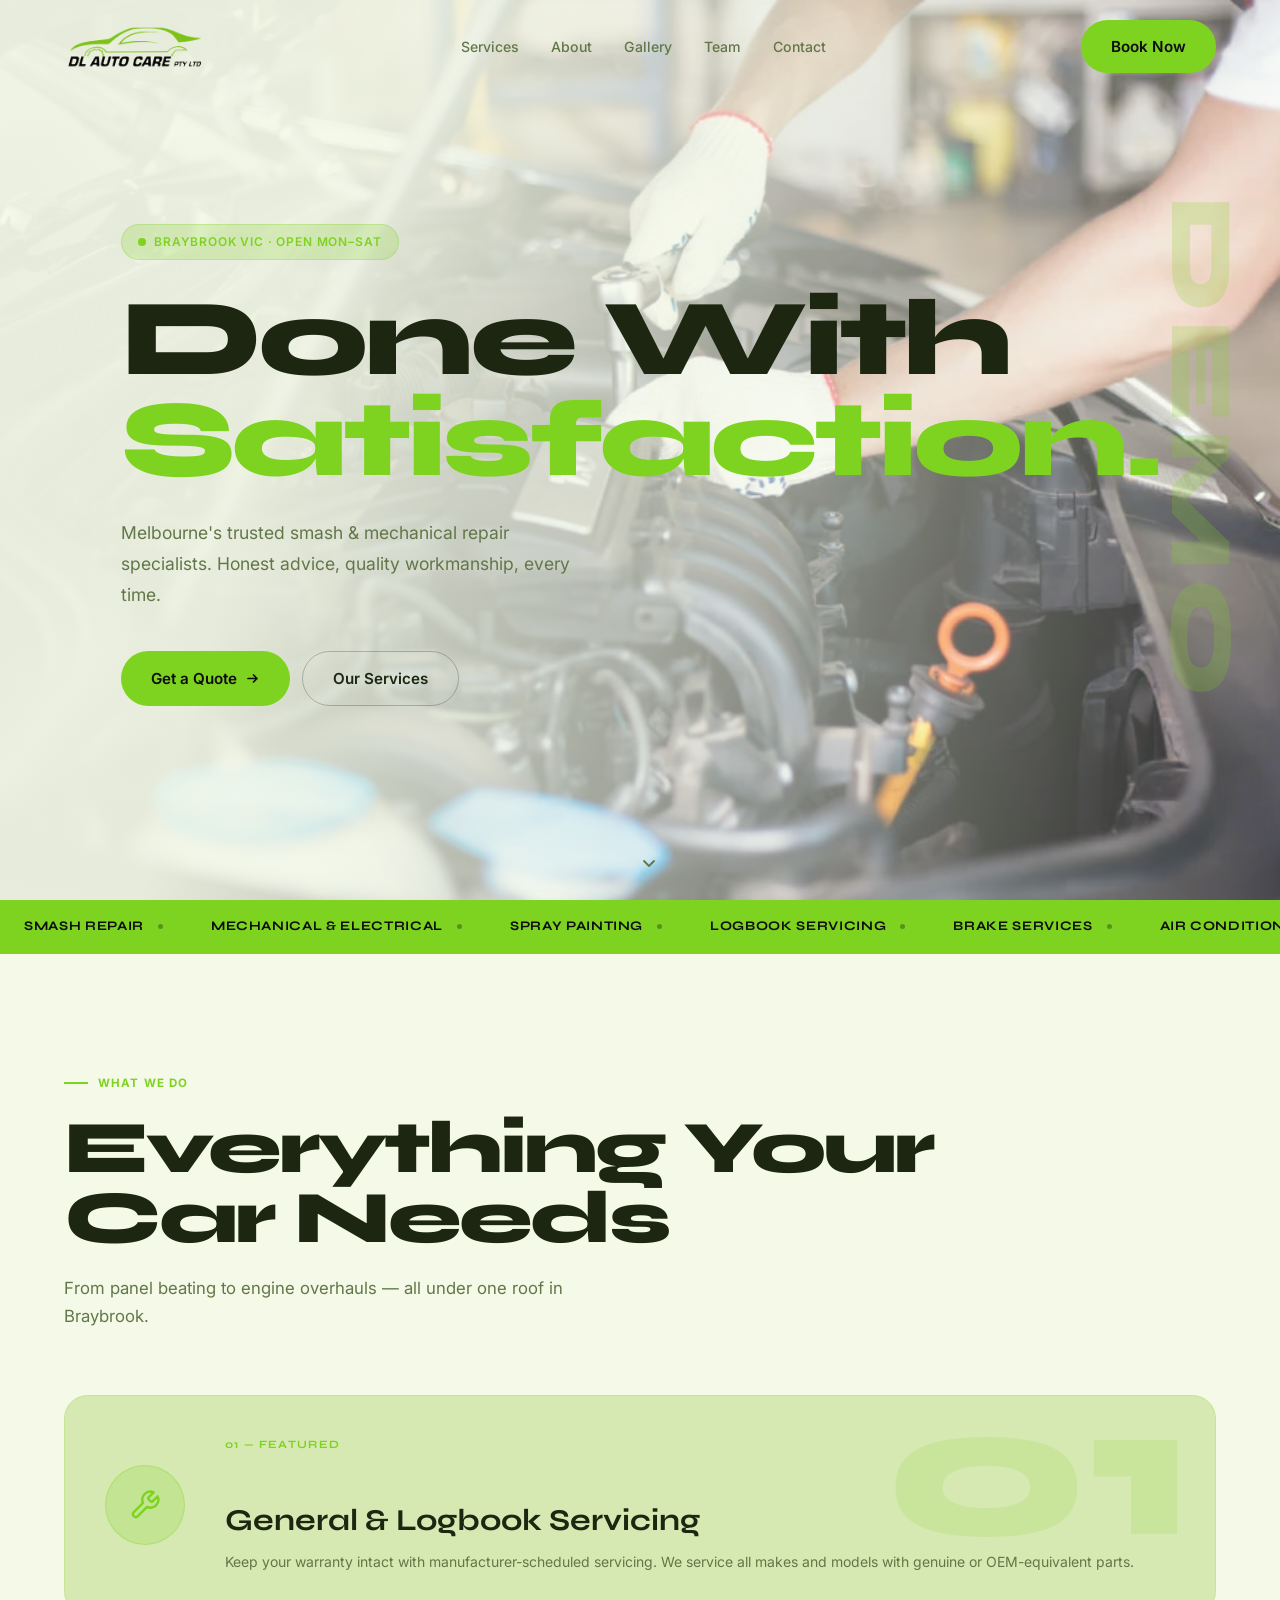
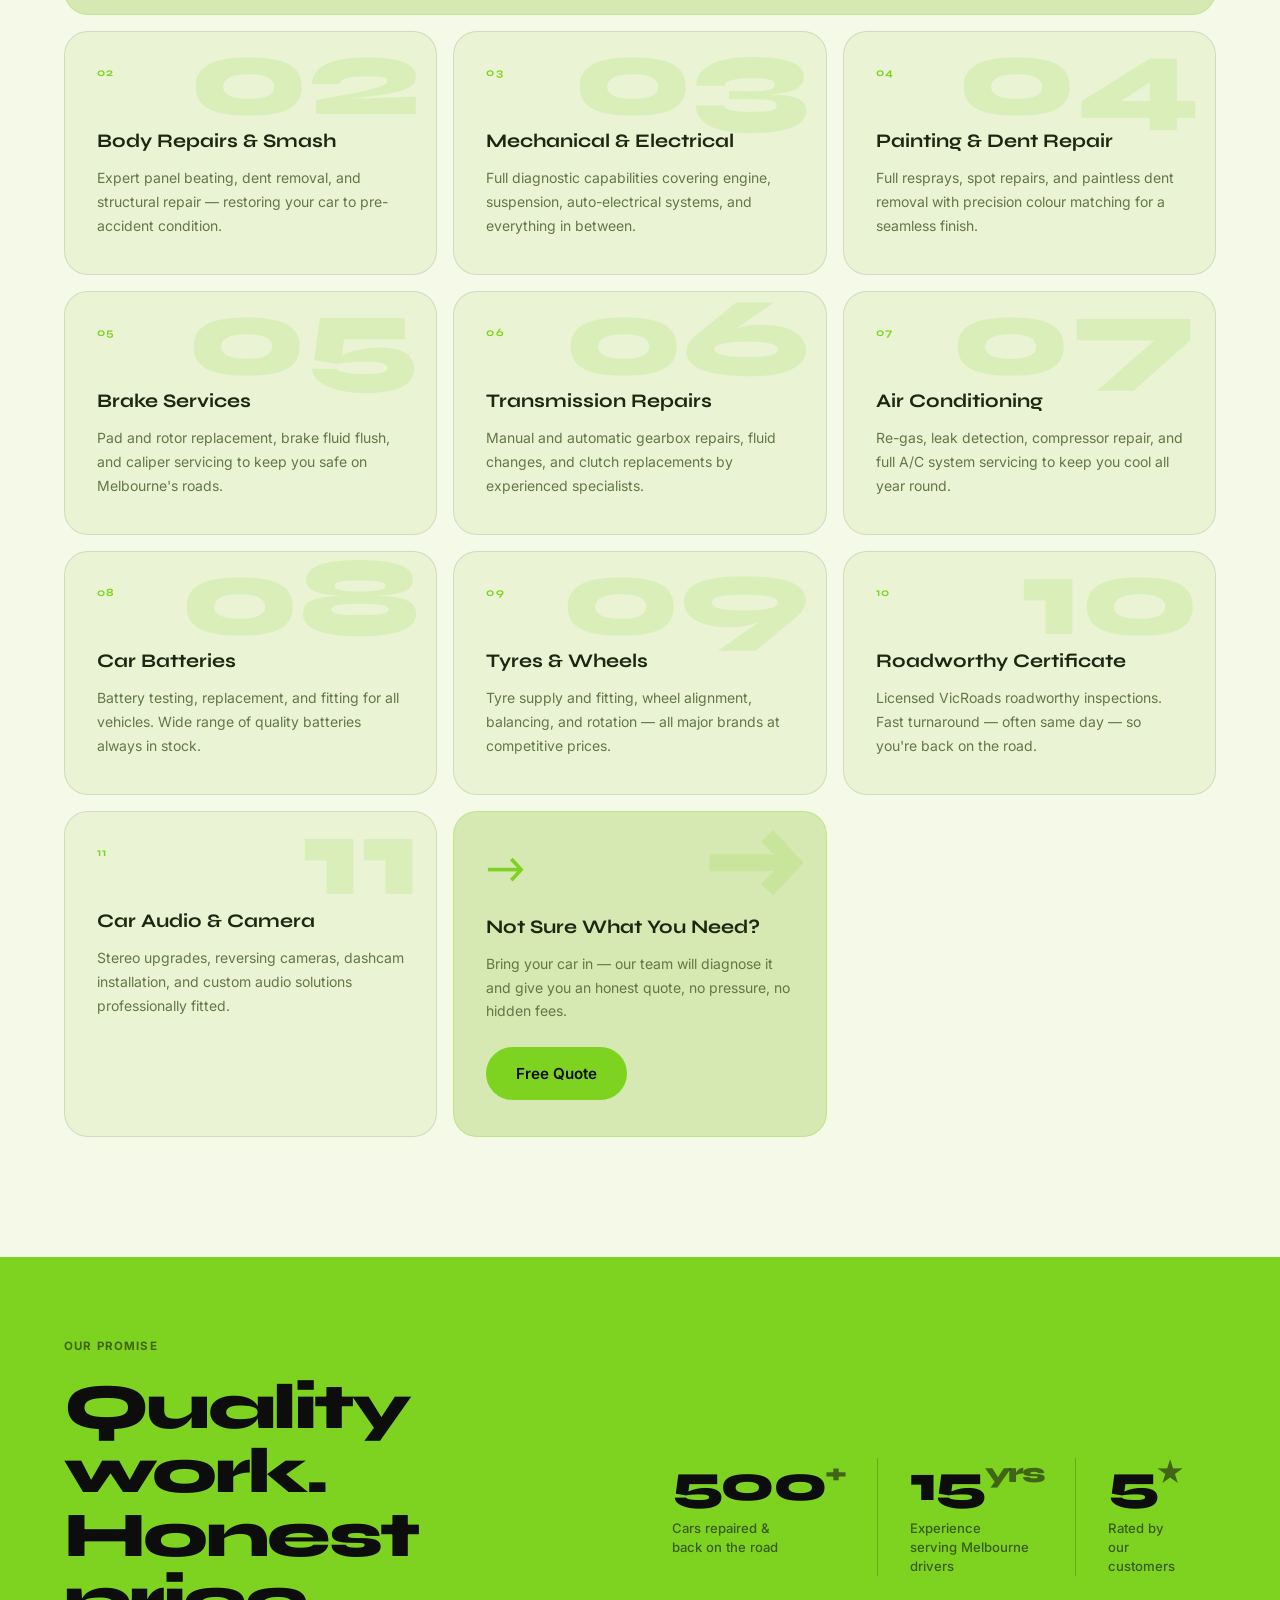
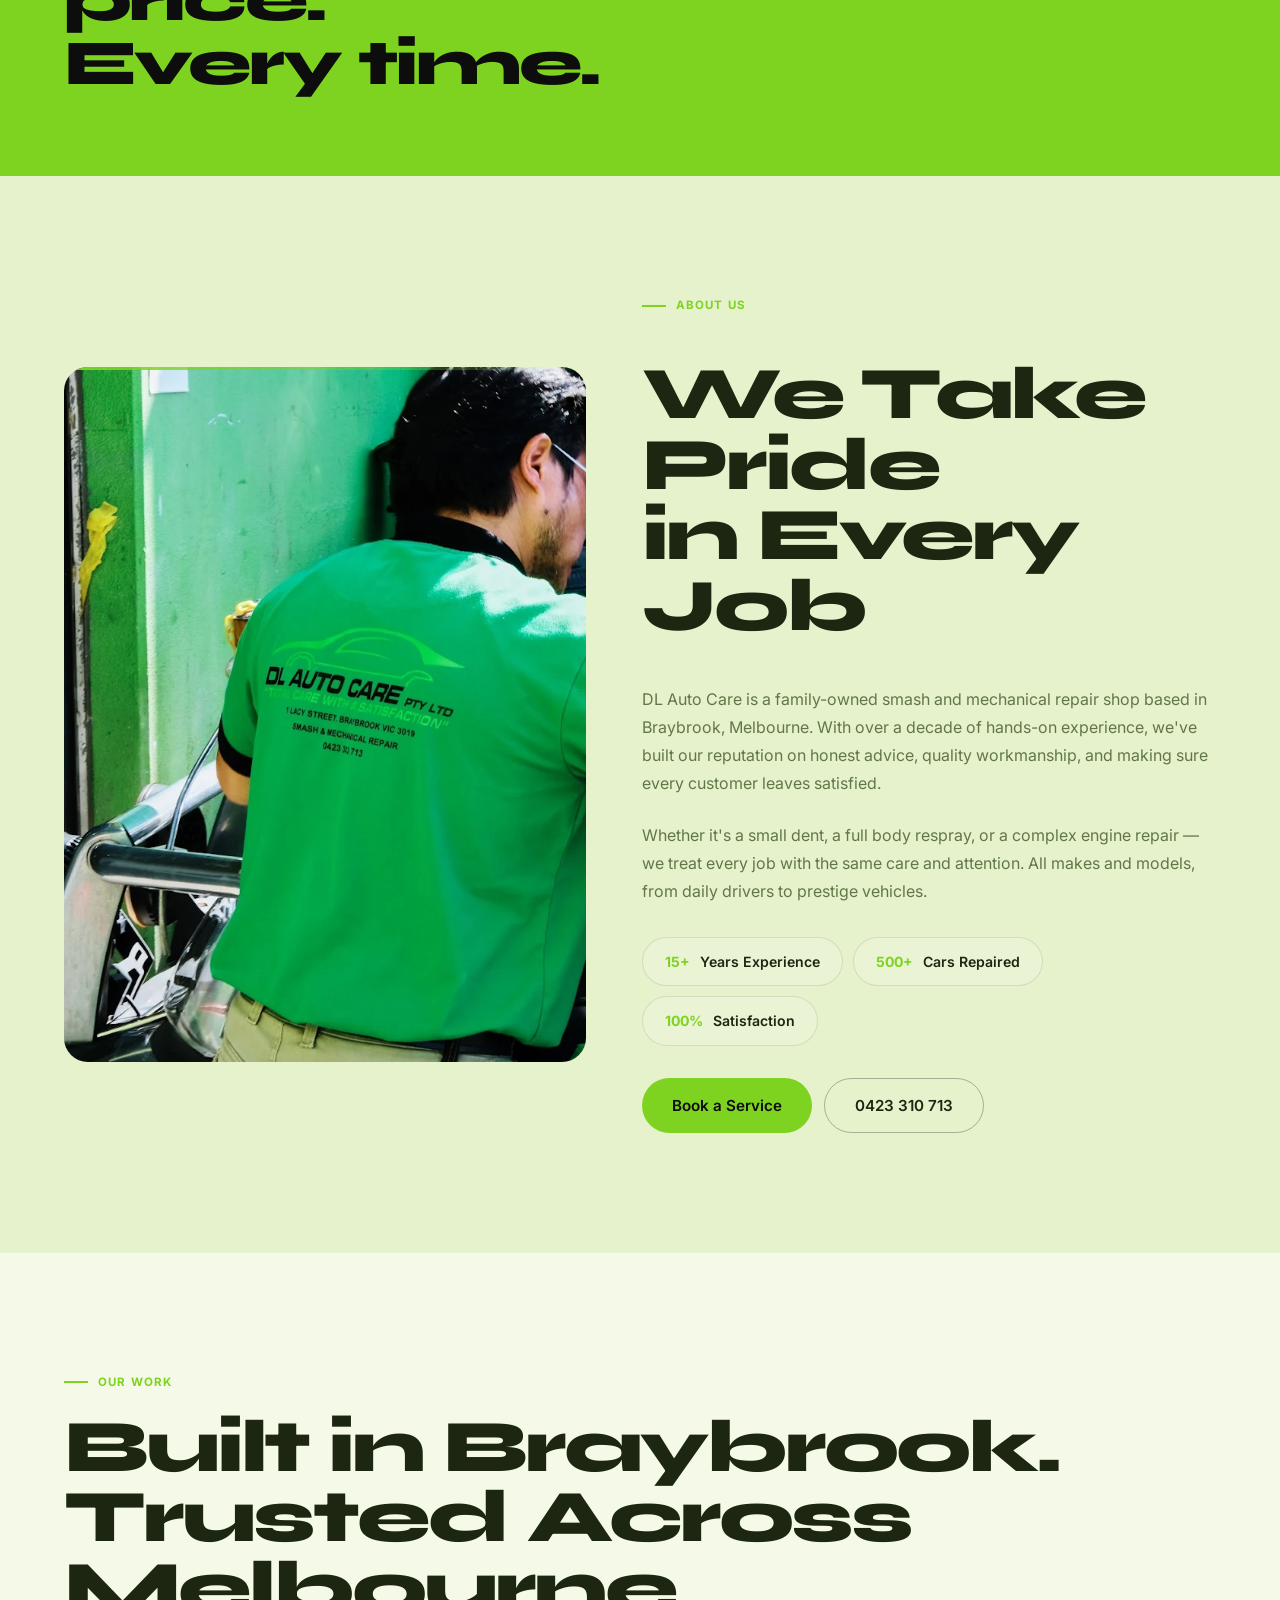
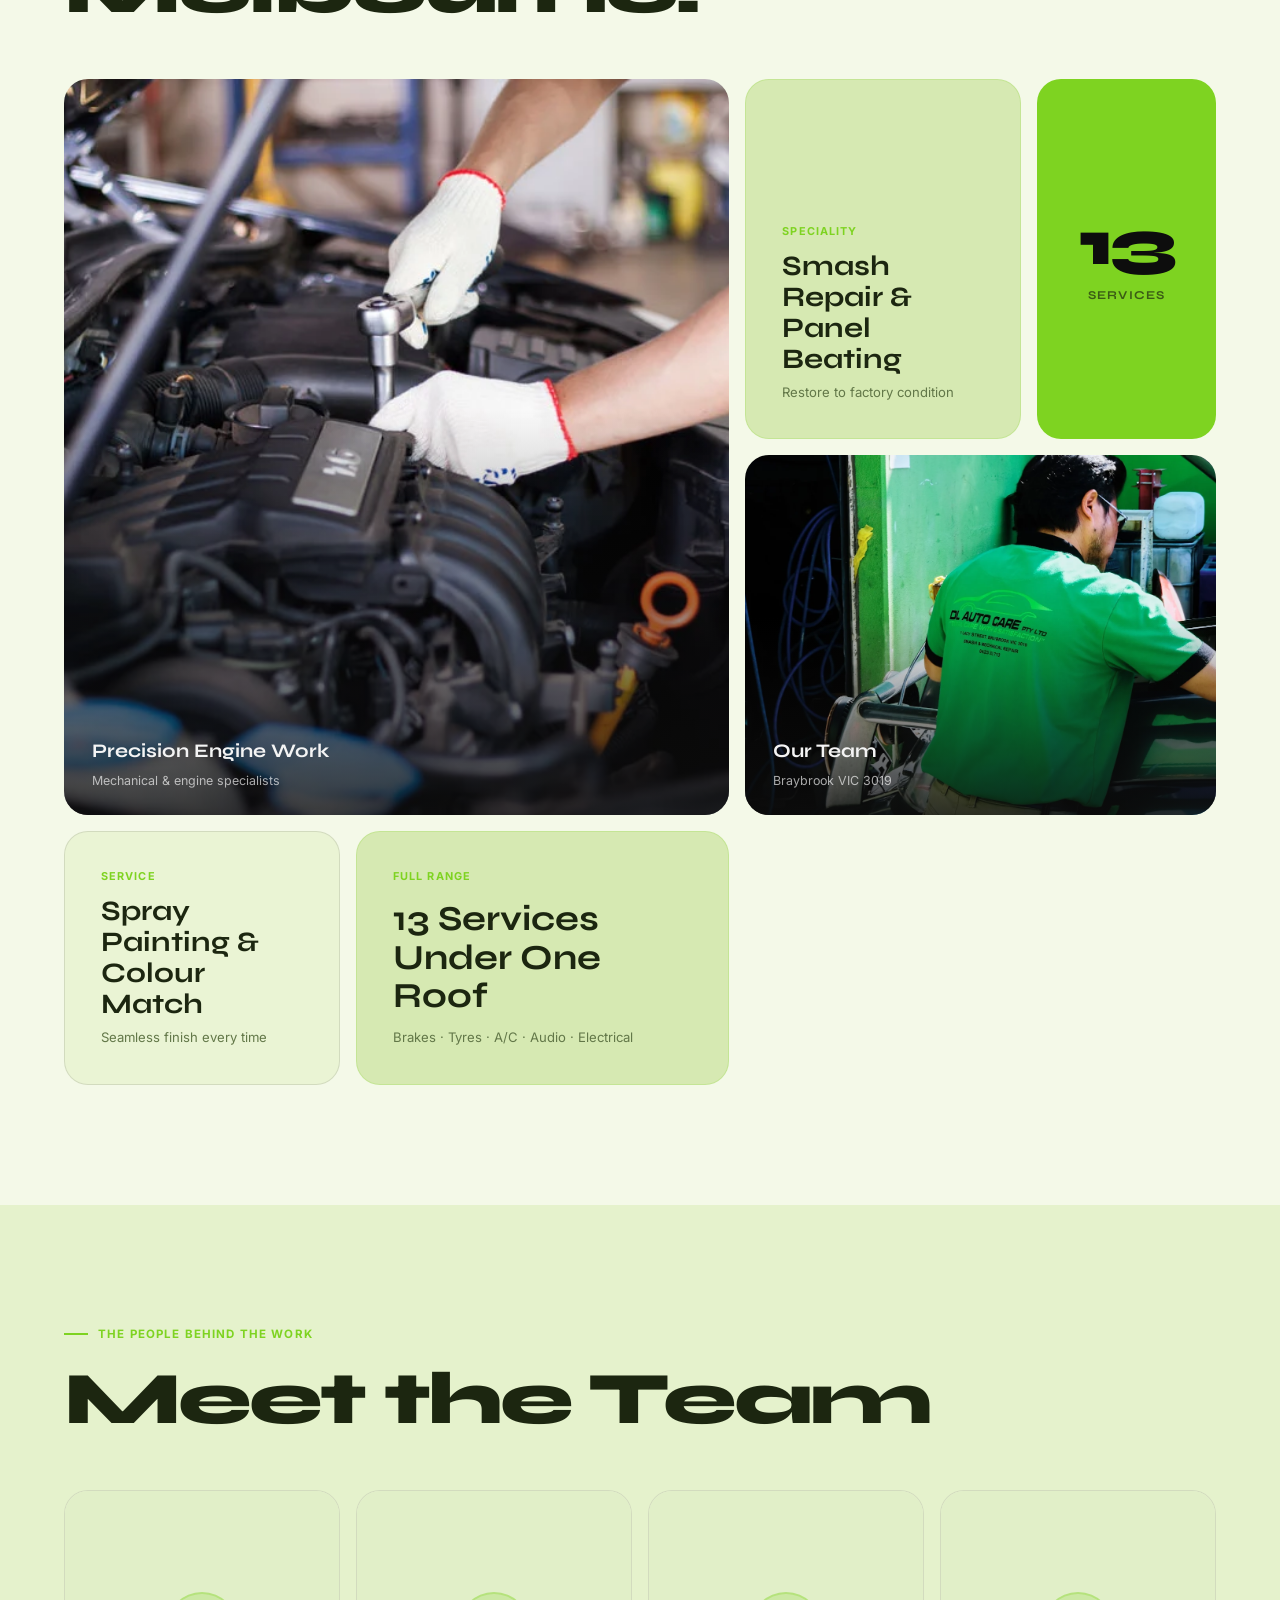
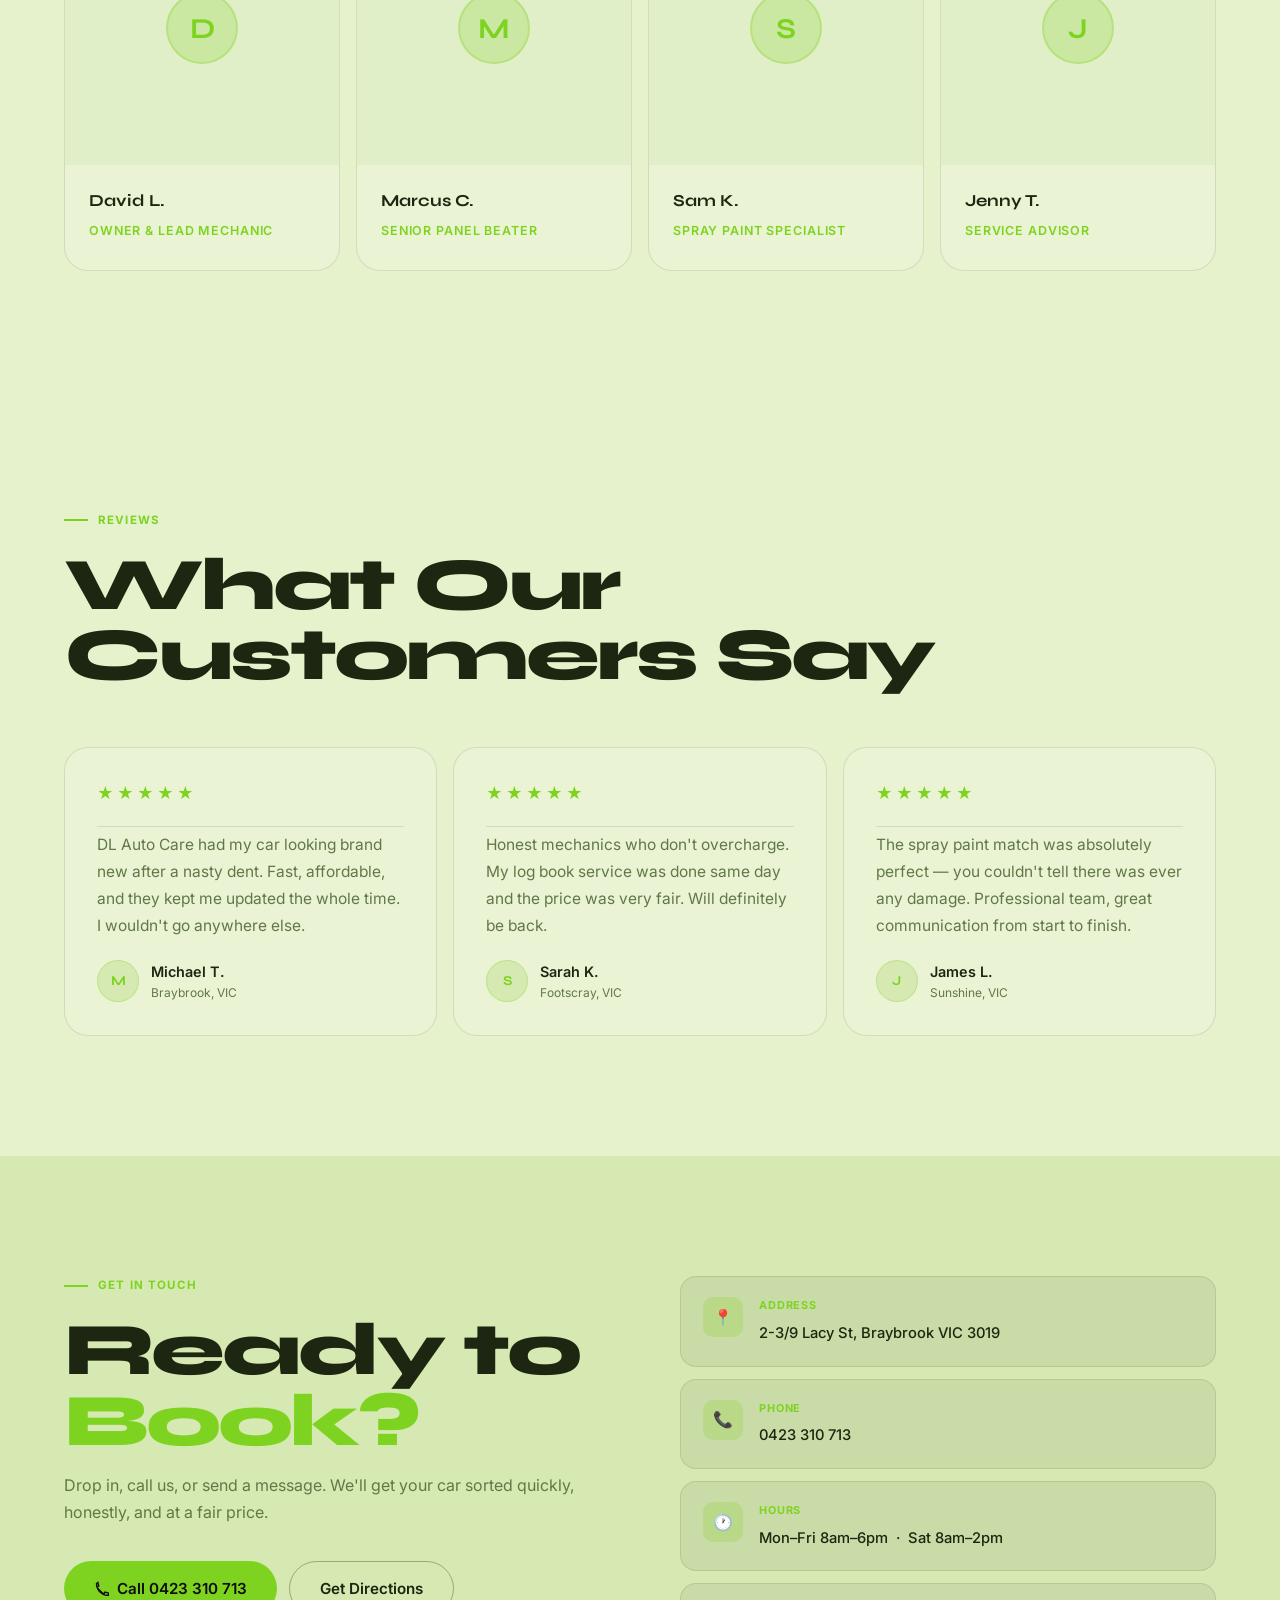
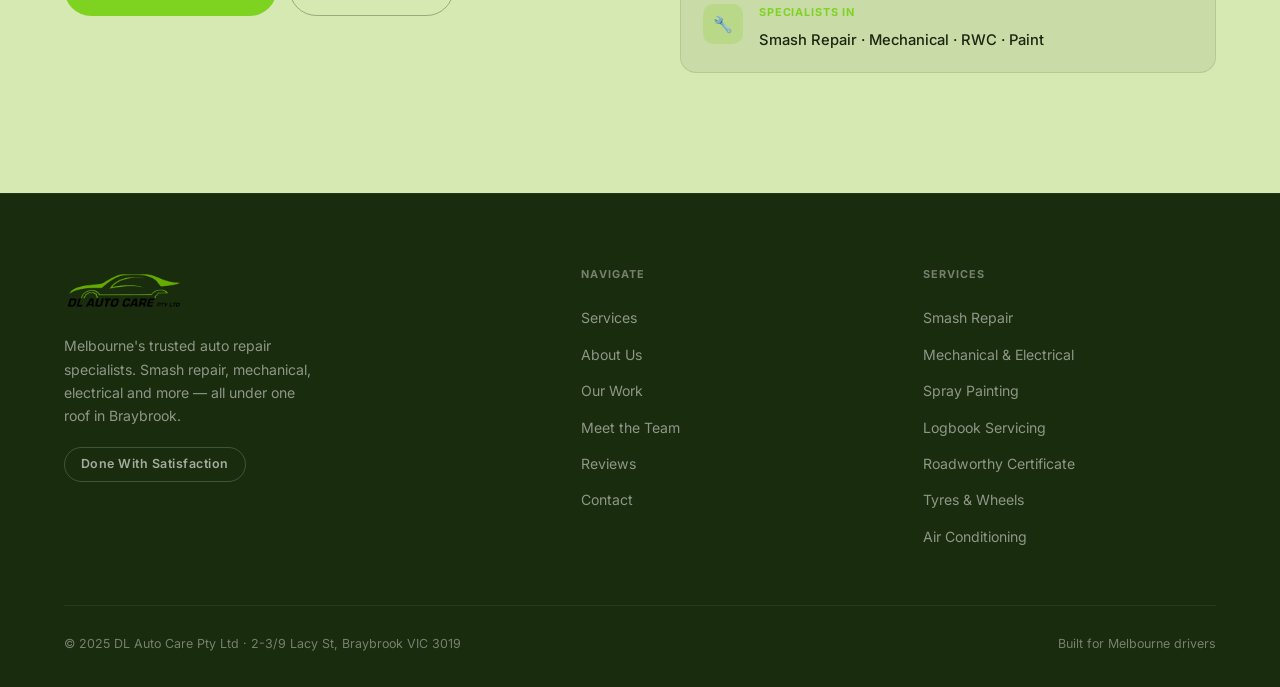
==== index.html @ c916bdbb "Hero: full-bleed image with light green overlay instead of dark Replaces heavy dark overlay (rgba 0." ====
<!DOCTYPE html>
<html lang="en">
<head>
  <meta charset="UTF-8">
  <meta name="viewport" content="width=device-width, initial-scale=1.0">
  <meta name="description" content="DL Auto Care Pty Ltd — Smash & Mechanical Repair. 2-3/9 Lacy St, Braybrook VIC 3019. Call 0423 310 713.">
  <meta property="og:title" content="DL Auto Care — Done With Satisfaction">
  <meta property="og:description" content="Melbourne's trusted smash & mechanical repair specialists.">
  <meta property="og:image" content="image2.webp">
  <title>DL Auto Care — Smash &amp; Mechanical Repair, Braybrook VIC</title>
  <link rel="icon" href="DLAUto logo.png">
  <link rel="preconnect" href="https://fonts.googleapis.com">
  <link rel="preconnect" href="https://fonts.gstatic.com" crossorigin>
  <link href="https://fonts.googleapis.com/css2?family=Syne:wght@700;800&family=Inter:wght@400;500;600&display=swap" rel="stylesheet">
  <style>
    /* ── Reset ──────────────────────────────────────────────────── */
    *, *::before, *::after { box-sizing: border-box; margin: 0; padding: 0; }
    img, video { max-width: 100%; height: auto; display: block; }

    /* ── Tokens ─────────────────────────────────────────────────── */
    :root {
      --g:    #7ED321;
      --gd:   #5a9918;
      --gdim: rgba(126,211,33,0.22);
      --bg:   #f4f9e8;   /* bright light green — matches logo */
      --s1:   #eaf4d4;   /* card surface */
      --s2:   #e1efc8;   /* card dark */
      --sg:   #d6e9b2;   /* green-tinted surface */
      --w:    #1c2610;   /* dark text */
      --m:    #627748;   /* muted text */
      --br:   rgba(0,0,0,0.1);
      --r:    24px;
      --rp:   999px;
      --cw:   1200px;
      --gap:  16px;
    }

    /* ── Base ───────────────────────────────────────────────────── */
    html { scroll-behavior: smooth; }
    body { font-family: 'Inter', sans-serif; background: var(--bg); color: var(--w); line-height: 1.65; overflow-x: hidden; }
    a { color: inherit; text-decoration: none; }
    button { font-family: inherit; cursor: pointer; border: none; background: none; }
    .container { max-width: var(--cw); margin-inline: auto; padding-inline: 24px; }

    /* ── Animations ─────────────────────────────────────────────── */
    .animate       { opacity: 0; transform: translateY(30px); transition: opacity .6s ease, transform .6s ease; }
    .animate-left  { opacity: 0; transform: translateX(-40px); transition: opacity .65s ease, transform .65s ease; }
    .animate-right { opacity: 0; transform: translateX(40px);  transition: opacity .65s ease, transform .65s ease; }
    .animate-fade  { opacity: 0; transition: opacity .7s ease; }
    .animate.visible, .animate-left.visible, .animate-right.visible, .animate-fade.visible { opacity: 1; transform: none; }
    .d1 { transition-delay: .08s; } .d2 { transition-delay: .16s; } .d3 { transition-delay: .24s; }
    .d4 { transition-delay: .32s; } .d5 { transition-delay: .40s; } .d6 { transition-delay: .48s; }
    .d7 { transition-delay: .56s; } .d8 { transition-delay: .64s; }

    /* ── Keyframes ──────────────────────────────────────────────── */
    @keyframes heroIn   { from { opacity:0; transform:translateY(24px); } to { opacity:1; transform:none; } }
    @keyframes bounce   { 0%,100% { transform:translateX(-50%) translateY(0); } 50% { transform:translateX(-50%) translateY(10px); } }
    @keyframes marquee  { from { transform:translateX(0); } to { transform:translateX(-50%); } }
    @keyframes pulse    { 0%,100% { opacity:.6; } 50% { opacity:1; } }

    /* ── Buttons ────────────────────────────────────────────────── */
    .btn { display:inline-flex; align-items:center; gap:8px; border-radius:var(--rp); padding:14px 30px; font-size:.95rem; font-weight:600; min-height:48px; transition:all .22s ease; }
    .btn:focus-visible { outline:2px solid var(--g); outline-offset:3px; }
    .btn-primary { background:var(--g); color:#0d0d0d; }
    .btn-primary:hover { background:var(--gd); }
    /* Ghost button: white for dark contexts (hero), dark for light contexts */
    .btn-ghost   { background:transparent; color:#f4f4f4; border:1.5px solid rgba(255,255,255,.35); }
    .btn-ghost:hover { border-color:#f4f4f4; background:rgba(255,255,255,.07); }
    /* Ghost button on light bg sections */
    .about-body .btn-ghost,
    .sec-g .btn-ghost {
      color:var(--w); border-color:rgba(0,0,0,.28);
    }
    .about-body .btn-ghost:hover,
    .sec-g .btn-ghost:hover {
      border-color:var(--w); background:rgba(0,0,0,.05);
    }

    /* ── Pills ──────────────────────────────────────────────────── */
    .pill   { display:inline-flex; align-items:center; gap:6px; border-radius:var(--rp); padding:6px 16px; font-size:.78rem; font-weight:600; letter-spacing:.04em; }
    .p-out  { border:1px solid rgba(255,255,255,.18); color:rgba(255,255,255,.6); }
    .p-grn  { background:var(--gdim); color:var(--g); border:1px solid rgba(126,211,33,.3); }

    /* ── Section base ───────────────────────────────────────────── */
    .sec    { padding-block:120px; }
    .sec-dk { background:#e5f2cc; }
    .sec-g  { background:var(--sg); }

    .eyebrow {
      display:flex; align-items:center; gap:10px;
      font-size:.72rem; font-weight:700; letter-spacing:.1em; text-transform:uppercase; color:var(--g);
      margin-bottom:20px;
    }
    .eyebrow::before { content:''; width:24px; height:2px; background:var(--g); flex-shrink:0; }

    h2.big {
      font-family:'Syne',sans-serif; font-weight:800;
      font-size:clamp(2.4rem, 5.8vw, 5.5rem);
      letter-spacing:-.04em; line-height:.95;
      margin-bottom:20px;
    }
    .sec-intro { font-size:1.05rem; color:var(--m); max-width:500px; line-height:1.7; }

    /* ══ NAV ════════════════════════════════════════════════════ */
    .nav { position:fixed; top:0; left:0; right:0; z-index:200; padding:18px 0; transition:background .3s,backdrop-filter .3s; }
    .nav.scrolled { background:rgba(244,249,232,0.95); backdrop-filter:blur(18px); -webkit-backdrop-filter:blur(18px); border-bottom:1px solid rgba(0,0,0,.08); }
    .nav-inner { display:flex; align-items:center; justify-content:space-between; gap:24px; }
    .nav-logo img { height:57px; width:auto; }
    .nav-links { display:flex; align-items:center; gap:32px; list-style:none; }
    .nav-links a { font-size:.88rem; font-weight:500; color:var(--m); transition:color .2s; }
    .nav-links a:hover { color:var(--w); }
    .nav-right { display:flex; align-items:center; gap:12px; }

    .burger { display:none; flex-direction:column; justify-content:center; align-items:center; gap:5px; width:44px; height:44px; }
    .burger span { display:block; width:22px; height:2px; background:var(--w); border-radius:2px; transition:all .25s; }
    .burger.open span:nth-child(1) { transform:translateY(7px) rotate(45deg); }
    .burger.open span:nth-child(2) { opacity:0; }
    .burger.open span:nth-child(3) { transform:translateY(-7px) rotate(-45deg); }

    .mob-nav { position:fixed; inset:0; z-index:190; background:var(--bg); display:flex; flex-direction:column; align-items:center; justify-content:center; gap:4px; opacity:0; pointer-events:none; transition:opacity .3s; }
    .mob-nav.open { opacity:1; pointer-events:all; }
    .mob-nav a { font-family:'Syne',sans-serif; font-size:clamp(2rem,8vw,3.2rem); font-weight:700; padding:10px 0; color:var(--w); transition:color .2s; }
    .mob-nav a:hover { color:var(--g); }
    .mob-nav-foot { position:absolute; bottom:36px; font-size:.8rem; color:var(--m); }

    /* ══ HERO ════════════════════════════════════════════════════ */
    .hero { position:relative; min-height:100svh; min-height:100vh; display:flex; align-items:center; overflow:hidden; }
    .hero-bg { position:absolute; inset:0; z-index:0; }
    .hero-bg img { width:100%; height:100%; object-fit:cover; object-position:center; }
    /* Light green gradient — left side opaque for readability, fades right so image shows through */
    .hero-bg::after { content:''; position:absolute; inset:0; background:linear-gradient(105deg, rgba(244,249,232,.94) 25%, rgba(244,249,232,.65) 55%, rgba(244,249,232,.1) 100%); }
    .hero-content { position:relative; z-index:2; padding-top:110px; padding-bottom:80px; }

    .hero-ey  { animation:heroIn .6s ease .18s both; margin-bottom:28px; }
    .hero-loc {
      display:inline-flex; align-items:center; gap:8px;
      font-size:.75rem; font-weight:600; letter-spacing:.07em; text-transform:uppercase;
      color:var(--g); background:var(--gdim); border:1px solid rgba(126,211,33,.28);
      border-radius:var(--rp); padding:7px 16px;
    }
    .hero-h1  { font-family:'Syne',sans-serif; font-weight:800; font-size:clamp(2.5rem,8.5vw,7.5rem); letter-spacing:-.04em; line-height:.93; animation:heroIn .65s ease .34s both; margin-bottom:28px; color:var(--w); }
    .hero-h1 em { font-style:normal; color:var(--g); }
    .hero-sub { font-size:clamp(1rem,1.6vw,1.1rem); color:var(--m); max-width:480px; line-height:1.75; margin-bottom:40px; animation:heroIn .65s ease .48s both; }
    .hero-btns { display:flex; flex-wrap:wrap; gap:12px; animation:heroIn .65s ease .6s both; }
    .hero-btns .btn-ghost { color:var(--w); border-color:rgba(0,0,0,.22); }
    .hero-btns .btn-ghost:hover { border-color:var(--w); background:rgba(0,0,0,.05); }

    .scroll-ind { position:absolute; bottom:28px; left:50%; animation:bounce 1.6s ease-in-out infinite; color:var(--m); display:flex; flex-direction:column; align-items:center; gap:4px; font-size:.65rem; letter-spacing:.1em; text-transform:uppercase; }

    /* ══ MARQUEE ═════════════════════════════════════════════════ */
    .mq-wrap { overflow:hidden; background:var(--g); padding-block:16px; }
    .mq-track { display:flex; animation:marquee 24s linear infinite; width:max-content; }
    .mq-item { display:flex; align-items:center; gap:14px; padding-inline:24px; font-family:'Syne',sans-serif; font-weight:700; font-size:.82rem; color:#0d0d0d; white-space:nowrap; letter-spacing:.05em; text-transform:uppercase; }
    .mq-dot { width:5px; height:5px; background:rgba(0,0,0,.3); border-radius:50%; flex-shrink:0; }

    /* ══ SERVICES ════════════════════════════════════════════════ */
    .svc-grid { display:grid; grid-template-columns:repeat(3,1fr); gap:var(--gap); }

    .svc-card {
      background:var(--s1); border-radius:var(--r); padding:32px 32px 36px;
      border:1px solid var(--br); display:flex; flex-direction:column; gap:0;
      transition:border-color .25s,transform .25s,background .25s; position:relative; overflow:hidden;
      min-height:220px;
    }
    .svc-card:hover { border-color:rgba(126,211,33,.5); transform:translateY(-5px); background:var(--sg); }

    /* Giant background number */
    .svc-card::before {
      content:attr(data-n);
      position:absolute; top:-10px; right:16px;
      font-family:'Syne',sans-serif; font-weight:800;
      font-size:7rem; line-height:1; color:rgba(126,211,33,.15);
      pointer-events:none; user-select:none;
    }

    .svc-n { font-family:'Syne',sans-serif; font-size:.7rem; font-weight:700; color:var(--g); letter-spacing:.12em; text-transform:uppercase; margin-bottom:48px; }
    .svc-card h3 { font-family:'Syne',sans-serif; font-size:1.2rem; font-weight:700; line-height:1.15; margin-bottom:14px; }
    .svc-card p  { font-size:.875rem; color:var(--m); line-height:1.7; flex:1; }

    /* Featured wide card */
    .svc-feat {
      grid-column:span 3; background:var(--sg);
      border-color:rgba(126,211,33,.2);
      flex-direction:row; align-items:center; gap:40px; padding:36px 40px;
    }
    .svc-feat::before { font-size:12rem; right:24px; top:-20px; }
    .svc-feat .svc-text { flex:1; }
    .svc-feat h3 { font-size:clamp(1.3rem,2.5vw,1.9rem); margin-bottom:12px; }
    .svc-feat-badge {
      width:80px; height:80px; flex-shrink:0;
      background:var(--gdim); border-radius:50%; display:flex; align-items:center; justify-content:center;
      font-size:2rem; border:1px solid rgba(126,211,33,.3);
    }
    /* CTA card */
    .svc-cta { background:var(--sg); border-color:rgba(126,211,33,.25); justify-content:space-between; }
    .svc-cta .svc-arrow { font-family:'Syne',sans-serif; font-size:3rem; color:var(--g); line-height:1; margin-bottom:24px; }

    /* ══ STATEMENT BAND ═════════════════════════════════════════ */
    .statement-band {
      background: var(--g);
      padding-block: 80px;
    }
    .statement-inner {
      display: grid;
      grid-template-columns: 1fr 1fr;
      gap: 64px;
      align-items: center;
    }
    .statement-tag {
      font-size: .72rem; font-weight: 700; letter-spacing: .1em; text-transform: uppercase;
      color: rgba(13,13,13,.55); margin-bottom: 20px;
    }
    .statement-h {
      font-family: 'Syne', sans-serif; font-weight: 800;
      font-size: clamp(2.2rem, 5vw, 4.2rem);
      letter-spacing: -.04em; line-height: 1.0;
      color: #0d0d0d;
    }
    .statement-right {
      display: grid;
      grid-template-columns: repeat(3,1fr);
      gap: 0;
    }
    .statement-stat {
      display: flex;
      flex-direction: column;
      gap: 10px;
      padding: 0 32px;
      border-left: 1px solid rgba(13,13,13,.2);
    }
    .statement-stat:first-child { border-left: none; padding-left: 0; }
    .statement-num {
      font-family: 'Syne', sans-serif; font-weight: 800;
      font-size: clamp(2rem, 4vw, 3.8rem);
      color: #0d0d0d; letter-spacing: -.05em; line-height: 1;
    }
    .statement-num em { font-style: normal; font-size: .55em; color: rgba(13,13,13,.55); vertical-align: super; }
    .statement-stat p { font-size: .82rem; font-weight: 500; color: rgba(13,13,13,.6); line-height: 1.45; max-width: 120px; }

    @media (max-width: 768px) {
      .statement-inner { grid-template-columns: 1fr; gap: 40px; }
      .statement-band { padding-block: 56px; }
      .statement-right { grid-template-columns: repeat(3,1fr); gap: 0; }
      .statement-stat { padding: 0 16px; }
      .statement-stat:first-child { padding-left: 0; }
    }

    /* ══ ABOUT ═══════════════════════════════════════════════════ */
    .about-grid { display:grid; grid-template-columns:1fr 1.1fr; gap:56px; align-items:center; }

    .about-img {
      position:relative; border-radius:var(--r); overflow:hidden;
      aspect-ratio:3/4;
    }
    .about-img img { width:100%; height:100%; object-fit:cover; object-position:center top; transition:transform .5s ease; }
    .about-img:hover img { transform:scale(1.04); }
    /* green top accent */
    .about-img::after {
      content:''; position:absolute; top:0; left:0; right:0; height:3px;
      background:linear-gradient(to right, var(--g), transparent);
    }

    .about-body { display:flex; flex-direction:column; gap:24px; }
    .about-body p { color:var(--m); font-size:1rem; line-height:1.75; }

    .stats { display:flex; flex-wrap:wrap; gap:10px; margin-top:8px; }
    .stat {
      background:var(--s1); border:1px solid var(--br); border-radius:var(--rp);
      padding:12px 22px; font-size:.88rem; font-weight:600;
    }
    .stat strong { color:var(--g); margin-right:6px; }

    /* ══ BENTO ═══════════════════════════════════════════════════ */
    .bento { display:grid; grid-template-columns:repeat(12,1fr); grid-template-rows:360px 360px; gap:var(--gap); }

    .bento-cell { border-radius:var(--r); overflow:hidden; position:relative; }
    .bento-cell img { width:100%; height:100%; object-fit:cover; transition:transform .45s ease; }
    .bento-cell:hover img { transform:scale(1.05); }
    .bento-overlay { position:absolute; inset:0; background:linear-gradient(to top,rgba(13,13,13,.8) 0%,transparent 55%); }
    .bento-cap { position:absolute; bottom:0; left:0; right:0; padding:24px 28px; z-index:2; }
    .bento-cap h3 { font-family:'Syne',sans-serif; font-size:1.2rem; font-weight:700; color:#f4f4f4; }
    .bento-cap p  { font-size:.78rem; color:rgba(255,255,255,.65); margin-top:4px; }

    /* span helpers */
    .c8 { grid-column:span 8; }
    .c7 { grid-column:span 7; }
    .c6 { grid-column:span 6; }
    .c5 { grid-column:span 5; }
    .c4 { grid-column:span 4; }
    .c3 { grid-column:span 3; }
    .c2 { grid-column:span 2; }
    .r2 { grid-row:span 2; }

    /* Text bento cells */
    .bento-txt {
      display:flex; flex-direction:column; justify-content:flex-end; padding:36px;
      background:var(--s1); border:1px solid var(--br); border-radius:var(--r);
    }
    .bento-txt.grn { background:var(--sg); border-color:rgba(126,211,33,.2); }
    .bento-lbl { font-size:.68rem; font-weight:700; letter-spacing:.1em; text-transform:uppercase; color:var(--g); margin-bottom:10px; }
    .bento-txt h3 { font-family:'Syne',sans-serif; font-weight:700; font-size:clamp(1rem,2vw,1.5rem); line-height:1.15; }
    .bento-txt p  { font-size:.82rem; color:var(--m); margin-top:8px; line-height:1.5; }

    /* Big number cell */
    .bento-num {
      display:flex; flex-direction:column; justify-content:center; align-items:center;
      background:var(--g); border-radius:var(--r); padding:32px;
    }
    .bento-num span { font-family:'Syne',sans-serif; font-weight:800; font-size:clamp(2.5rem,5vw,4.5rem); color:#0d0d0d; line-height:1; letter-spacing:-.05em; }
    .bento-num p { font-family:'Syne',sans-serif; font-weight:700; font-size:.75rem; color:rgba(13,13,13,.6); text-transform:uppercase; letter-spacing:.1em; margin-top:10px; }

    /* ══ TESTIMONIALS ════════════════════════════════════════════ */
    .testi-track { display:grid; grid-template-columns:repeat(3,1fr); gap:var(--gap); }
    .testi-card {
      background:var(--s1); border-radius:var(--r); padding:32px;
      border:1px solid var(--br); display:flex; flex-direction:column; gap:20px;
      transition:border-color .25s;
    }
    .testi-card:hover { border-color:rgba(126,211,33,.4); }
    .stars { display:flex; gap:3px; }
    .stars span { color:var(--g); font-size:1rem; }
    .testi-q {
      font-size:.97rem; color:var(--m); line-height:1.75; flex:1;
      padding-top:4px; border-top:1px solid var(--br);
    }
    .testi-auth { display:flex; align-items:center; gap:12px; }
    .testi-av {
      width:42px; height:42px; border-radius:50%; flex-shrink:0;
      background:var(--sg); border:1.5px solid rgba(126,211,33,.3);
      display:flex; align-items:center; justify-content:center;
      font-family:'Syne',sans-serif; font-size:.85rem; font-weight:700; color:var(--g);
    }
    .testi-name { font-weight:600; font-size:.9rem; }
    .testi-loc  { font-size:.75rem; color:var(--m); }

    /* ══ TEAM ════════════════════════════════════════════════════ */
    .team-grid { display:grid; grid-template-columns:repeat(4,1fr); gap:var(--gap); }
    .team-card {
      background:var(--s1); border-radius:var(--r); border:1px solid var(--br);
      overflow:hidden; transition:border-color .25s, transform .25s;
    }
    .team-card:hover { border-color:rgba(126,211,33,.5); transform:translateY(-5px); }
    .team-photo {
      aspect-ratio:1/1; overflow:hidden; background:var(--s2);
      display:flex; align-items:center; justify-content:center;
    }
    .team-photo img { width:100%; height:100%; object-fit:cover; object-position:center top; }
    .team-av {
      width:72px; height:72px; border-radius:50%;
      background:var(--gdim); border:2px solid rgba(126,211,33,.3);
      display:flex; align-items:center; justify-content:center;
      font-family:'Syne',sans-serif; font-size:1.8rem; font-weight:700; color:var(--g);
    }
    .team-info { padding:22px 24px 28px; }
    .team-name { font-family:'Syne',sans-serif; font-size:1.05rem; font-weight:700; margin-bottom:6px; }
    .team-role { font-size:.78rem; color:var(--g); font-weight:600; text-transform:uppercase; letter-spacing:.07em; }

    /* ══ CONTACT ═════════════════════════════════════════════════ */
    .contact-wrap { display:grid; grid-template-columns:1fr 1fr; gap:80px; align-items:start; }
    .contact-wrap .eyebrow { margin-bottom:20px; }
    .contact-wrap h2.big { margin-bottom:16px; }
    .contact-wrap h2.big em { font-style:normal; color:var(--g); }
    .contact-sub { color:var(--m); font-size:1rem; margin-bottom:36px; }
    .contact-btns { display:flex; flex-wrap:wrap; gap:12px; }

    .contact-cards { display:flex; flex-direction:column; gap:12px; }
    .contact-card {
      display:flex; align-items:flex-start; gap:16px;
      background:rgba(0,0,0,0.06); border-radius:16px; padding:20px 22px;
      border:1px solid rgba(0,0,0,.09);
    }
    .cc-icon { width:40px; height:40px; background:var(--gdim); border-radius:10px; display:flex; align-items:center; justify-content:center; flex-shrink:0; font-size:1rem; }
    .cc-body strong { display:block; font-size:.68rem; font-weight:700; color:var(--g); letter-spacing:.08em; text-transform:uppercase; margin-bottom:4px; }
    .cc-body span { font-size:.92rem; font-weight:500; }

    /* ══ FOOTER ══════════════════════════════════════════════════ */
    .footer { background:#1a2c0e; border-top:1px solid rgba(255,255,255,.06); padding-top:72px; padding-bottom:32px; }
    .foot-grid { display:grid; grid-template-columns:1.6fr 1fr 1fr; gap:48px; margin-bottom:56px; }
    .foot-brand img { height:48px; margin-bottom:20px; }
    .foot-brand p { font-size:.88rem; color:rgba(255,255,255,.5); max-width:260px; line-height:1.65; }
    .foot-brand-tag { margin-top:20px; }
    .foot-col h4 { font-size:.68rem; font-weight:700; color:rgba(255,255,255,.4); letter-spacing:.1em; text-transform:uppercase; margin-bottom:20px; }
    .foot-col ul { list-style:none; display:flex; flex-direction:column; gap:10px; }
    .foot-col ul a { font-size:.88rem; color:rgba(255,255,255,.5); transition:color .2s; }
    .foot-col ul a:hover { color:var(--g); }
    .foot-bar { display:flex; align-items:center; justify-content:space-between; flex-wrap:wrap; gap:12px; padding-top:28px; border-top:1px solid rgba(255,255,255,.06); font-size:.78rem; color:rgba(255,255,255,.4); }

    /* ══ DEMO BADGE ══════════════════════════════════════════════ */
    .demo-badge {
      position: fixed;
      right: 0;
      top: 50%;
      transform: translateY(-50%);
      writing-mode: vertical-lr;
      font-family: 'Syne', sans-serif;
      font-weight: 800;
      font-size: clamp(3.5rem, 7vw, 6.5rem);
      letter-spacing: .08em;
      color: rgba(126,211,33,0.22);
      pointer-events: none;
      z-index: 9999;
      user-select: none;
      padding: 0 6px;
    }

    /* ══ RESPONSIVE ══════════════════════════════════════════════ */
    @media (max-width:1024px) {
      .bento { grid-template-columns:repeat(6,1fr); grid-template-rows:300px 300px 300px; }
      .c8,.c7 { grid-column:span 6; }
      .c5 { grid-column:span 3; }
      .c4 { grid-column:span 3; }
      .c3 { grid-column:span 3; }
      .c2 { grid-column:span 3; }
      .r2 { grid-row:span 1; }
    }
    @media (max-width:900px) {
      .svc-grid { grid-template-columns:repeat(2,1fr); }
      .svc-feat { grid-column:span 2; padding:28px 32px; gap:24px; }
      .about-grid { grid-template-columns:1fr; }
      .about-img { aspect-ratio:16/9; }
      .contact-wrap { grid-template-columns:1fr; gap:48px; }
      .foot-grid { grid-template-columns:1fr 1fr; }
      .team-grid { grid-template-columns:repeat(2,1fr); }
    }
    @media (max-width:768px) {
      .nav-links, .nav-right .btn { display:none; }
      .burger { display:flex; }
      .testi-track {
        grid-template-columns:1fr;
        display:flex; overflow-x:auto; scroll-snap-type:x mandatory;
        -webkit-overflow-scrolling:touch; scrollbar-width:none; gap:var(--gap);
      }
      .testi-track::-webkit-scrollbar { display:none; }
      .testi-card { flex:0 0 82vw; scroll-snap-align:start; }
      .bento { grid-template-columns:1fr; grid-template-rows:none; }
      .bento-cell, .bento-txt, .bento-num { grid-column:span 1 !important; grid-row:span 1 !important; height:280px; }
      .bento-num { height:200px; }
      .foot-grid { grid-template-columns:1fr; }
      .foot-bar { flex-direction:column; text-align:center; }
      .sec { padding-block:72px; }
      .demo-badge { font-size: clamp(2rem, 6vw, 3.5rem); }
    }
    @media (max-width:640px) {
      .svc-grid { grid-template-columns:1fr; }
      .svc-feat { grid-column:span 1; flex-direction:column; }
      .svc-feat-badge { display:none; }
    }
    @media (max-width:480px) {
      .hero-btns { flex-direction:column; }
      .hero-btns .btn { width:100%; justify-content:center; }
      .stats { flex-direction:column; }
      .contact-btns { flex-direction:column; }
      .contact-btns .btn { width:100%; justify-content:center; }
    }
  </style>
</head>
<body>

<!-- DEMO watermark — fixed right edge -->
<div class="demo-badge" aria-hidden="true">DEMO</div>

<!-- ═══ NAV ══════════════════════════════════════════════════════ -->
<nav class="nav" id="nav">
  <div class="container nav-inner">
    <a href="#" class="nav-logo" aria-label="DL Auto Care home">
      <img src="DLAUto logo.png" alt="DL Auto Care">
    </a>
    <ul class="nav-links">
      <li><a href="#services">Services</a></li>
      <li><a href="#about">About</a></li>
      <li><a href="#gallery">Gallery</a></li>
      <li><a href="#team">Team</a></li>
      <li><a href="#contact">Contact</a></li>
    </ul>
    <div class="nav-right">
      <a href="#contact" class="btn btn-primary">Book Now</a>
      <button class="burger" id="burger" aria-label="Open menu" aria-expanded="false">
        <span></span><span></span><span></span>
      </button>
    </div>
  </div>
</nav>

<div class="mob-nav" id="mobNav">
  <a href="#services" class="mob-link">Services</a>
  <a href="#about"    class="mob-link">About</a>
  <a href="#gallery"  class="mob-link">Gallery</a>
  <a href="#team"     class="mob-link">Team</a>
  <a href="#contact"  class="mob-link">Contact</a>
  <a href="#contact"  class="mob-link btn btn-primary" style="margin-top:20px;font-size:1.4rem;">Book Now</a>
  <span class="mob-nav-foot">DL Auto Care · 0423 310 713</span>
</div>

<main>

<!-- ═══ HERO ═════════════════════════════════════════════════════ -->
<section class="hero">
  <div class="hero-bg" aria-hidden="true">
    <img src="image1.webp" alt="" fetchpriority="high">
  </div>
  <div class="container hero-content">

    <div class="hero-ey">
      <span class="hero-loc">
        <svg width="8" height="8"><circle cx="4" cy="4" r="4" fill="#7ED321"/></svg>
        Braybrook VIC · Open Mon–Sat
      </span>
    </div>

    <h1 class="hero-h1">Done With<br><em>Satisfaction.</em></h1>

    <p class="hero-sub">Melbourne's trusted smash &amp; mechanical repair specialists. Honest advice, quality workmanship, every time.</p>

    <div class="hero-btns">
      <a href="#contact" class="btn btn-primary">
        Get a Quote
        <svg width="15" height="15" fill="none" viewBox="0 0 15 15"><path d="M3 7.5h9M8.5 4l3.5 3.5L8.5 11" stroke="currentColor" stroke-width="1.7" stroke-linecap="round" stroke-linejoin="round"/></svg>
      </a>
      <a href="#services" class="btn btn-ghost">Our Services</a>
    </div>

  </div>
  <div class="scroll-ind" aria-hidden="true">
    <svg width="18" height="18" fill="none" viewBox="0 0 18 18"><path d="M4 7l5 5 5-5" stroke="currentColor" stroke-width="1.8" stroke-linecap="round" stroke-linejoin="round"/></svg>
  </div>
</section>

<!-- ═══ MARQUEE ═══════════════════════════════════════════════════ -->
<div class="mq-wrap" aria-hidden="true">
  <div class="mq-track">
    <span class="mq-item">Smash Repair<span class="mq-dot"></span></span>
    <span class="mq-item">Mechanical &amp; Electrical<span class="mq-dot"></span></span>
    <span class="mq-item">Spray Painting<span class="mq-dot"></span></span>
    <span class="mq-item">Logbook Servicing<span class="mq-dot"></span></span>
    <span class="mq-item">Brake Services<span class="mq-dot"></span></span>
    <span class="mq-item">Air Conditioning<span class="mq-dot"></span></span>
    <span class="mq-item">Roadworthy Certificate<span class="mq-dot"></span></span>
    <span class="mq-item">Tyres &amp; Wheels<span class="mq-dot"></span></span>
    <span class="mq-item">Transmission Repairs<span class="mq-dot"></span></span>
    <span class="mq-item">Car Audio &amp; Camera<span class="mq-dot"></span></span>
    <!-- duplicate for seamless loop -->
    <span class="mq-item">Smash Repair<span class="mq-dot"></span></span>
    <span class="mq-item">Mechanical &amp; Electrical<span class="mq-dot"></span></span>
    <span class="mq-item">Spray Painting<span class="mq-dot"></span></span>
    <span class="mq-item">Logbook Servicing<span class="mq-dot"></span></span>
    <span class="mq-item">Brake Services<span class="mq-dot"></span></span>
    <span class="mq-item">Air Conditioning<span class="mq-dot"></span></span>
    <span class="mq-item">Roadworthy Certificate<span class="mq-dot"></span></span>
    <span class="mq-item">Tyres &amp; Wheels<span class="mq-dot"></span></span>
    <span class="mq-item">Transmission Repairs<span class="mq-dot"></span></span>
    <span class="mq-item">Car Audio &amp; Camera<span class="mq-dot"></span></span>
  </div>
</div>

<!-- ═══ SERVICES ══════════════════════════════════════════════════ -->
<section class="sec" id="services">
  <div class="container">
    <div style="margin-bottom:64px;">
      <div class="eyebrow animate">What We Do</div>
      <h2 class="big animate d1">Everything Your<br>Car Needs</h2>
      <p class="sec-intro animate d2">From panel beating to engine overhauls — all under one roof in Braybrook.</p>
    </div>

    <div class="svc-grid">

      <div class="svc-card svc-feat animate d1" data-n="01">
        <div class="svc-feat-badge">
          <svg width="32" height="32" viewBox="0 0 24 24" fill="none" stroke="#7ED321" stroke-width="1.8" stroke-linecap="round" stroke-linejoin="round"><path d="M14.7 6.3a1 1 0 0 0 0 1.4l1.6 1.6a1 1 0 0 0 1.4 0l3.77-3.77a6 6 0 0 1-7.94 7.94l-6.91 6.91a2.12 2.12 0 0 1-3-3l6.91-6.91a6 6 0 0 1 7.94-7.94l-3.76 3.76z"/></svg>
        </div>
        <div class="svc-text">
          <div class="svc-n">01 — Featured</div>
          <h3>General &amp; Logbook Servicing</h3>
          <p>Keep your warranty intact with manufacturer-scheduled servicing. We service all makes and models with genuine or OEM-equivalent parts.</p>
        </div>
      </div>

      <div class="svc-card animate d1" data-n="02">
        <div class="svc-n">02</div>
        <h3>Body Repairs &amp; Smash</h3>
        <p>Expert panel beating, dent removal, and structural repair — restoring your car to pre-accident condition.</p>
      </div>

      <div class="svc-card animate d2" data-n="03">
        <div class="svc-n">03</div>
        <h3>Mechanical &amp; Electrical</h3>
        <p>Full diagnostic capabilities covering engine, suspension, auto-electrical systems, and everything in between.</p>
      </div>

      <div class="svc-card animate d3" data-n="04">
        <div class="svc-n">04</div>
        <h3>Painting &amp; Dent Repair</h3>
        <p>Full resprays, spot repairs, and paintless dent removal with precision colour matching for a seamless finish.</p>
      </div>

      <div class="svc-card animate d4" data-n="05">
        <div class="svc-n">05</div>
        <h3>Brake Services</h3>
        <p>Pad and rotor replacement, brake fluid flush, and caliper servicing to keep you safe on Melbourne's roads.</p>
      </div>

      <div class="svc-card animate d5" data-n="06">
        <div class="svc-n">06</div>
        <h3>Transmission Repairs</h3>
        <p>Manual and automatic gearbox repairs, fluid changes, and clutch replacements by experienced specialists.</p>
      </div>

      <div class="svc-card animate d6" data-n="07">
        <div class="svc-n">07</div>
        <h3>Air Conditioning</h3>
        <p>Re-gas, leak detection, compressor repair, and full A/C system servicing to keep you cool all year round.</p>
      </div>

      <div class="svc-card animate d1" data-n="08">
        <div class="svc-n">08</div>
        <h3>Car Batteries</h3>
        <p>Battery testing, replacement, and fitting for all vehicles. Wide range of quality batteries always in stock.</p>
      </div>

      <div class="svc-card animate d2" data-n="09">
        <div class="svc-n">09</div>
        <h3>Tyres &amp; Wheels</h3>
        <p>Tyre supply and fitting, wheel alignment, balancing, and rotation — all major brands at competitive prices.</p>
      </div>

      <div class="svc-card animate d3" data-n="10">
        <div class="svc-n">10</div>
        <h3>Roadworthy Certificate</h3>
        <p>Licensed VicRoads roadworthy inspections. Fast turnaround — often same day — so you're back on the road.</p>
      </div>

      <div class="svc-card animate d4" data-n="11">
        <div class="svc-n">11</div>
        <h3>Car Audio &amp; Camera</h3>
        <p>Stereo upgrades, reversing cameras, dashcam installation, and custom audio solutions professionally fitted.</p>
      </div>

      <div class="svc-card svc-cta animate d5" data-n="→">
        <div class="svc-arrow">→</div>
        <h3>Not Sure What You Need?</h3>
        <p>Bring your car in — our team will diagnose it and give you an honest quote, no pressure, no hidden fees.</p>
        <a href="#contact" class="btn btn-primary" style="margin-top:24px;align-self:flex-start;">Free Quote</a>
      </div>

    </div>
  </div>
</section>

<!-- ═══ STATEMENT BAND ═══════════════════════════════════════════ -->
<div class="statement-band">
  <div class="container">
    <div class="statement-inner">
      <div class="statement-left animate">
        <p class="statement-tag">Our Promise</p>
        <h2 class="statement-h">Quality work.<br>Honest price.<br>Every time.</h2>
      </div>
      <div class="statement-right animate d2">
        <div class="statement-stat">
          <span class="statement-num">500<em>+</em></span>
          <p>Cars repaired &amp; back on the road</p>
        </div>
        <div class="statement-stat">
          <span class="statement-num">15<em>yrs</em></span>
          <p>Experience serving Melbourne drivers</p>
        </div>
        <div class="statement-stat">
          <span class="statement-num">5<em>★</em></span>
          <p>Rated by our customers</p>
        </div>
      </div>
    </div>
  </div>
</div>

<!-- ═══ ABOUT ══════════════════════════════════════════════════════ -->
<section class="sec sec-dk" id="about">
  <div class="container">
    <div class="about-grid">

      <div class="about-img animate-left">
        <img src="image2.webp" alt="DL Auto Care mechanic at work" loading="lazy">
      </div>

      <div class="about-body">
        <div class="eyebrow animate">About Us</div>
        <h2 class="big animate d1">We Take Pride<br>in Every Job</h2>
        <p class="animate d2">DL Auto Care is a family-owned smash and mechanical repair shop based in Braybrook, Melbourne. With over a decade of hands-on experience, we've built our reputation on honest advice, quality workmanship, and making sure every customer leaves satisfied.</p>
        <p class="animate d3">Whether it's a small dent, a full body respray, or a complex engine repair — we treat every job with the same care and attention. All makes and models, from daily drivers to prestige vehicles.</p>

        <div class="stats animate d4">
          <div class="stat"><strong>15+</strong> Years Experience</div>
          <div class="stat"><strong>500+</strong> Cars Repaired</div>
          <div class="stat"><strong>100%</strong> Satisfaction</div>
        </div>

        <div class="animate d5" style="display:flex;gap:12px;flex-wrap:wrap;margin-top:8px;">
          <a href="#contact" class="btn btn-primary">Book a Service</a>
          <a href="tel:0423310713" class="btn btn-ghost">0423 310 713</a>
        </div>
      </div>

    </div>
  </div>
</section>

<!-- ═══ GALLERY / BENTO ════════════════════════════════════════════ -->
<section class="sec" id="gallery">
  <div class="container">
    <div style="margin-bottom:56px;">
      <div class="eyebrow animate">Our Work</div>
      <h2 class="big animate d1">Built in Braybrook.<br>Trusted Across Melbourne.</h2>
    </div>

    <div class="bento">

      <!-- Row 1 -->
      <div class="bento-cell c7 r2 animate d1">
        <img src="image1.webp" alt="Mechanic working on car engine" loading="lazy">
        <div class="bento-overlay"></div>
        <div class="bento-cap">
          <h3>Precision Engine Work</h3>
          <p>Mechanical &amp; engine specialists</p>
        </div>
      </div>

      <div class="bento-txt grn c3 animate d2">
        <div class="bento-lbl">Speciality</div>
        <h3 style="font-size:clamp(1.15rem,2.2vw,1.8rem); line-height:1.1;">Smash Repair &amp;<br>Panel Beating</h3>
        <p>Restore to factory condition</p>
      </div>

      <div class="bento-num c2 animate d3">
        <span>13</span>
        <p>Services</p>
      </div>

      <!-- Row 2 -->
      <div class="bento-cell c5 animate d4">
        <img src="image2.webp" alt="DL Auto Care team at work" loading="lazy">
        <div class="bento-overlay"></div>
        <div class="bento-cap">
          <h3>Our Team</h3>
          <p>Braybrook VIC 3019</p>
        </div>
      </div>

      <div class="bento-txt c3 animate d5">
        <div class="bento-lbl">Service</div>
        <h3 style="font-size:clamp(1.15rem,2.2vw,1.8rem); line-height:1.1;">Spray Painting &amp;<br>Colour Match</h3>
        <p>Seamless finish every time</p>
      </div>

      <div class="bento-txt grn c4 animate d6" style="justify-content:space-between; padding-top:36px;">
        <div class="bento-lbl">Full Range</div>
        <div>
          <h3 style="font-size:clamp(1.3rem,2.8vw,2.2rem); line-height:1.1;">13 Services<br>Under One Roof</h3>
          <p style="margin-top:12px;">Brakes · Tyres · A/C · Audio · Electrical</p>
        </div>
      </div>

    </div>
  </div>
</section>

<!-- ═══ TEAM ══════════════════════════════════════════════════════ -->
<section class="sec sec-dk" id="team">
  <div class="container">
    <div style="margin-bottom:56px;">
      <div class="eyebrow animate">The People Behind the Work</div>
      <h2 class="big animate d1">Meet the Team</h2>
    </div>

    <div class="team-grid">

      <div class="team-card animate d1">
        <div class="team-photo"><div class="team-av">D</div></div>
        <div class="team-info">
          <h3 class="team-name">David L.</h3>
          <p class="team-role">Owner &amp; Lead Mechanic</p>
        </div>
      </div>

      <div class="team-card animate d2">
        <div class="team-photo"><div class="team-av">M</div></div>
        <div class="team-info">
          <h3 class="team-name">Marcus C.</h3>
          <p class="team-role">Senior Panel Beater</p>
        </div>
      </div>

      <div class="team-card animate d3">
        <div class="team-photo"><div class="team-av">S</div></div>
        <div class="team-info">
          <h3 class="team-name">Sam K.</h3>
          <p class="team-role">Spray Paint Specialist</p>
        </div>
      </div>

      <div class="team-card animate d4">
        <div class="team-photo"><div class="team-av">J</div></div>
        <div class="team-info">
          <h3 class="team-name">Jenny T.</h3>
          <p class="team-role">Service Advisor</p>
        </div>
      </div>

    </div>
  </div>
</section>

<!-- ═══ TESTIMONIALS ═══════════════════════════════════════════════ -->
<section class="sec sec-dk" id="testimonials">
  <div class="container">
    <div style="margin-bottom:56px;">
      <div class="eyebrow animate">Reviews</div>
      <h2 class="big animate d1">What Our<br>Customers Say</h2>
    </div>

    <div class="testi-track">

      <div class="testi-card animate d1">
        <div class="stars"><span>★</span><span>★</span><span>★</span><span>★</span><span>★</span></div>
        <p class="testi-q">DL Auto Care had my car looking brand new after a nasty dent. Fast, affordable, and they kept me updated the whole time. I wouldn't go anywhere else.</p>
        <div class="testi-auth">
          <div class="testi-av">M</div>
          <div><div class="testi-name">Michael T.</div><div class="testi-loc">Braybrook, VIC</div></div>
        </div>
      </div>

      <div class="testi-card animate d2">
        <div class="stars"><span>★</span><span>★</span><span>★</span><span>★</span><span>★</span></div>
        <p class="testi-q">Honest mechanics who don't overcharge. My log book service was done same day and the price was very fair. Will definitely be back.</p>
        <div class="testi-auth">
          <div class="testi-av">S</div>
          <div><div class="testi-name">Sarah K.</div><div class="testi-loc">Footscray, VIC</div></div>
        </div>
      </div>

      <div class="testi-card animate d3">
        <div class="stars"><span>★</span><span>★</span><span>★</span><span>★</span><span>★</span></div>
        <p class="testi-q">The spray paint match was absolutely perfect — you couldn't tell there was ever any damage. Professional team, great communication from start to finish.</p>
        <div class="testi-auth">
          <div class="testi-av">J</div>
          <div><div class="testi-name">James L.</div><div class="testi-loc">Sunshine, VIC</div></div>
        </div>
      </div>

    </div>
  </div>
</section>

<!-- ═══ CONTACT ════════════════════════════════════════════════════ -->
<section class="sec sec-g" id="contact">
  <div class="container">
    <div class="contact-wrap">

      <div>
        <div class="eyebrow animate">Get In Touch</div>
        <h2 class="big animate d1">Ready to<br><em>Book?</em></h2>
        <p class="contact-sub animate d2">Drop in, call us, or send a message. We'll get your car sorted quickly, honestly, and at a fair price.</p>
        <div class="contact-btns animate d3">
          <a href="tel:0423310713" class="btn btn-primary">
            <svg width="15" height="15" fill="none" viewBox="0 0 15 15"><path d="M2.5 2.5c0 6.627 5.373 12 12 12V12l-3.5-.875-.875 1.75C7.917 12 3.875 7.958 3 5.75L4.75 4.875 3.875 1.375 2.5 2.5z" stroke="currentColor" stroke-width="1.4"/></svg>
            Call 0423 310 713
          </a>
          <a href="https://maps.google.com/?q=2-3/9+Lacy+St+Braybrook+VIC+3019" target="_blank" rel="noopener" class="btn btn-ghost">Get Directions</a>
        </div>
      </div>

      <div class="contact-cards">
        <div class="contact-card animate d1">
          <div class="cc-icon">📍</div>
          <div class="cc-body"><strong>Address</strong><span>2-3/9 Lacy St, Braybrook VIC 3019</span></div>
        </div>
        <div class="contact-card animate d2">
          <div class="cc-icon">📞</div>
          <div class="cc-body"><strong>Phone</strong><span><a href="tel:0423310713" style="color:var(--w);">0423 310 713</a></span></div>
        </div>
        <div class="contact-card animate d3">
          <div class="cc-icon">🕐</div>
          <div class="cc-body"><strong>Hours</strong><span>Mon–Fri 8am–6pm &nbsp;·&nbsp; Sat 8am–2pm</span></div>
        </div>
        <div class="contact-card animate d4">
          <div class="cc-icon">🔧</div>
          <div class="cc-body"><strong>Specialists In</strong><span>Smash Repair · Mechanical · RWC · Paint</span></div>
        </div>
      </div>

    </div>
  </div>
</section>

</main>

<!-- ═══ FOOTER ════════════════════════════════════════════════════ -->
<footer class="footer">
  <div class="container">
    <div class="foot-grid">
      <div class="foot-brand animate">
        <img src="DLAUto logo.png" alt="DL Auto Care" loading="lazy">
        <p>Melbourne's trusted auto repair specialists. Smash repair, mechanical, electrical and more — all under one roof in Braybrook.</p>
        <div class="foot-brand-tag">
          <span class="pill p-out">Done With Satisfaction</span>
        </div>
      </div>
      <div class="foot-col animate d1">
        <h4>Navigate</h4>
        <ul>
          <li><a href="#services">Services</a></li>
          <li><a href="#about">About Us</a></li>
          <li><a href="#gallery">Our Work</a></li>
          <li><a href="#team">Meet the Team</a></li>
          <li><a href="#testimonials">Reviews</a></li>
          <li><a href="#contact">Contact</a></li>
        </ul>
      </div>
      <div class="foot-col animate d2">
        <h4>Services</h4>
        <ul>
          <li><a href="#services">Smash Repair</a></li>
          <li><a href="#services">Mechanical &amp; Electrical</a></li>
          <li><a href="#services">Spray Painting</a></li>
          <li><a href="#services">Logbook Servicing</a></li>
          <li><a href="#services">Roadworthy Certificate</a></li>
          <li><a href="#services">Tyres &amp; Wheels</a></li>
          <li><a href="#services">Air Conditioning</a></li>
        </ul>
      </div>
    </div>
    <div class="foot-bar animate">
      <span>© 2025 DL Auto Care Pty Ltd · 2-3/9 Lacy St, Braybrook VIC 3019</span>
      <span>Built for Melbourne drivers</span>
    </div>
  </div>
</footer>

<script>
  // Nav scroll
  const nav = document.getElementById('nav');
  window.addEventListener('scroll', () => nav.classList.toggle('scrolled', scrollY > 40), { passive: true });

  // Hamburger
  const burger = document.getElementById('burger');
  const mobNav = document.getElementById('mobNav');
  const toggle = (open) => {
    burger.classList.toggle('open', open);
    mobNav.classList.toggle('open', open);
    burger.setAttribute('aria-expanded', open);
    document.body.style.overflow = open ? 'hidden' : '';
  };
  burger.addEventListener('click', () => toggle(!mobNav.classList.contains('open')));
  document.querySelectorAll('.mob-link').forEach(l => l.addEventListener('click', () => toggle(false)));
  document.addEventListener('keydown', e => e.key === 'Escape' && toggle(false));

  // Intersection Observer
  const obs = new IntersectionObserver(
    entries => entries.forEach(e => { if (e.isIntersecting) { e.target.classList.add('visible'); obs.unobserve(e.target); } }),
    { threshold: 0.1 }
  );
  document.querySelectorAll('.animate, .animate-left, .animate-right, .animate-fade').forEach(el => obs.observe(el));
</script>
</body>
</html>
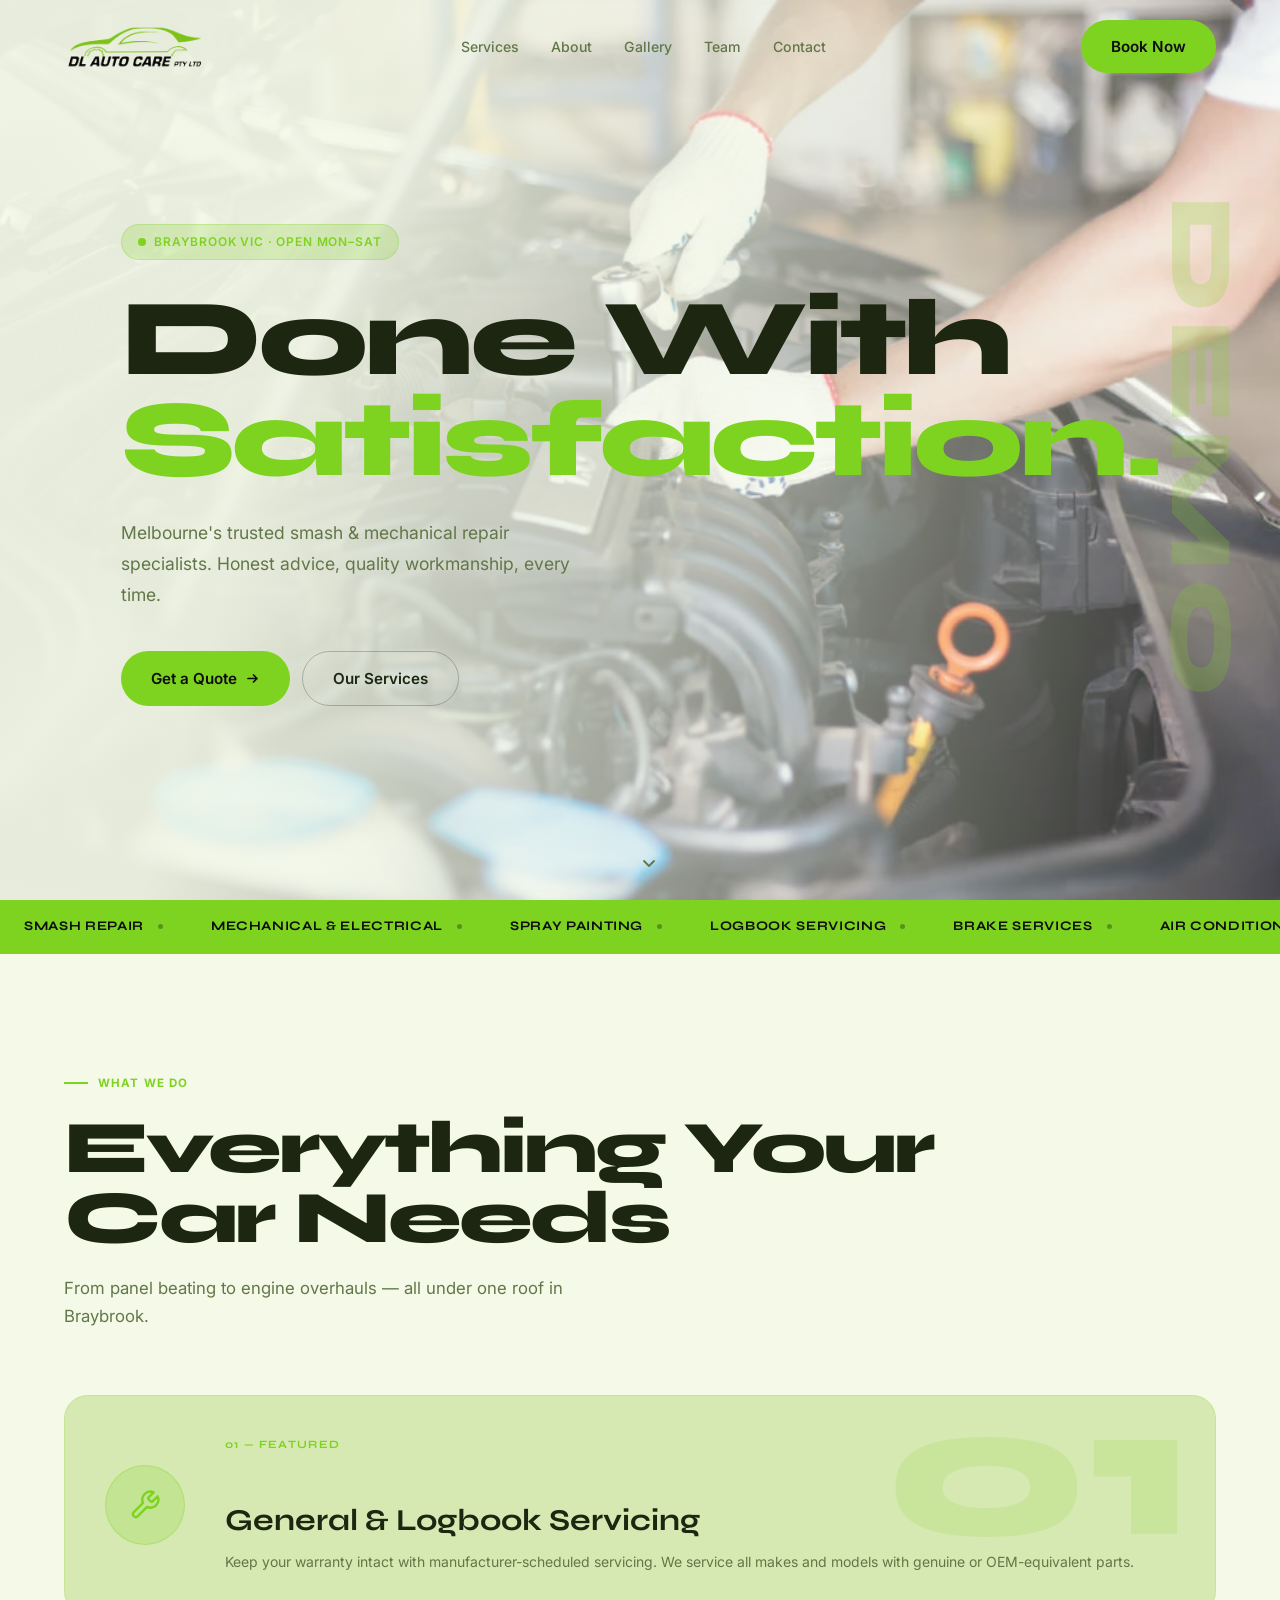
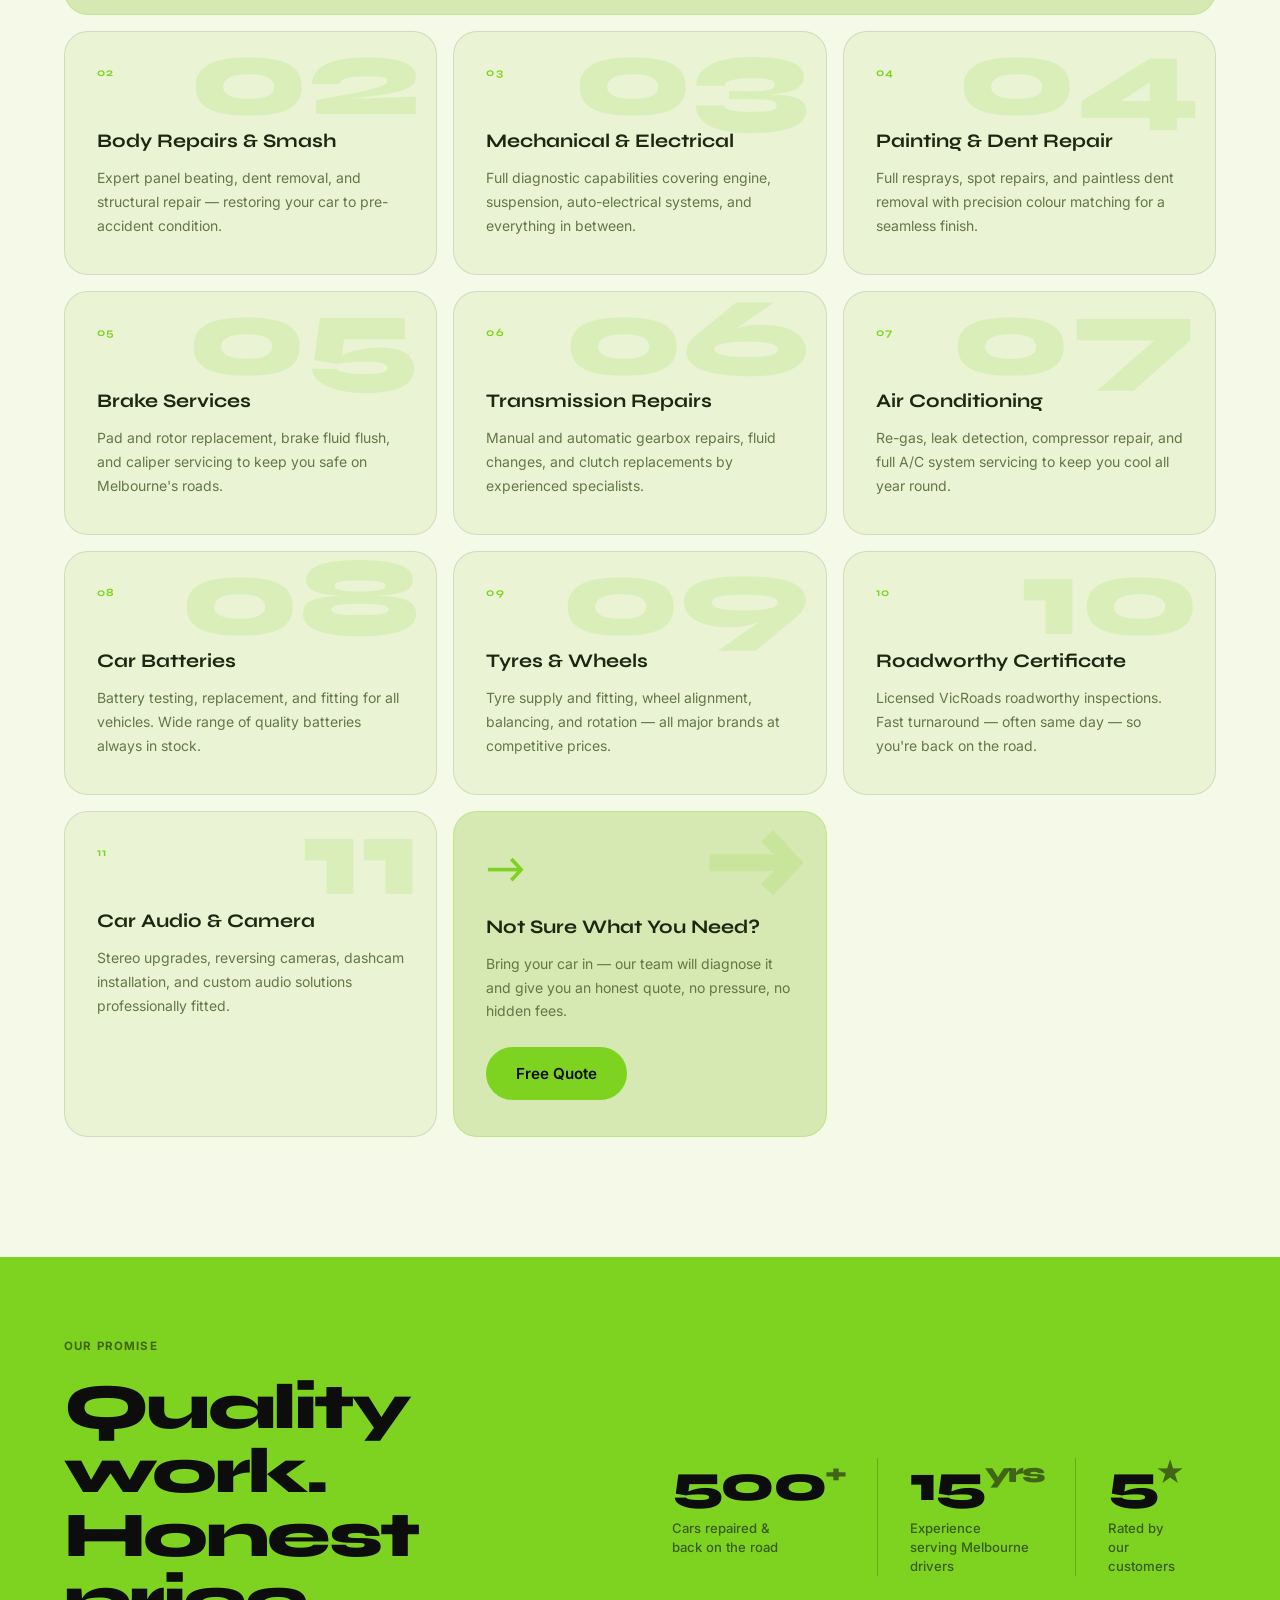
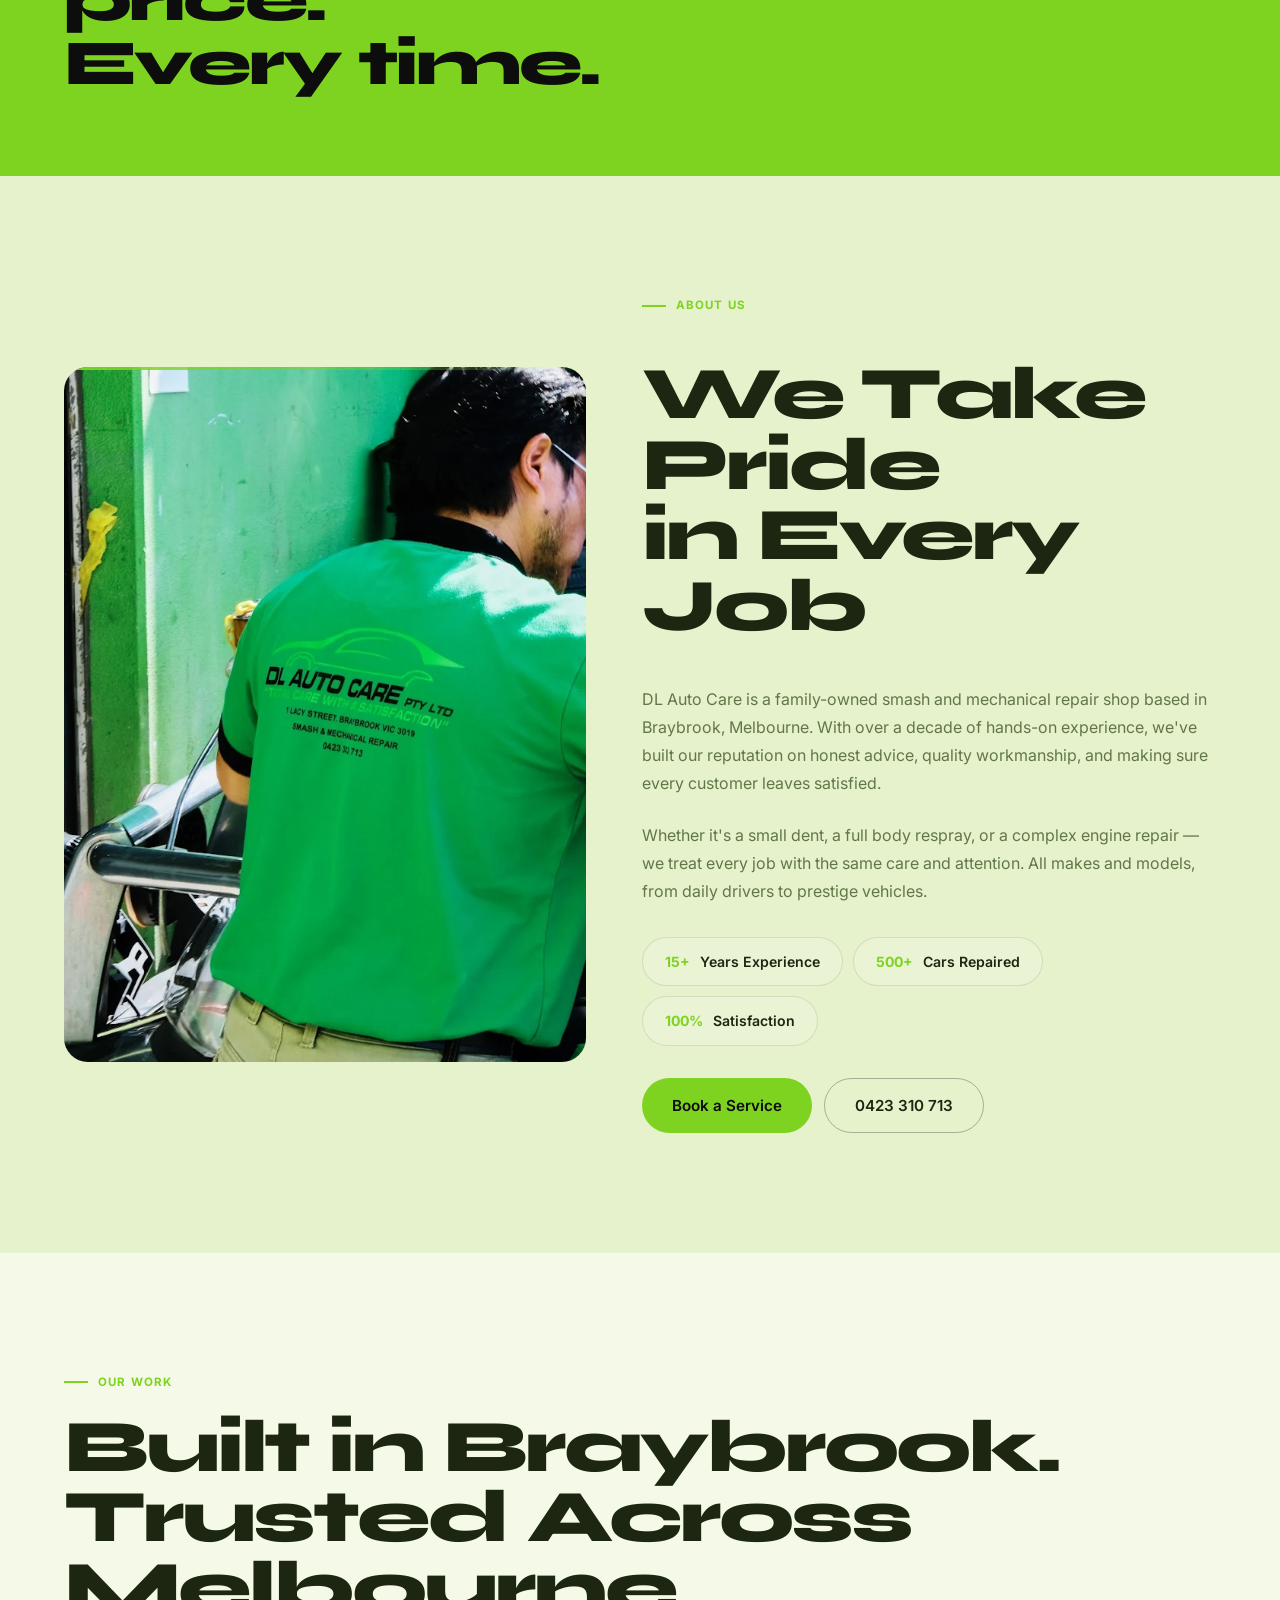
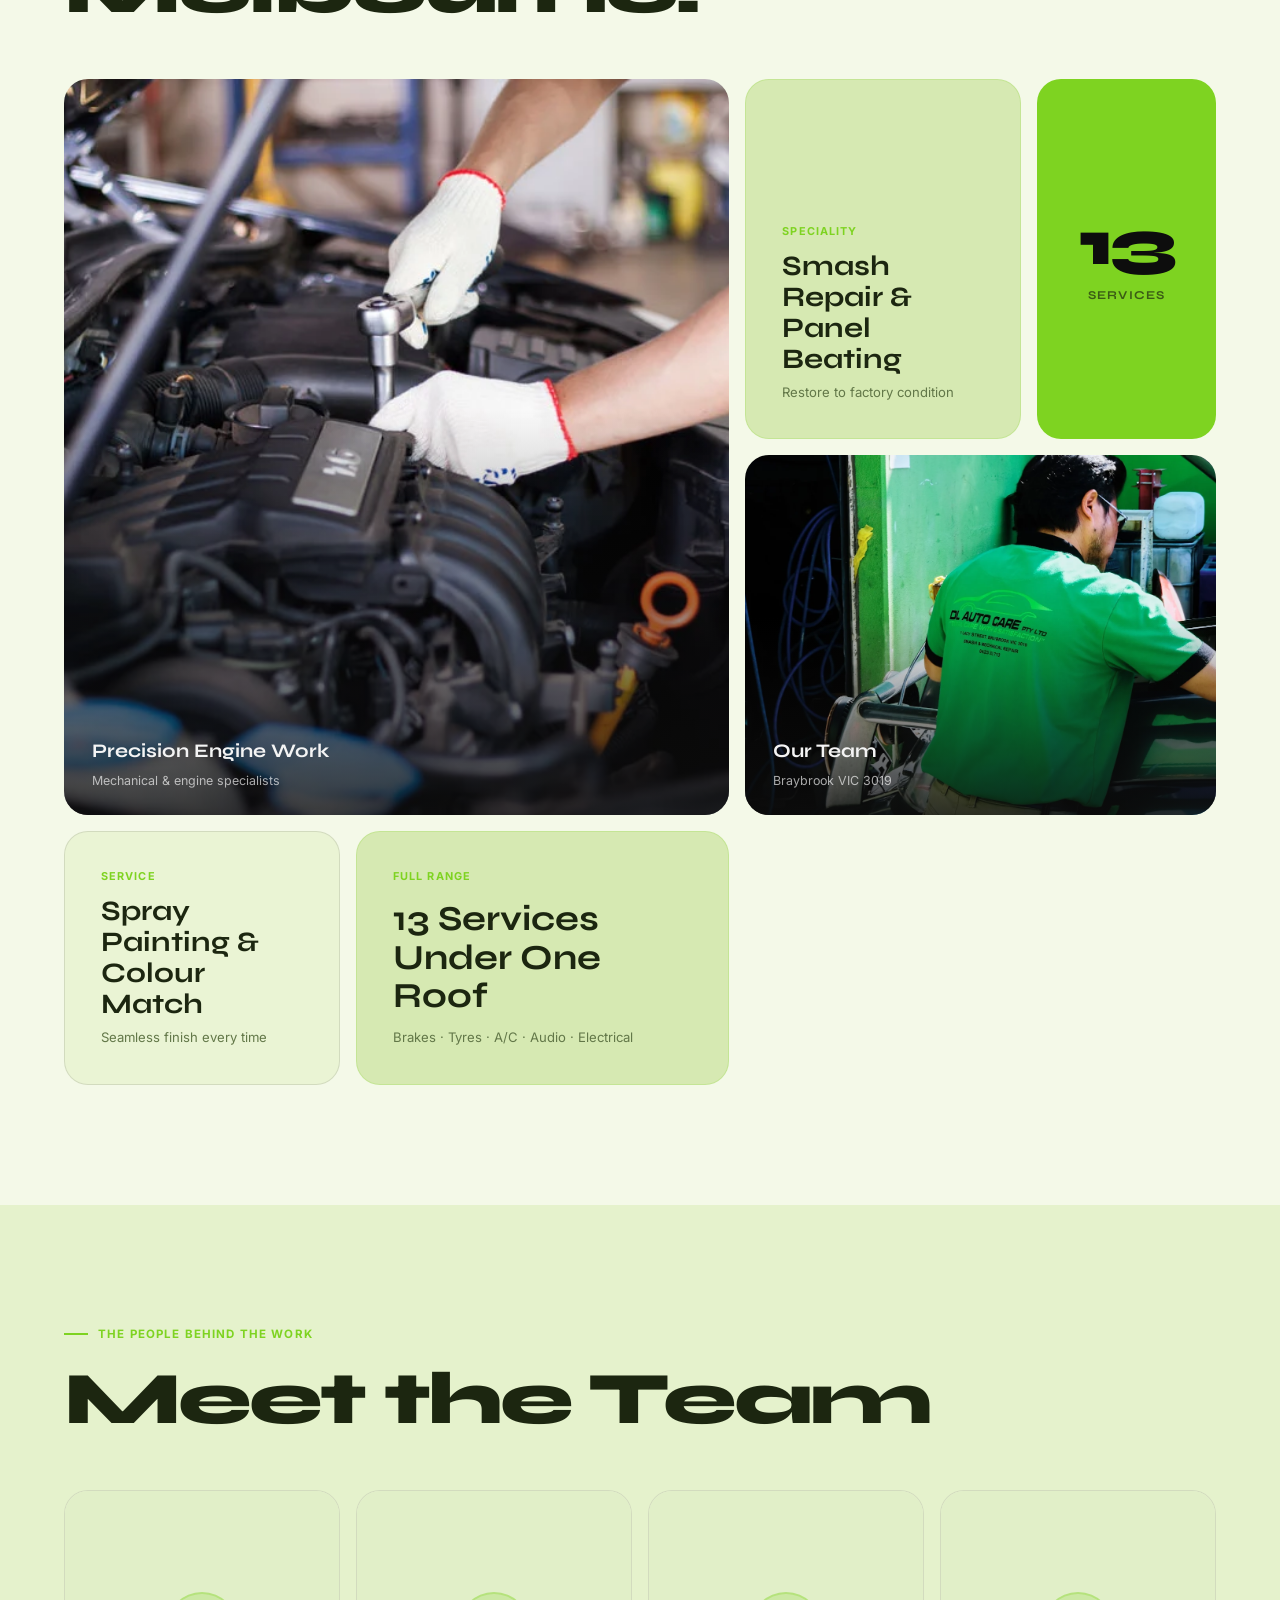
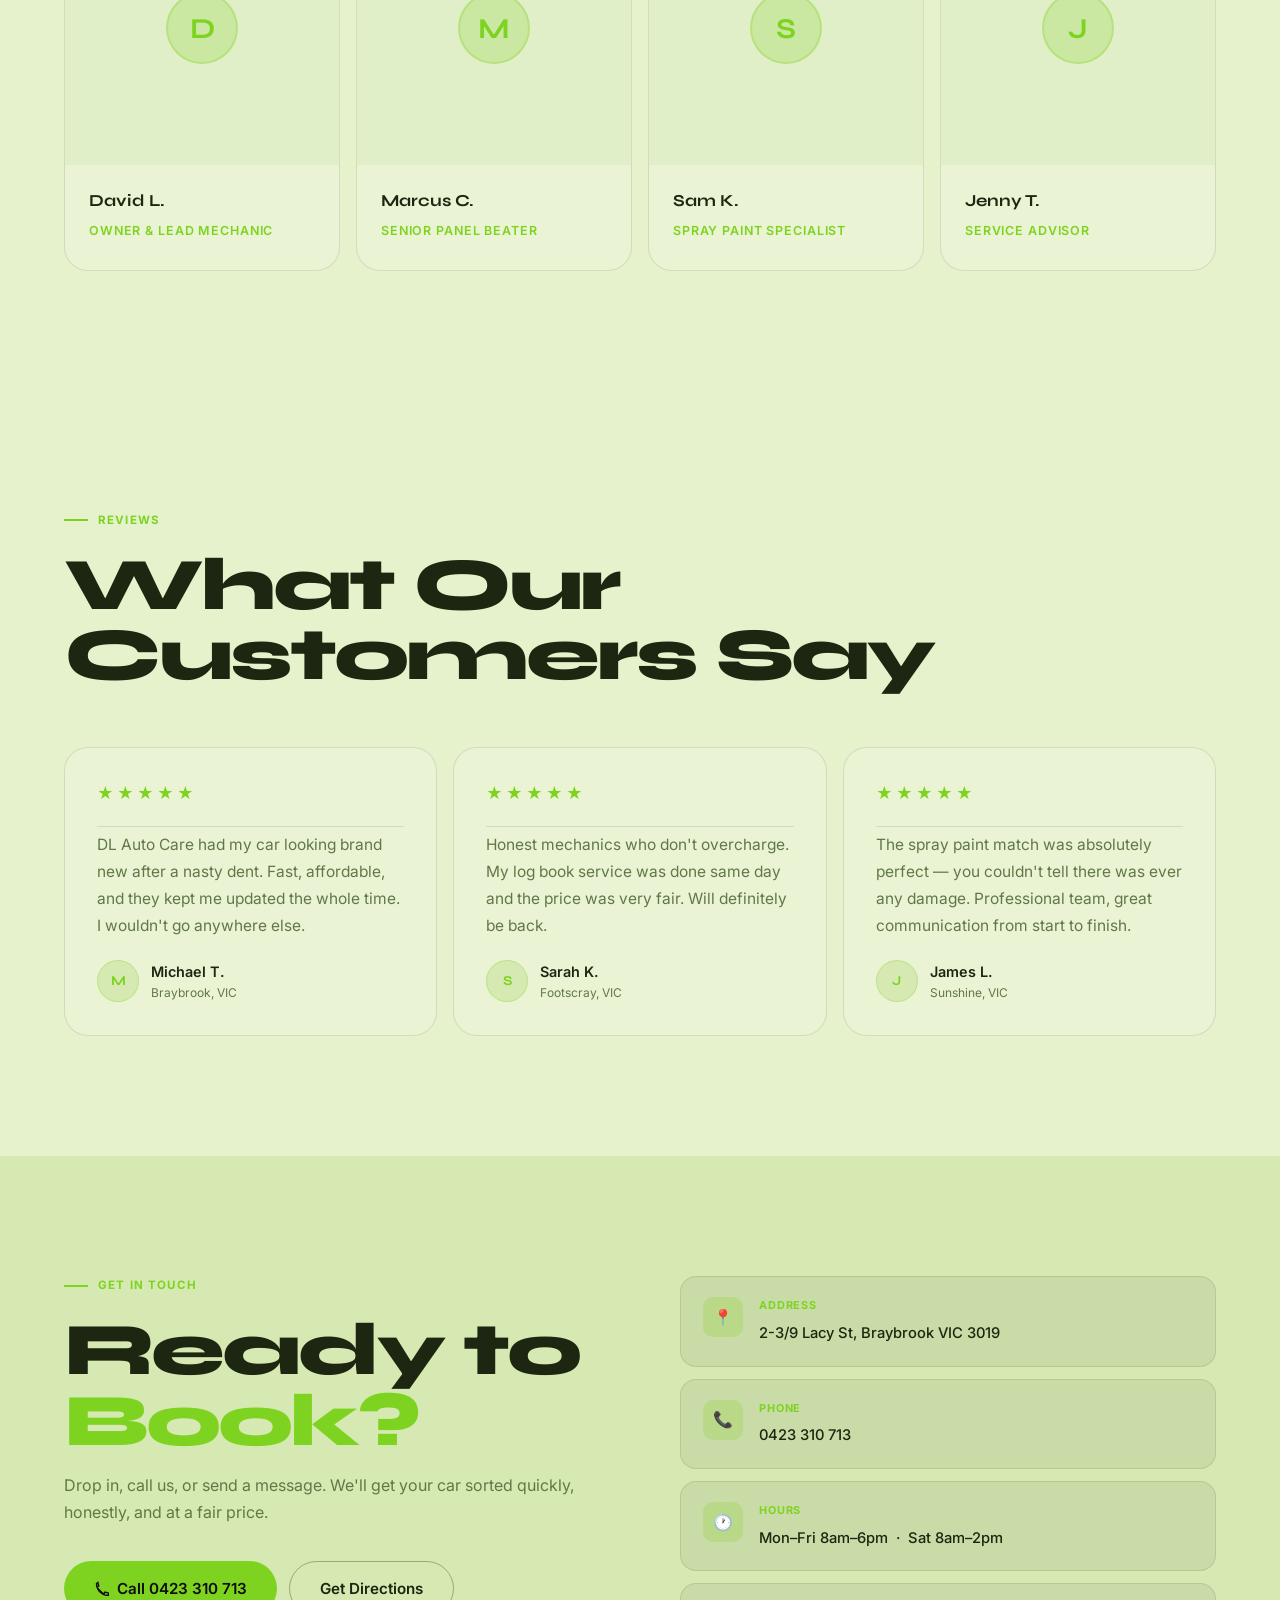
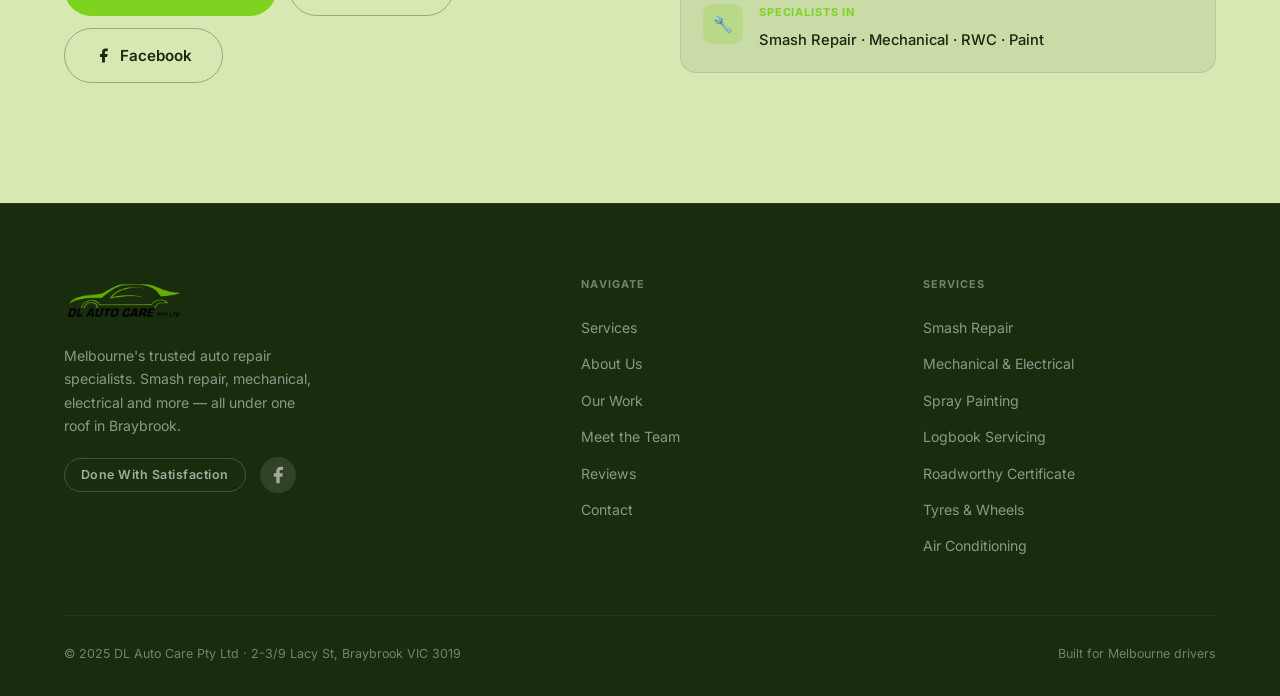
==== commit 01d38af3: "Add Facebook link to footer and contact section Co-Authored-By: Claude Sonnet 4.6 <noreply@anthropic" ====
--- a/index.html
+++ b/index.html
@@ -383,6 +383,8 @@
     .foot-col ul { list-style:none; display:flex; flex-direction:column; gap:10px; }
     .foot-col ul a { font-size:.88rem; color:rgba(255,255,255,.5); transition:color .2s; }
     .foot-col ul a:hover { color:var(--g); }
+    .foot-social { display:inline-flex; align-items:center; justify-content:center; width:36px; height:36px; border-radius:50%; background:rgba(255,255,255,.1); color:rgba(255,255,255,.55); transition:background .2s,color .2s; flex-shrink:0; }
+    .foot-social:hover { background:var(--g); color:#0d0d0d; }
     .foot-bar { display:flex; align-items:center; justify-content:space-between; flex-wrap:wrap; gap:12px; padding-top:28px; border-top:1px solid rgba(255,255,255,.06); font-size:.78rem; color:rgba(255,255,255,.4); }
 
     /* ══ DEMO BADGE ══════════════════════════════════════════════ */
@@ -863,6 +865,10 @@
             Call 0423 310 713
           </a>
           <a href="https://maps.google.com/?q=2-3/9+Lacy+St+Braybrook+VIC+3019" target="_blank" rel="noopener" class="btn btn-ghost">Get Directions</a>
+          <a href="https://www.facebook.com/dlautocare" target="_blank" rel="noopener" class="btn btn-ghost" aria-label="Facebook">
+            <svg width="17" height="17" viewBox="0 0 24 24" fill="currentColor" aria-hidden="true"><path d="M18 2h-3a5 5 0 0 0-5 5v3H7v4h3v8h4v-8h3l1-4h-4V7a1 1 0 0 1 1-1h3z"/></svg>
+            Facebook
+          </a>
         </div>
       </div>
 
@@ -898,8 +904,11 @@
       <div class="foot-brand animate">
         <img src="DLAUto logo.png" alt="DL Auto Care" loading="lazy">
         <p>Melbourne's trusted auto repair specialists. Smash repair, mechanical, electrical and more — all under one roof in Braybrook.</p>
-        <div class="foot-brand-tag">
+        <div class="foot-brand-tag" style="display:flex;align-items:center;gap:14px;">
           <span class="pill p-out">Done With Satisfaction</span>
+          <a href="https://www.facebook.com/dlautocare" target="_blank" rel="noopener" class="foot-social" aria-label="DL Auto Care on Facebook">
+            <svg width="20" height="20" viewBox="0 0 24 24" fill="currentColor" aria-hidden="true"><path d="M18 2h-3a5 5 0 0 0-5 5v3H7v4h3v8h4v-8h3l1-4h-4V7a1 1 0 0 1 1-1h3z"/></svg>
+          </a>
         </div>
       </div>
       <div class="foot-col animate d1">
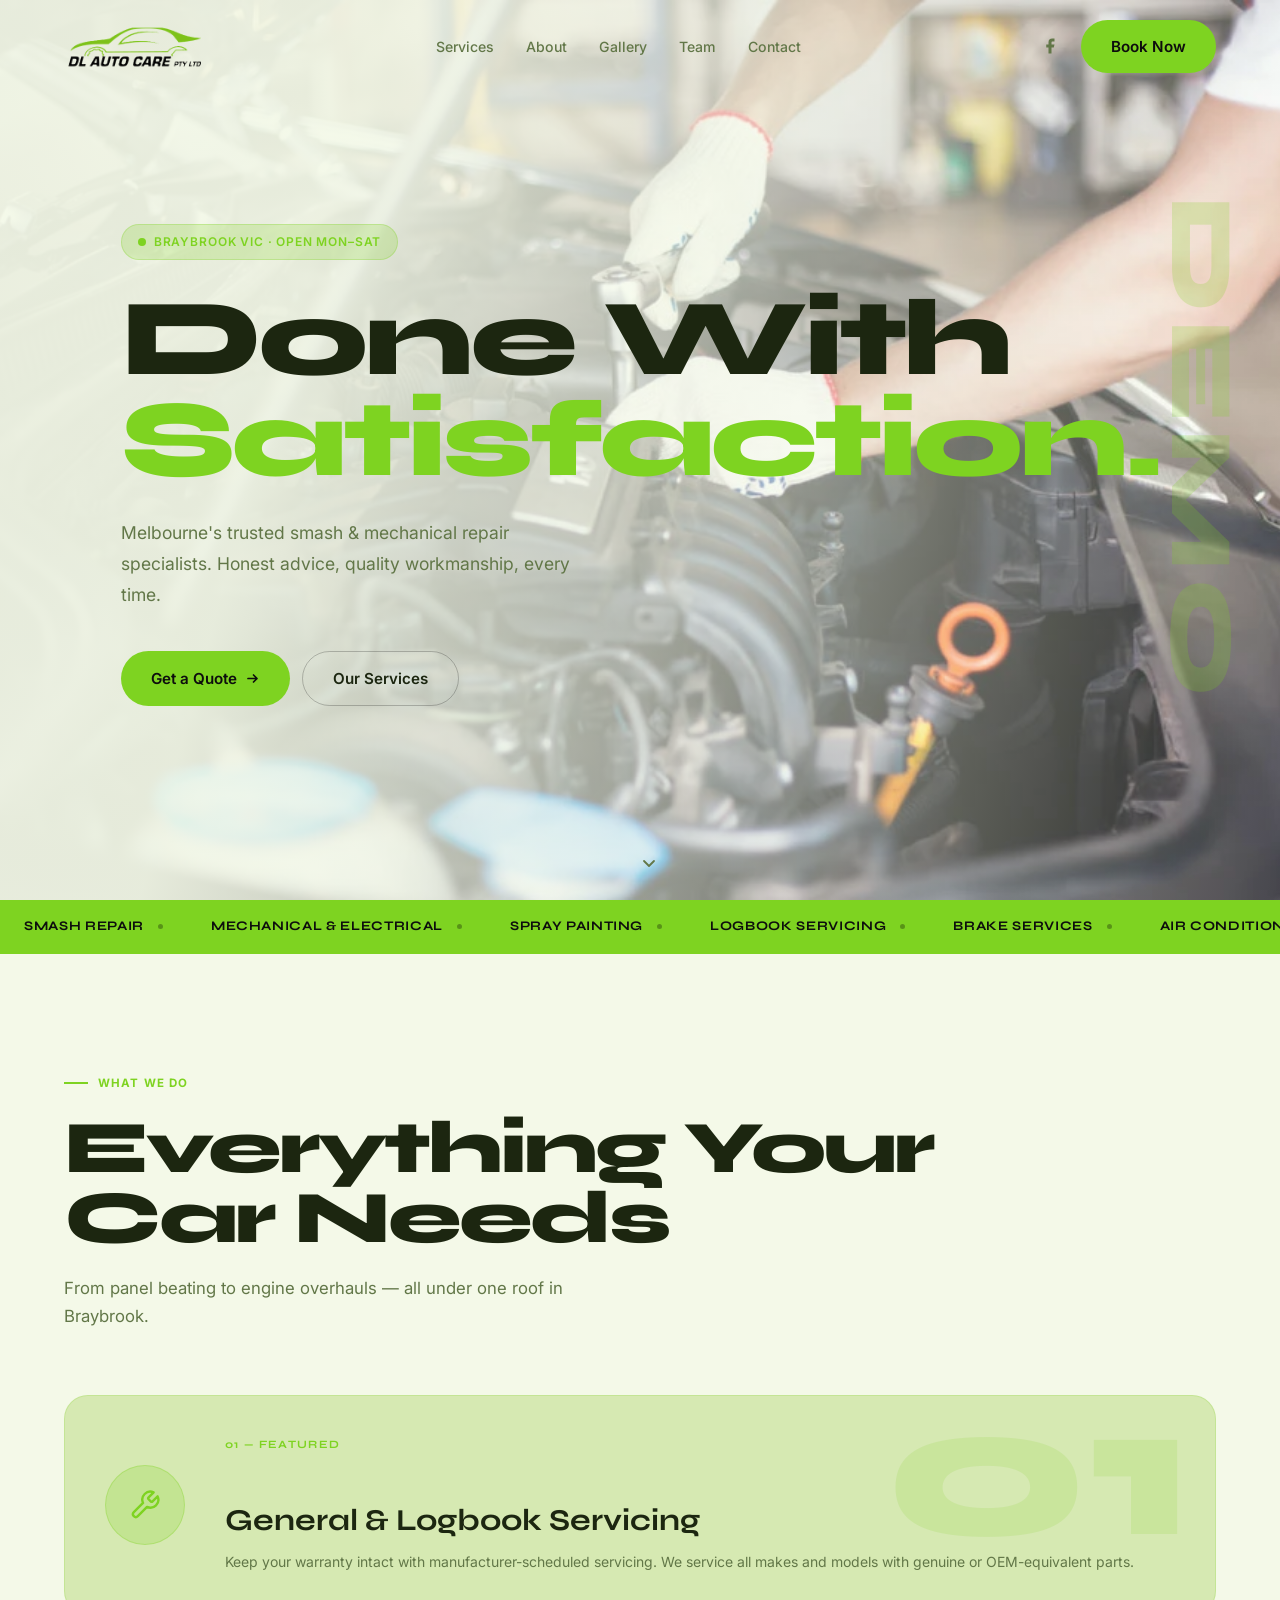
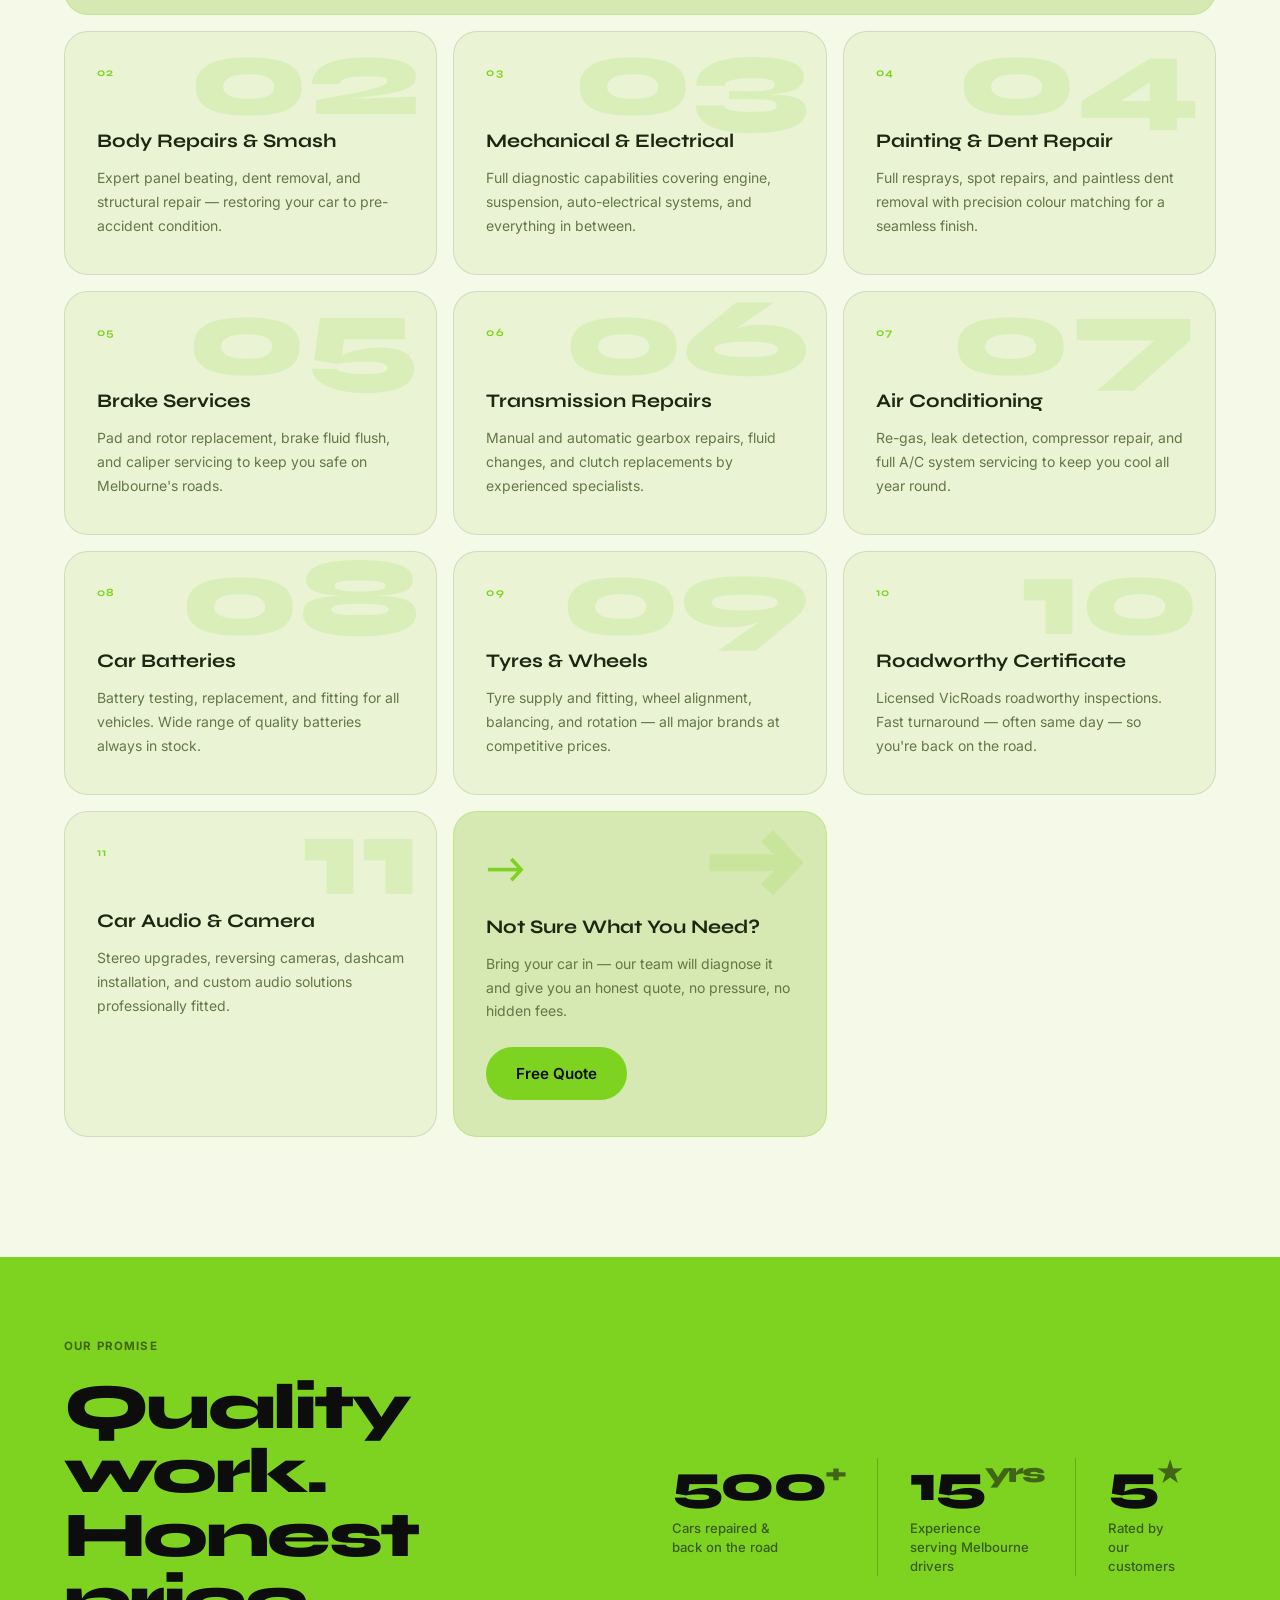
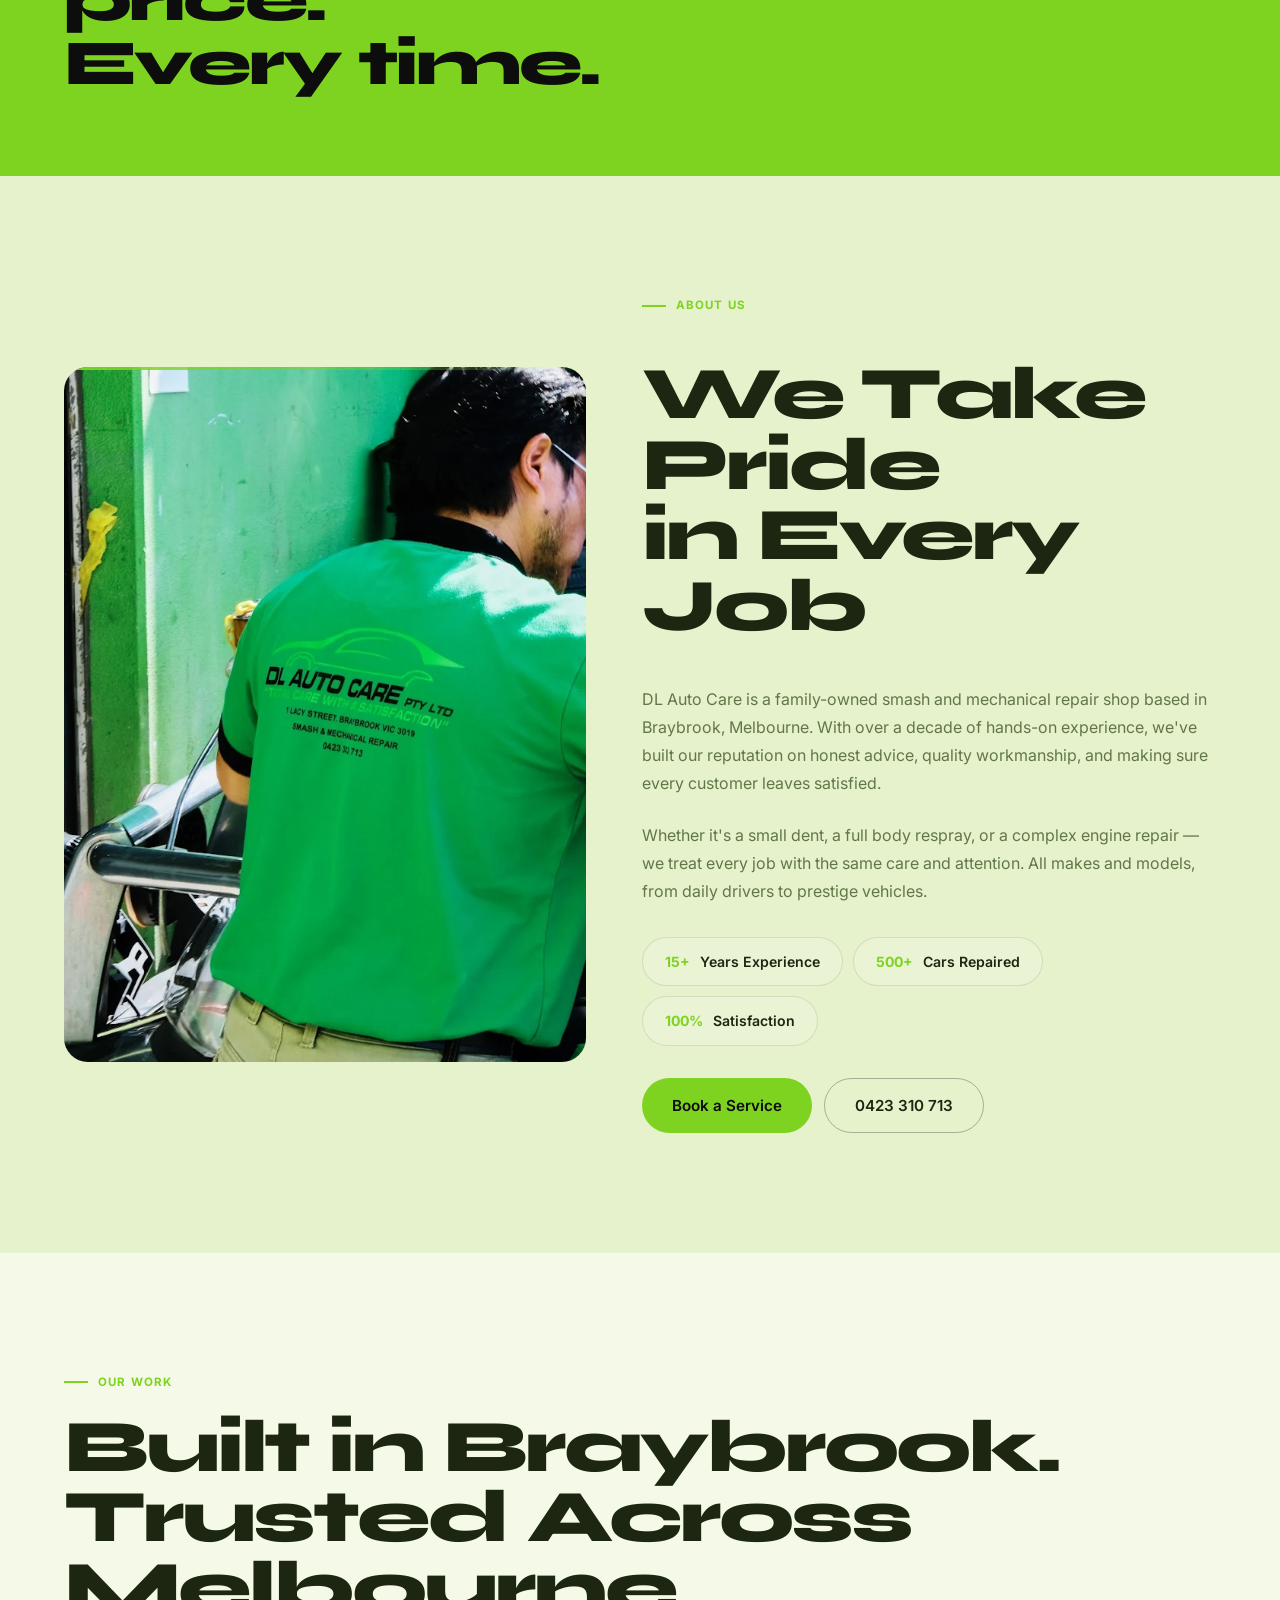
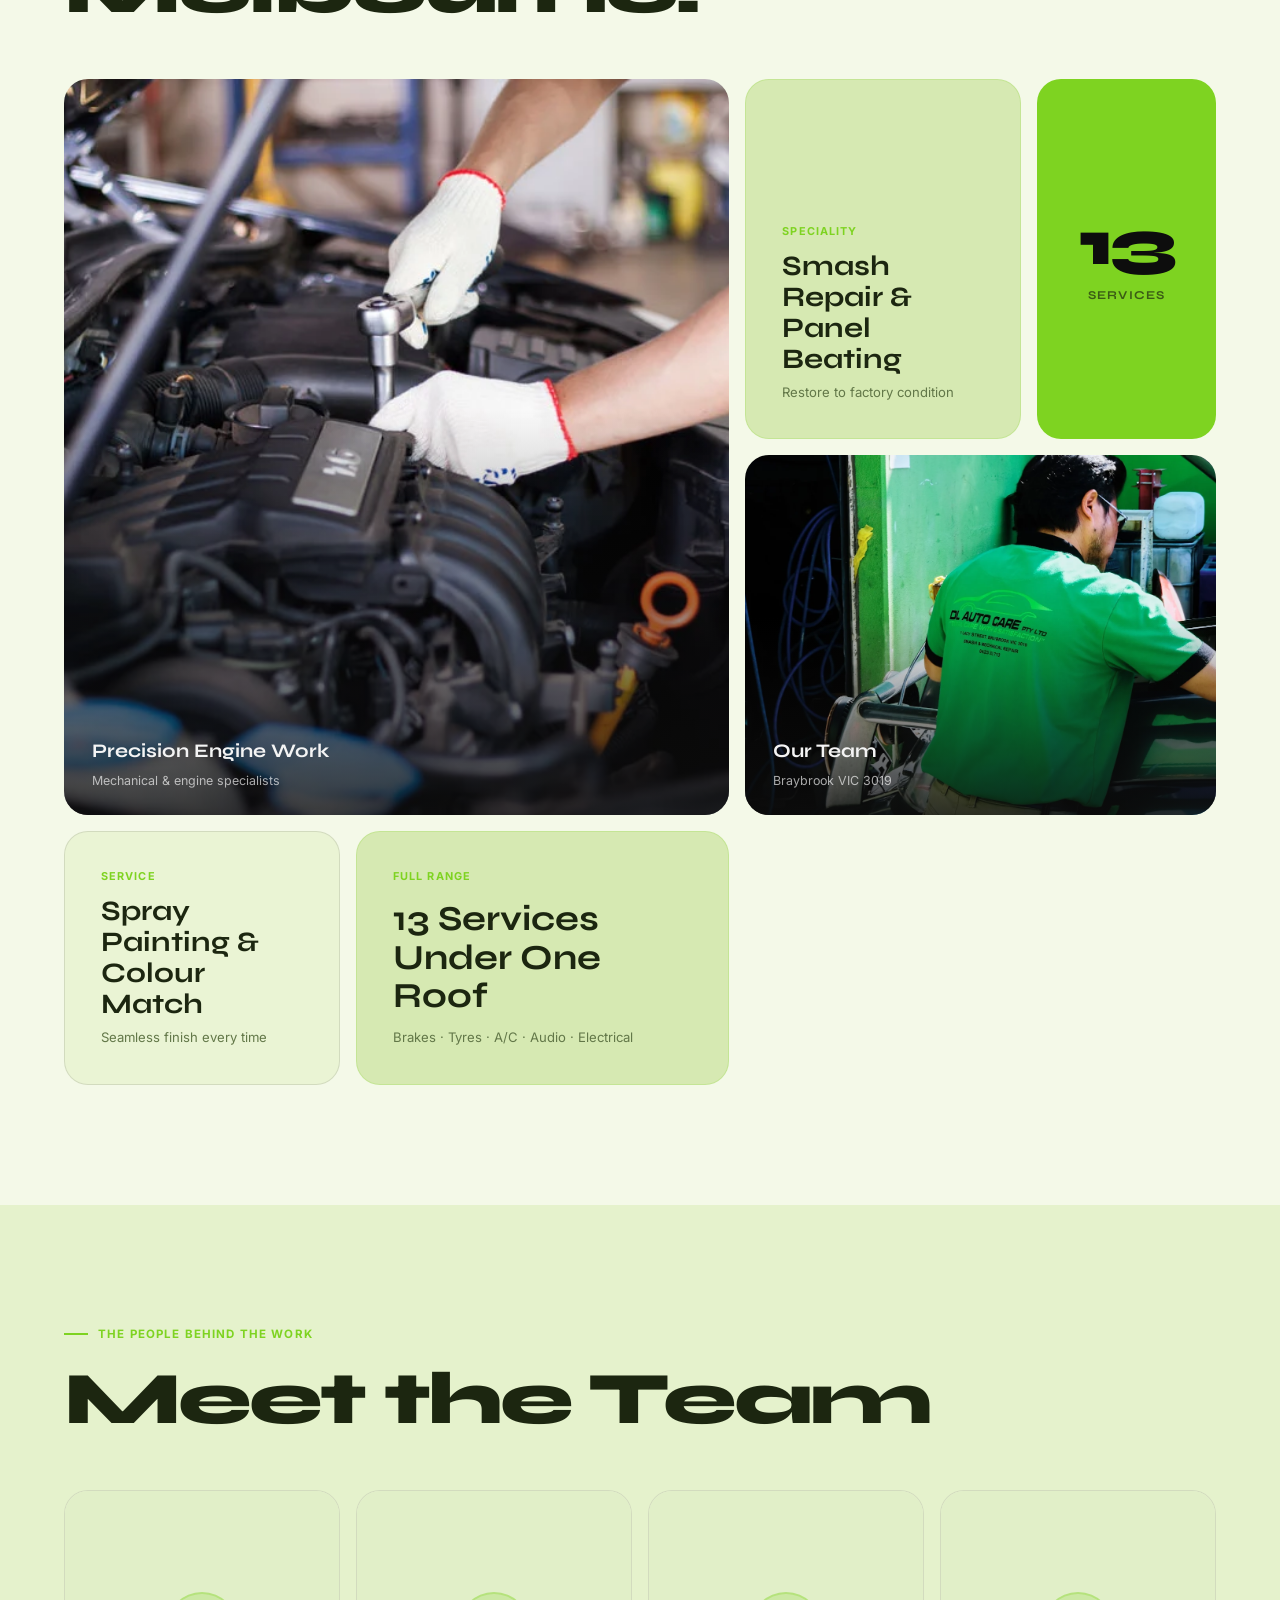
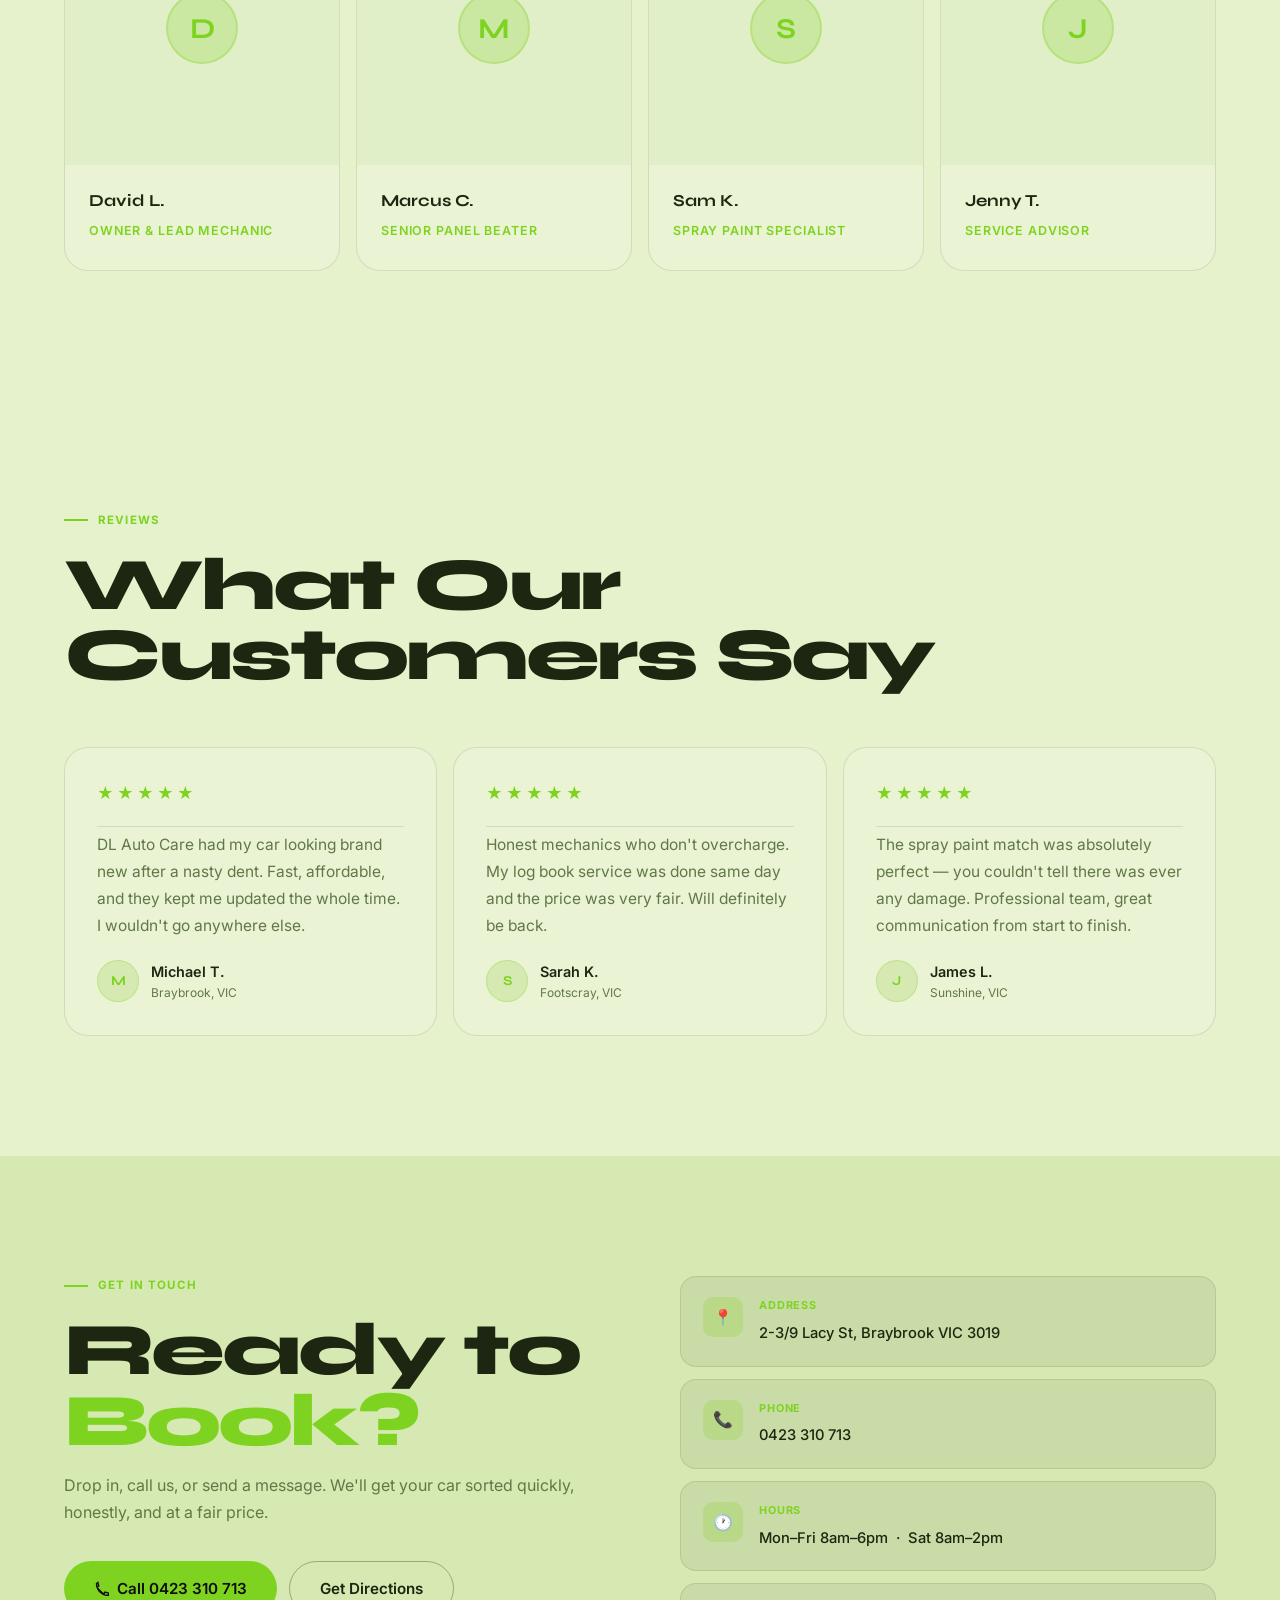
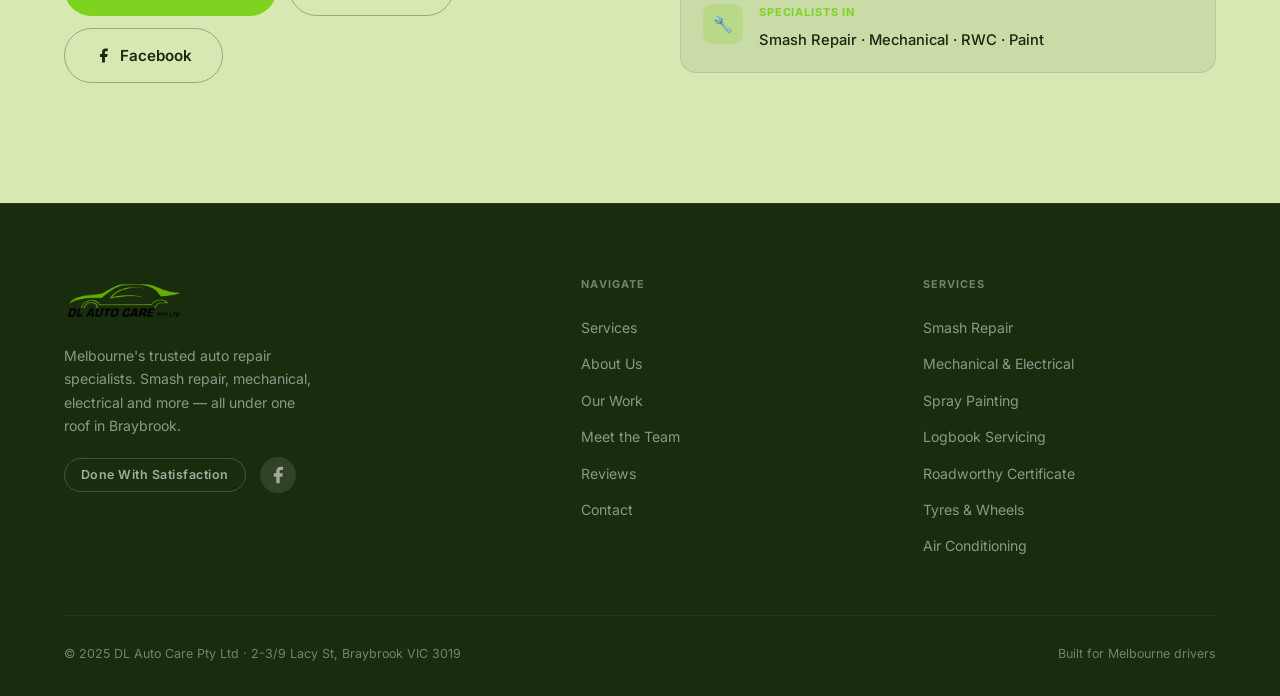
==== commit dd0da00d: "Add Facebook icon to nav, back-to-top button - Nav: Facebook circle icon sits between nav links and " ====
--- a/index.html
+++ b/index.html
@@ -383,8 +383,16 @@
     .foot-col ul { list-style:none; display:flex; flex-direction:column; gap:10px; }
     .foot-col ul a { font-size:.88rem; color:rgba(255,255,255,.5); transition:color .2s; }
     .foot-col ul a:hover { color:var(--g); }
+    .nav-fb { display:inline-flex; align-items:center; justify-content:center; width:38px; height:38px; border-radius:50%; color:var(--m); transition:color .2s,background .2s; }
+    .nav-fb:hover { color:var(--g); background:var(--gdim); }
+
     .foot-social { display:inline-flex; align-items:center; justify-content:center; width:36px; height:36px; border-radius:50%; background:rgba(255,255,255,.1); color:rgba(255,255,255,.55); transition:background .2s,color .2s; flex-shrink:0; }
     .foot-social:hover { background:var(--g); color:#0d0d0d; }
+
+    /* ── Back to top ─────────────────────────────────────────────── */
+    .back-top { position:fixed; bottom:28px; right:28px; z-index:300; width:44px; height:44px; border-radius:50%; background:var(--g); color:#0d0d0d; display:flex; align-items:center; justify-content:center; box-shadow:0 4px 16px rgba(0,0,0,.15); opacity:0; pointer-events:none; transform:translateY(12px); transition:opacity .3s,transform .3s; }
+    .back-top.show { opacity:1; pointer-events:all; transform:translateY(0); }
+    .back-top:hover { background:var(--gd); }
     .foot-bar { display:flex; align-items:center; justify-content:space-between; flex-wrap:wrap; gap:12px; padding-top:28px; border-top:1px solid rgba(255,255,255,.06); font-size:.78rem; color:rgba(255,255,255,.4); }
 
     /* ══ DEMO BADGE ══════════════════════════════════════════════ */
@@ -475,6 +483,9 @@
       <li><a href="#contact">Contact</a></li>
     </ul>
     <div class="nav-right">
+      <a href="https://www.facebook.com/dlautocare" target="_blank" rel="noopener" class="nav-fb" aria-label="DL Auto Care on Facebook">
+        <svg width="18" height="18" viewBox="0 0 24 24" fill="currentColor" aria-hidden="true"><path d="M18 2h-3a5 5 0 0 0-5 5v3H7v4h3v8h4v-8h3l1-4h-4V7a1 1 0 0 1 1-1h3z"/></svg>
+      </a>
       <a href="#contact" class="btn btn-primary">Book Now</a>
       <button class="burger" id="burger" aria-label="Open menu" aria-expanded="false">
         <span></span><span></span><span></span>
@@ -942,10 +953,19 @@
   </div>
 </footer>
 
+<a href="#" class="back-top" id="backTop" aria-label="Back to top">
+  <svg width="18" height="18" fill="none" viewBox="0 0 18 18"><path d="M4 11l5-5 5 5" stroke="currentColor" stroke-width="1.9" stroke-linecap="round" stroke-linejoin="round"/></svg>
+</a>
+
 <script>
-  // Nav scroll
+  // Nav scroll + back-to-top visibility
   const nav = document.getElementById('nav');
-  window.addEventListener('scroll', () => nav.classList.toggle('scrolled', scrollY > 40), { passive: true });
+  const backTop = document.getElementById('backTop');
+  window.addEventListener('scroll', () => {
+    nav.classList.toggle('scrolled', scrollY > 40);
+    backTop.classList.toggle('show', scrollY > 400);
+  }, { passive: true });
+  backTop.addEventListener('click', e => { e.preventDefault(); window.scrollTo({ top: 0, behavior: 'smooth' }); });
 
   // Hamburger
   const burger = document.getElementById('burger');
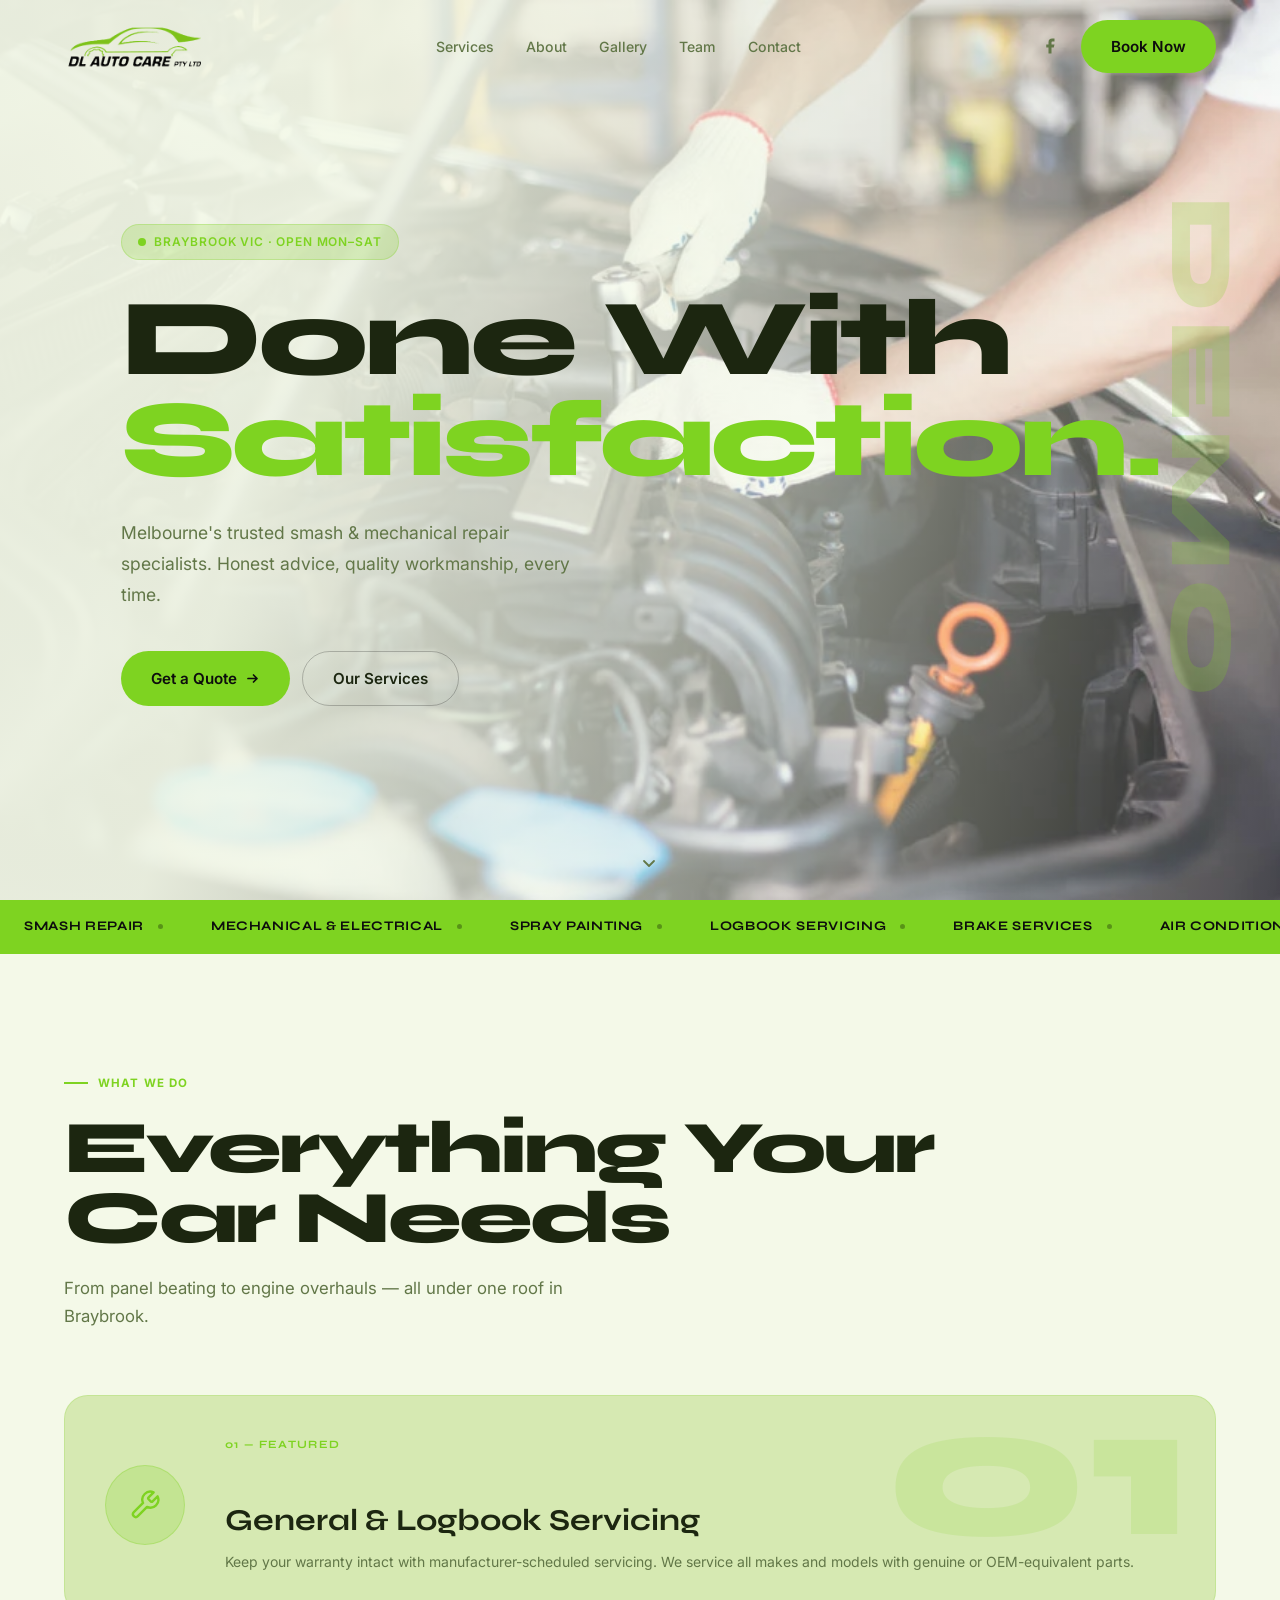
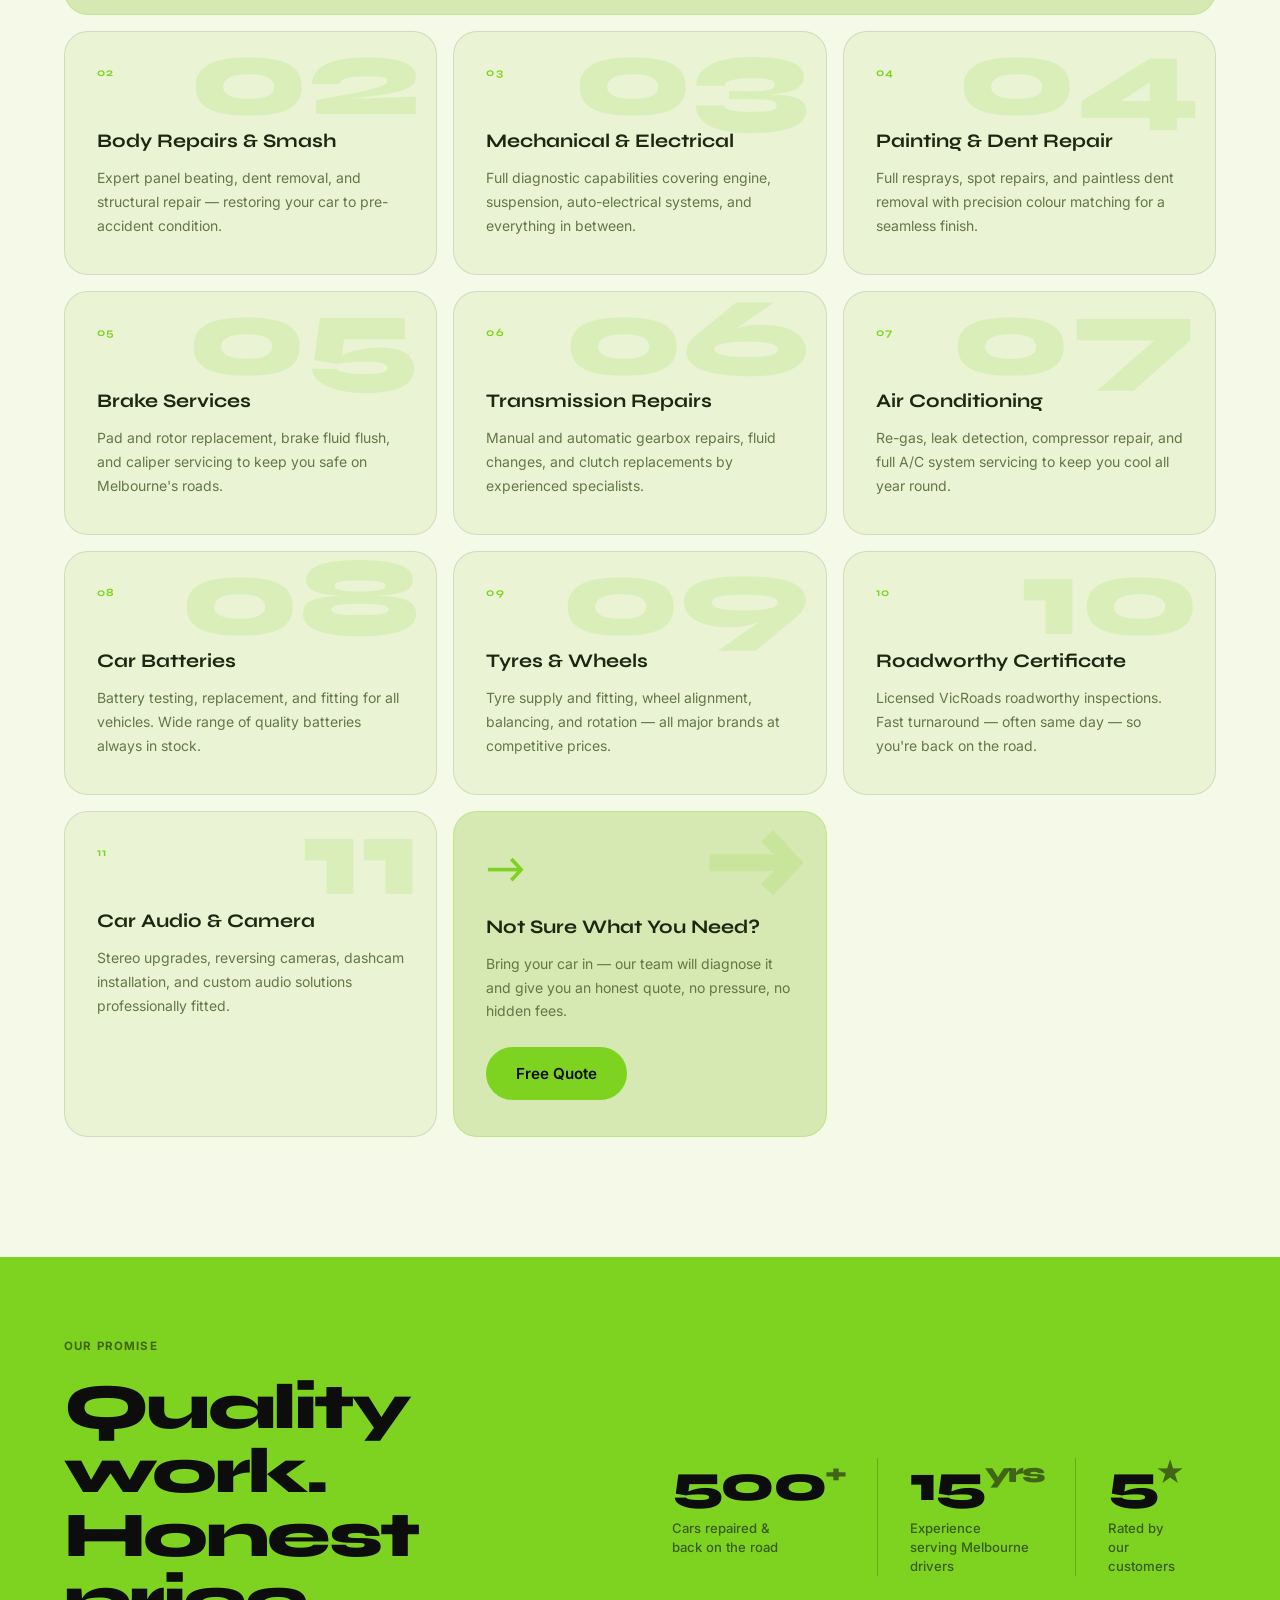
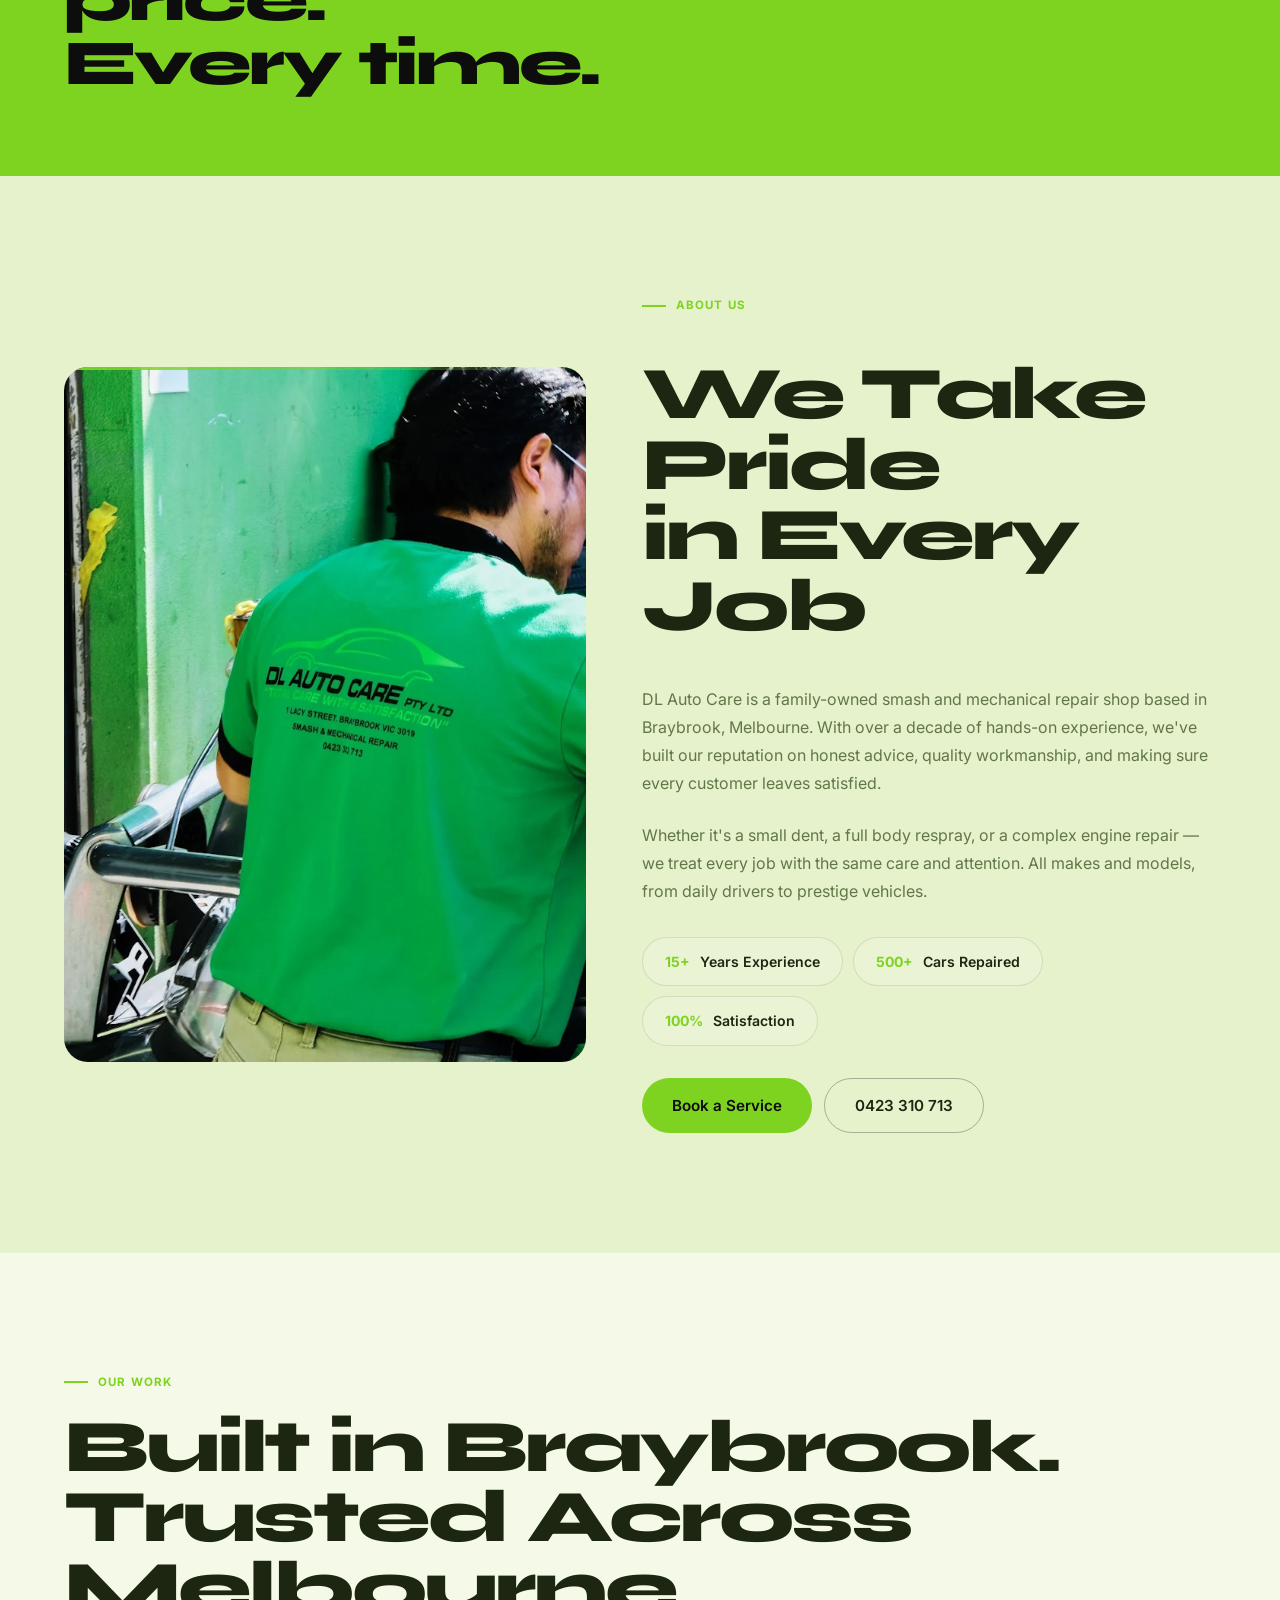
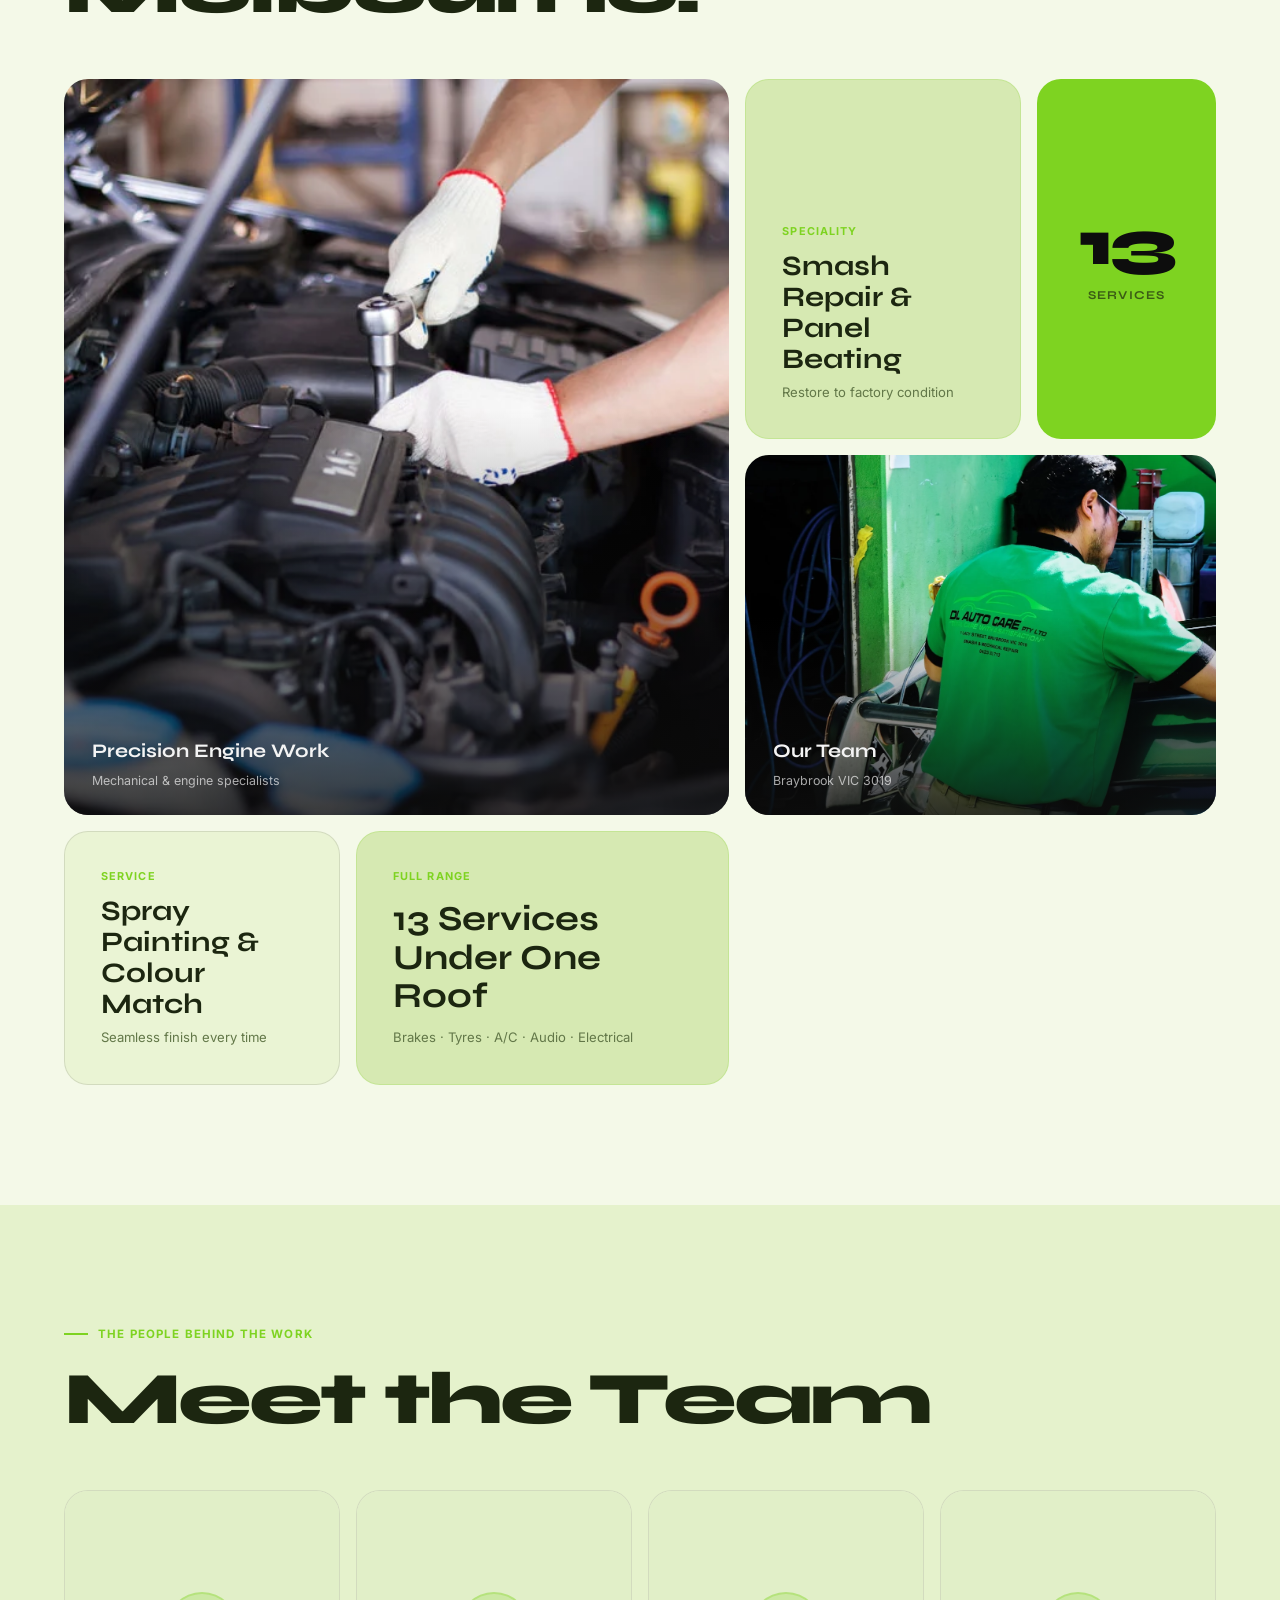
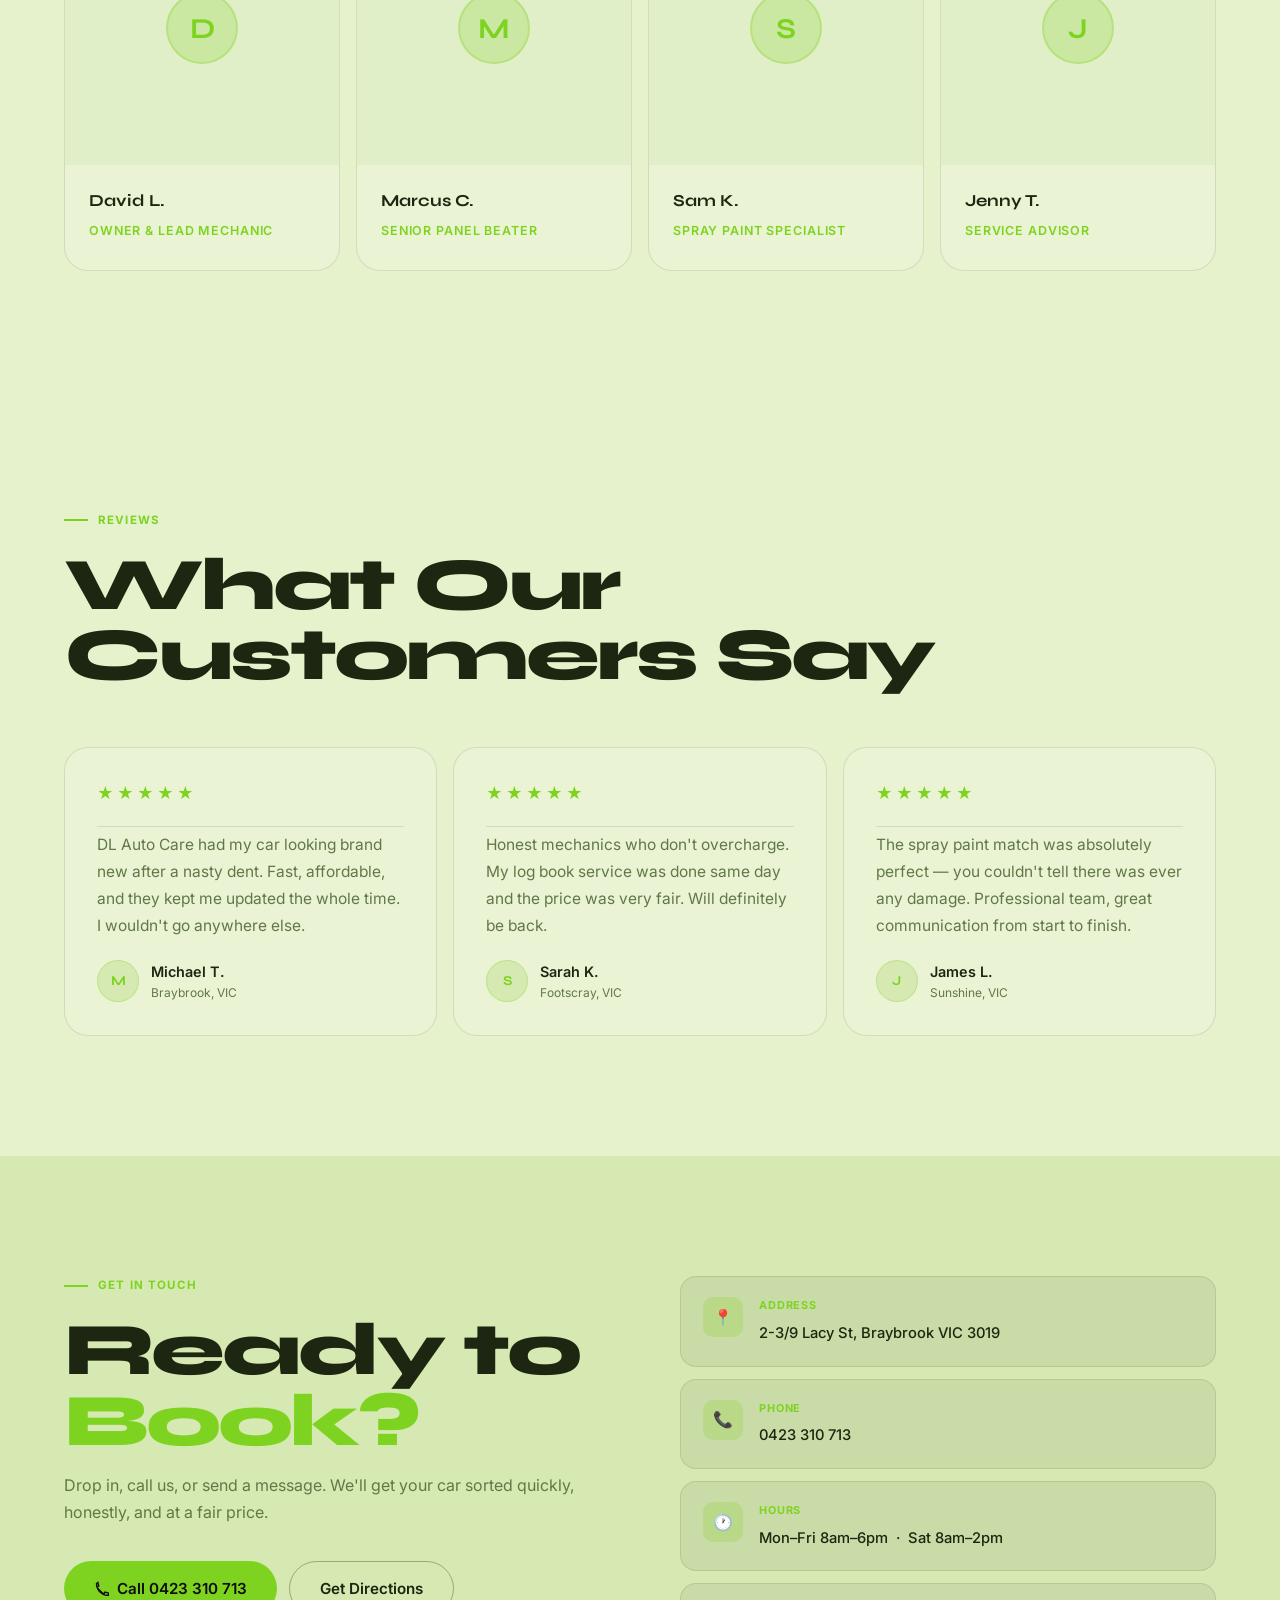
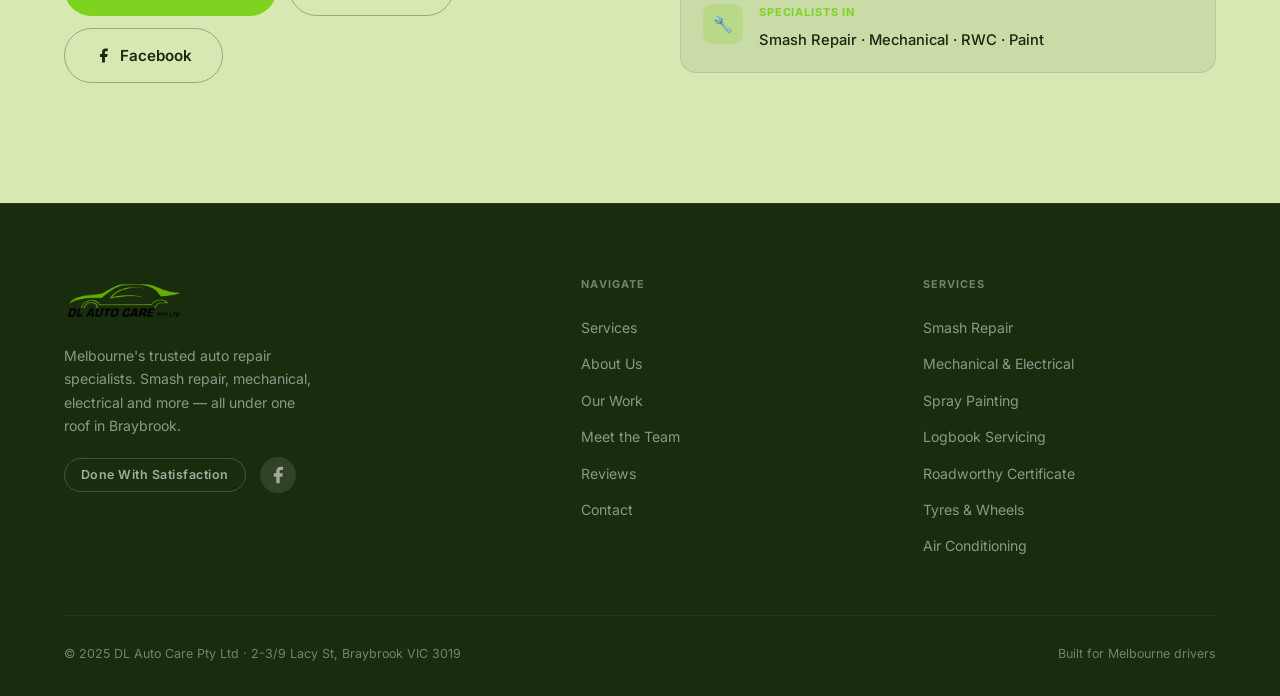
==== commit 305594b6: "Fix booking modal: move HTML before script so getElementById finds the element Co-Authored-By: Claud" ====
--- a/index.html
+++ b/index.html
@@ -462,6 +462,15 @@
       .contact-btns { flex-direction:column; }
       .contact-btns .btn { width:100%; justify-content:center; }
     }
+
+    /* ── Booking Modal ─────────────────────────────────────────── */
+    .booking-overlay { position:fixed; inset:0; z-index:500; background:rgba(0,0,0,.72); display:flex; align-items:center; justify-content:center; padding:16px; opacity:0; visibility:hidden; transition:opacity .3s ease,visibility .3s ease; }
+    .booking-overlay.open { opacity:1; visibility:visible; }
+    .booking-box { background:#fff; border-radius:20px; width:min(920px,95vw); height:min(680px,88vh); position:relative; overflow:hidden; transform:translateY(16px); transition:transform .3s ease; }
+    .booking-overlay.open .booking-box { transform:translateY(0); }
+    .booking-close { position:absolute; top:12px; right:12px; z-index:10; width:36px; height:36px; border-radius:50%; background:rgba(0,0,0,.12); border:none; cursor:pointer; display:flex; align-items:center; justify-content:center; color:#333; transition:background .2s; }
+    .booking-close:hover { background:rgba(0,0,0,.22); }
+    .booking-iframe { width:100%; height:100%; border:none; display:block; }
   </style>
 </head>
 <body>
@@ -486,7 +495,7 @@
       <a href="https://www.facebook.com/dlautocare" target="_blank" rel="noopener" class="nav-fb" aria-label="DL Auto Care on Facebook">
         <svg width="18" height="18" viewBox="0 0 24 24" fill="currentColor" aria-hidden="true"><path d="M18 2h-3a5 5 0 0 0-5 5v3H7v4h3v8h4v-8h3l1-4h-4V7a1 1 0 0 1 1-1h3z"/></svg>
       </a>
-      <a href="#contact" class="btn btn-primary">Book Now</a>
+      <a href="#" class="btn btn-primary open-booking">Book Now</a>
       <button class="burger" id="burger" aria-label="Open menu" aria-expanded="false">
         <span></span><span></span><span></span>
       </button>
@@ -500,7 +509,7 @@
   <a href="#gallery"  class="mob-link">Gallery</a>
   <a href="#team"     class="mob-link">Team</a>
   <a href="#contact"  class="mob-link">Contact</a>
-  <a href="#contact"  class="mob-link btn btn-primary" style="margin-top:20px;font-size:1.4rem;">Book Now</a>
+  <a href="#" class="mob-link btn btn-primary open-booking" style="margin-top:20px;font-size:1.4rem;">Book Now</a>
   <span class="mob-nav-foot">DL Auto Care · 0423 310 713</span>
 </div>
 
@@ -525,7 +534,7 @@
     <p class="hero-sub">Melbourne's trusted smash &amp; mechanical repair specialists. Honest advice, quality workmanship, every time.</p>
 
     <div class="hero-btns">
-      <a href="#contact" class="btn btn-primary">
+      <a href="#" class="btn btn-primary open-booking">
         Get a Quote
         <svg width="15" height="15" fill="none" viewBox="0 0 15 15"><path d="M3 7.5h9M8.5 4l3.5 3.5L8.5 11" stroke="currentColor" stroke-width="1.7" stroke-linecap="round" stroke-linejoin="round"/></svg>
       </a>
@@ -651,7 +660,7 @@
         <div class="svc-arrow">→</div>
         <h3>Not Sure What You Need?</h3>
         <p>Bring your car in — our team will diagnose it and give you an honest quote, no pressure, no hidden fees.</p>
-        <a href="#contact" class="btn btn-primary" style="margin-top:24px;align-self:flex-start;">Free Quote</a>
+        <a href="#" class="btn btn-primary open-booking" style="margin-top:24px;align-self:flex-start;">Free Quote</a>
       </div>
 
     </div>
@@ -706,7 +715,7 @@
         </div>
 
         <div class="animate d5" style="display:flex;gap:12px;flex-wrap:wrap;margin-top:8px;">
-          <a href="#contact" class="btn btn-primary">Book a Service</a>
+          <a href="#" class="btn btn-primary open-booking">Book a Service</a>
           <a href="tel:0423310713" class="btn btn-ghost">0423 310 713</a>
         </div>
       </div>
@@ -957,6 +966,16 @@
   <svg width="18" height="18" fill="none" viewBox="0 0 18 18"><path d="M4 11l5-5 5 5" stroke="currentColor" stroke-width="1.9" stroke-linecap="round" stroke-linejoin="round"/></svg>
 </a>
 
+<!-- ═══ BOOKING MODAL ════════════════════════════════════════════ -->
+<div class="booking-overlay" id="bookingOverlay" role="dialog" aria-modal="true" aria-label="Online Booking">
+  <div class="booking-box">
+    <button class="booking-close" id="bookingClose" aria-label="Close booking">
+      <svg width="16" height="16" viewBox="0 0 24 24" fill="none" stroke="currentColor" stroke-width="2.5" stroke-linecap="round"><line x1="18" y1="6" x2="6" y2="18"/><line x1="6" y1="6" x2="18" y2="18"/></svg>
+    </button>
+    <iframe class="booking-iframe" src="about:blank" data-src="https://www.mechanicdesk.com.au/online-booking/75d4c8e7552f8e3c612a6cd966e771ba8296a332" title="Online Booking"></iframe>
+  </div>
+</div>
+
 <script>
   // Nav scroll + back-to-top visibility
   const nav = document.getElementById('nav');
@@ -986,6 +1005,25 @@
     { threshold: 0.1 }
   );
   document.querySelectorAll('.animate, .animate-left, .animate-right, .animate-fade').forEach(el => obs.observe(el));
+
+  // Booking modal
+  const bookingOverlay = document.getElementById('bookingOverlay');
+  const bookingIframe  = bookingOverlay.querySelector('.booking-iframe');
+  let iframeLoaded = false;
+  function openBooking(e) {
+    e.preventDefault();
+    if (!iframeLoaded) { bookingIframe.src = bookingIframe.dataset.src; iframeLoaded = true; }
+    bookingOverlay.classList.add('open');
+    document.body.style.overflow = 'hidden';
+  }
+  function closeBooking() {
+    bookingOverlay.classList.remove('open');
+    document.body.style.overflow = '';
+  }
+  document.querySelectorAll('.open-booking').forEach(b => b.addEventListener('click', openBooking));
+  document.getElementById('bookingClose').addEventListener('click', closeBooking);
+  bookingOverlay.addEventListener('click', e => { if (e.target === bookingOverlay) closeBooking(); });
+  document.addEventListener('keydown', e => { if (e.key === 'Escape' && bookingOverlay.classList.contains('open')) closeBooking(); });
 </script>
 </body>
 </html>
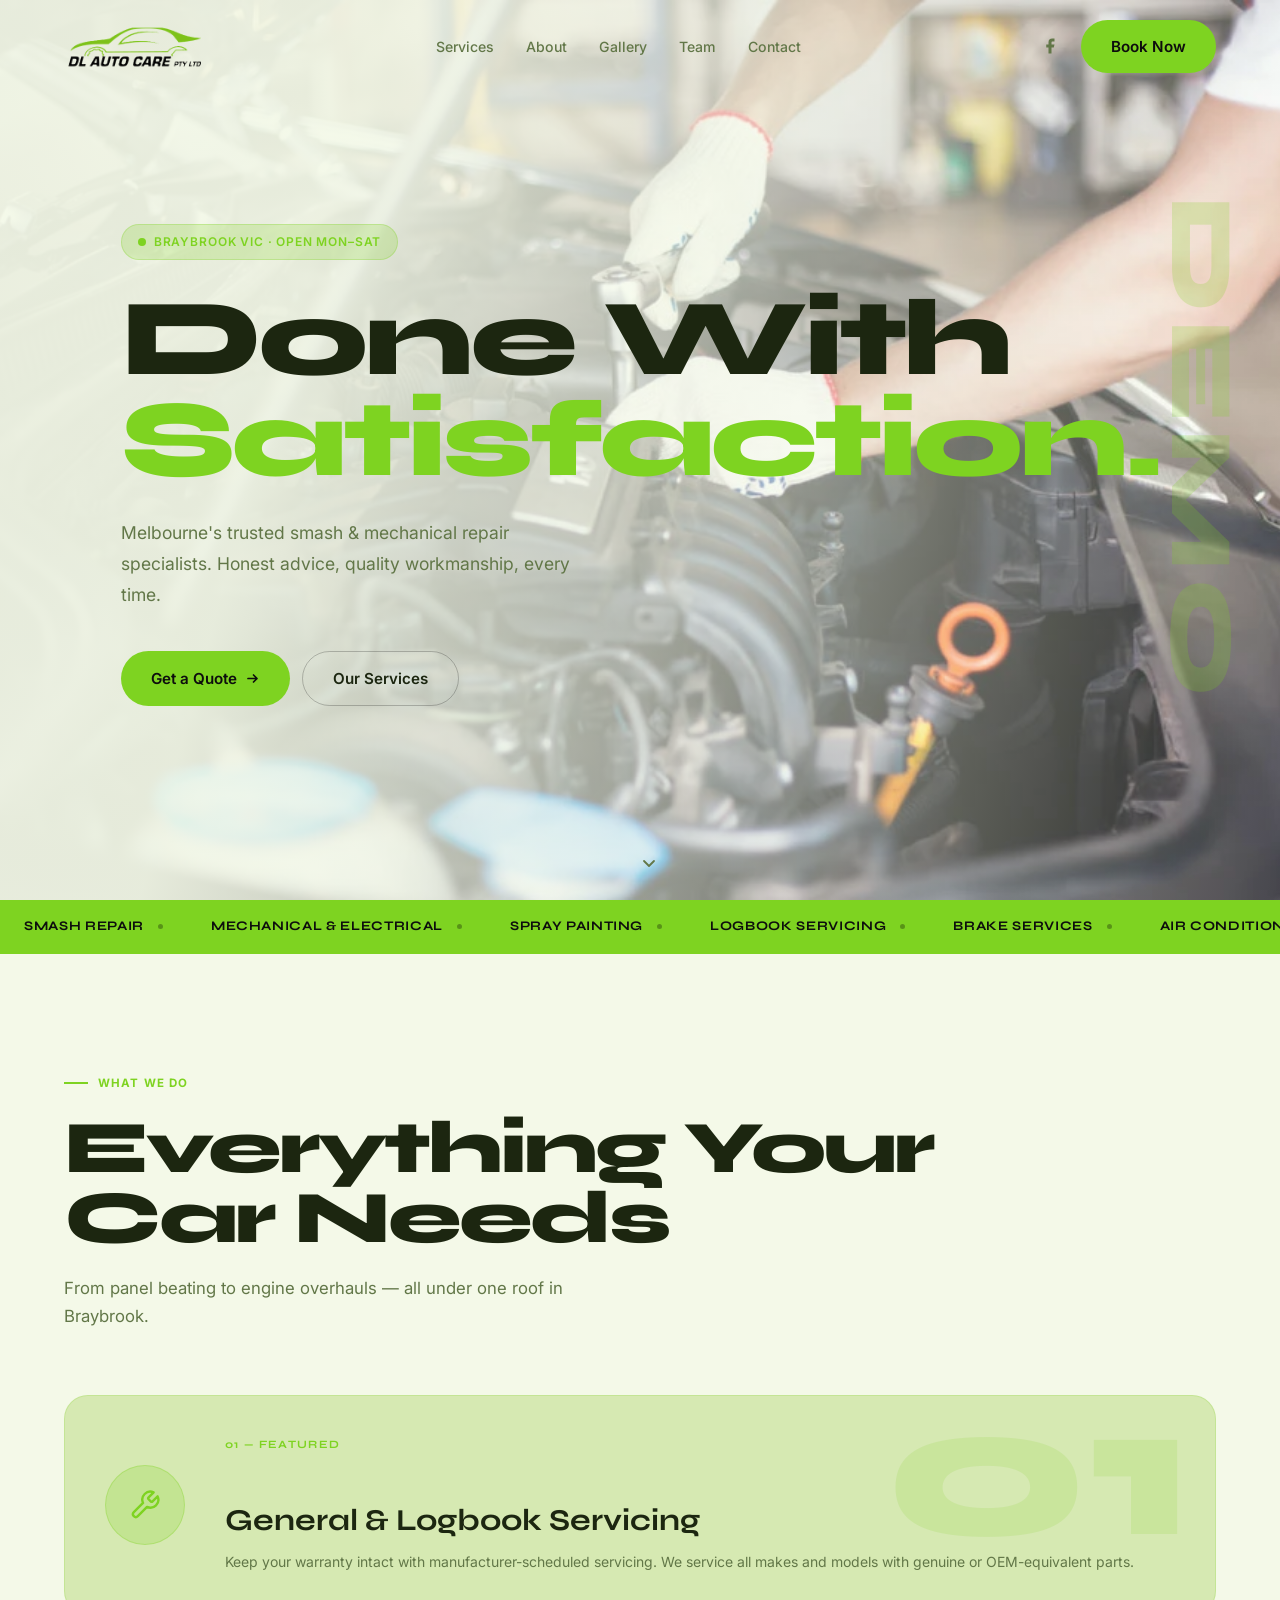
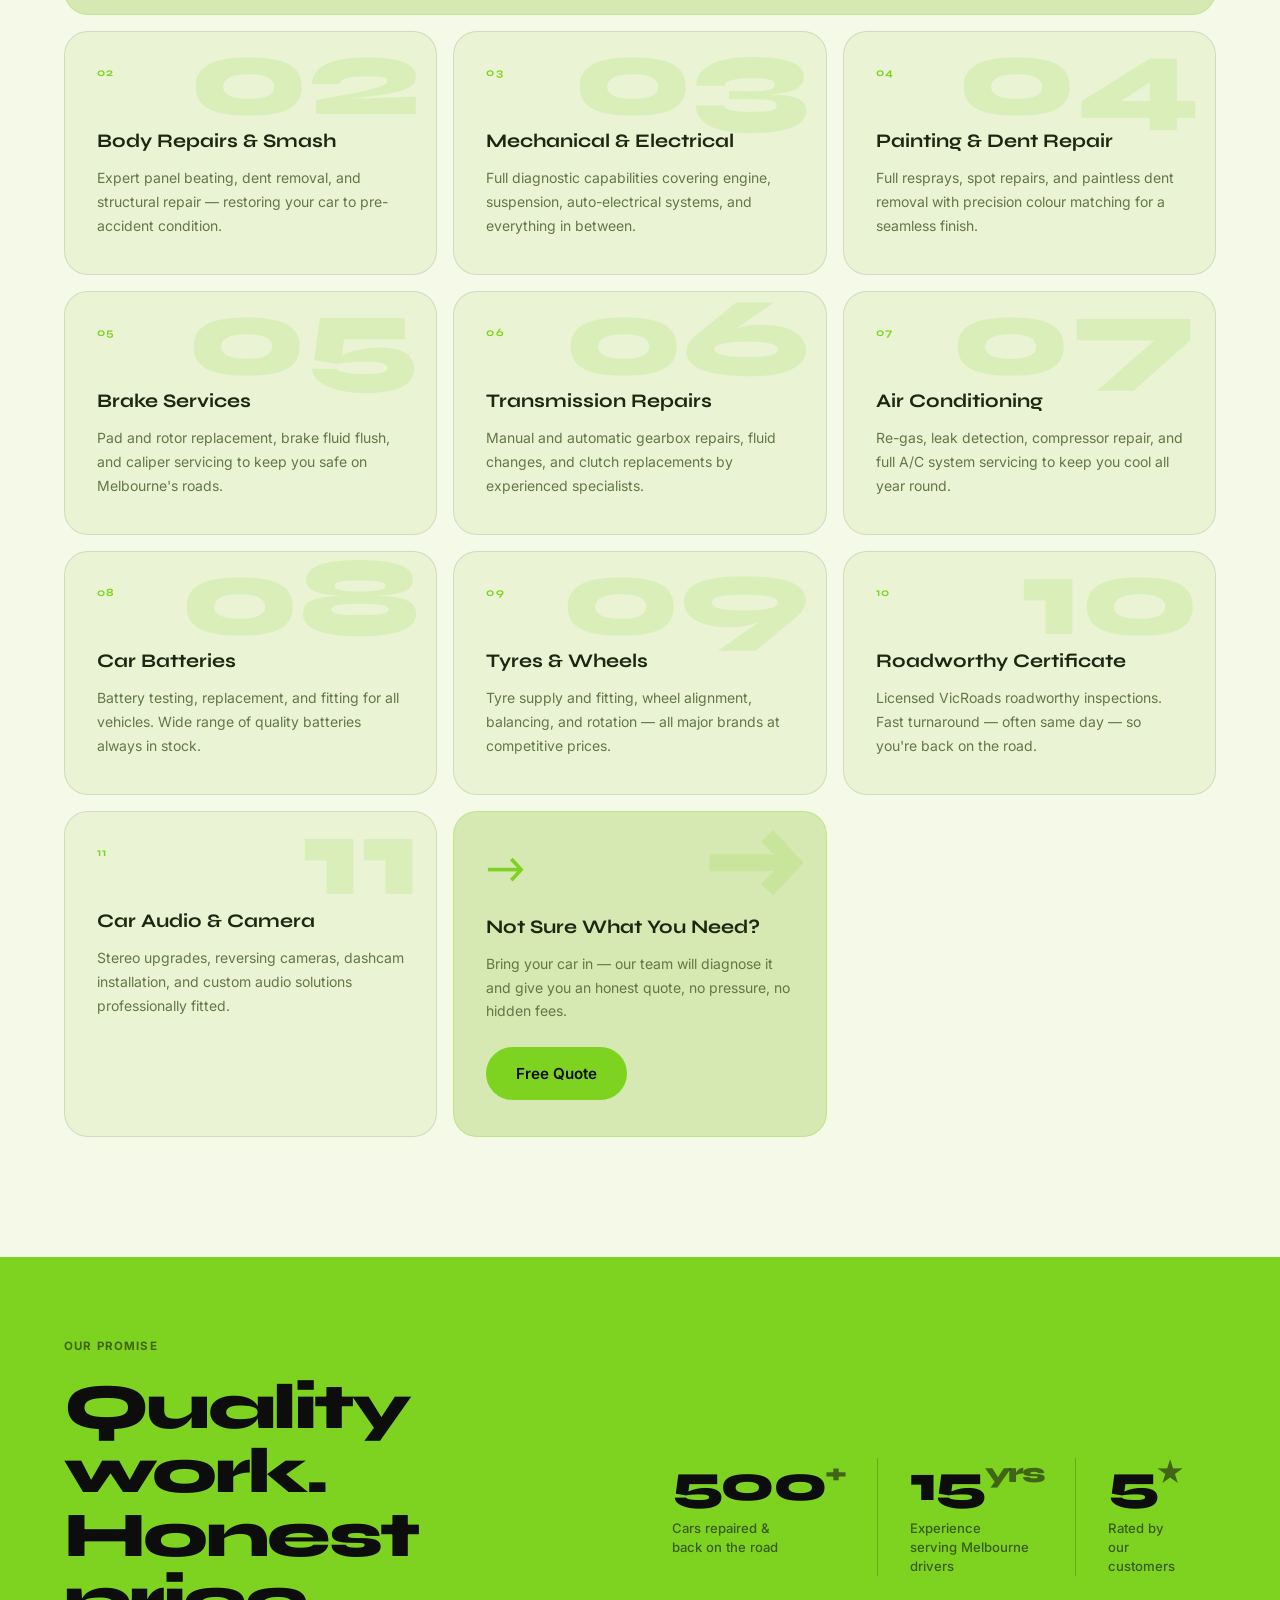
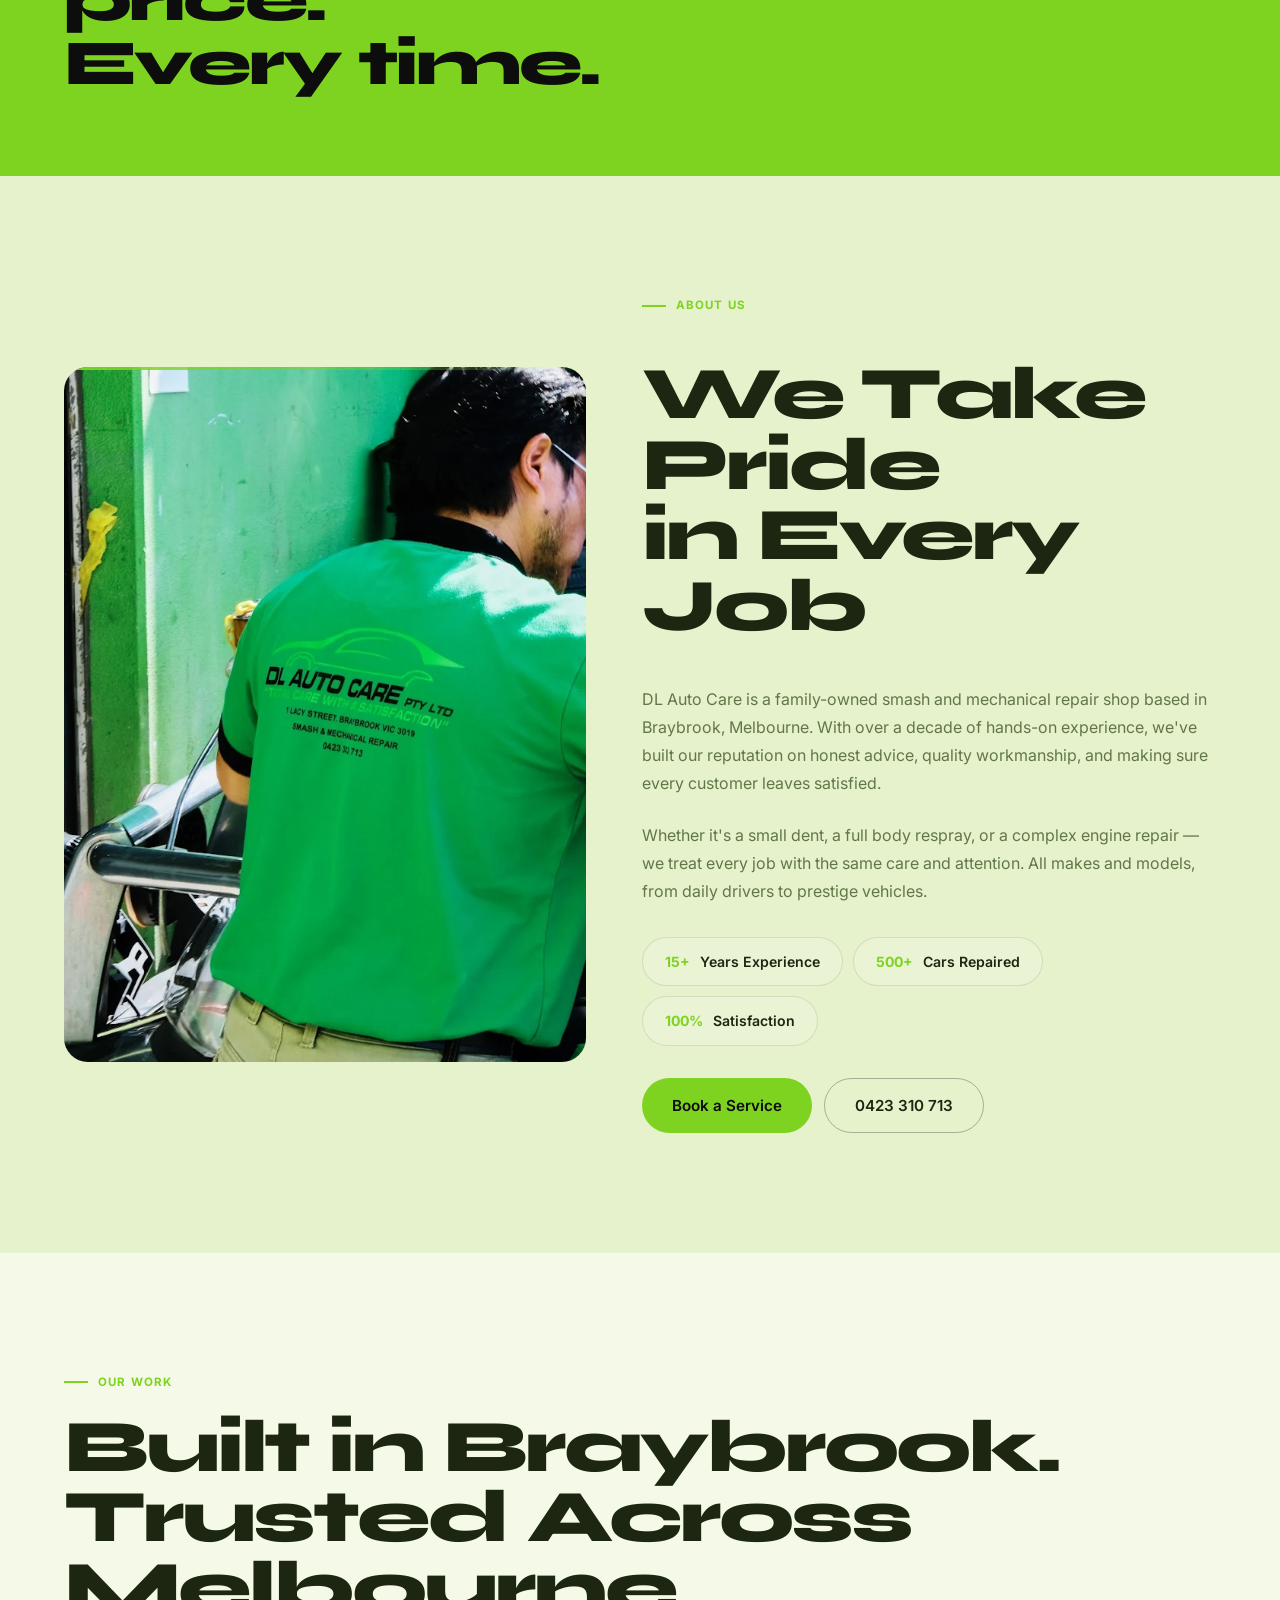
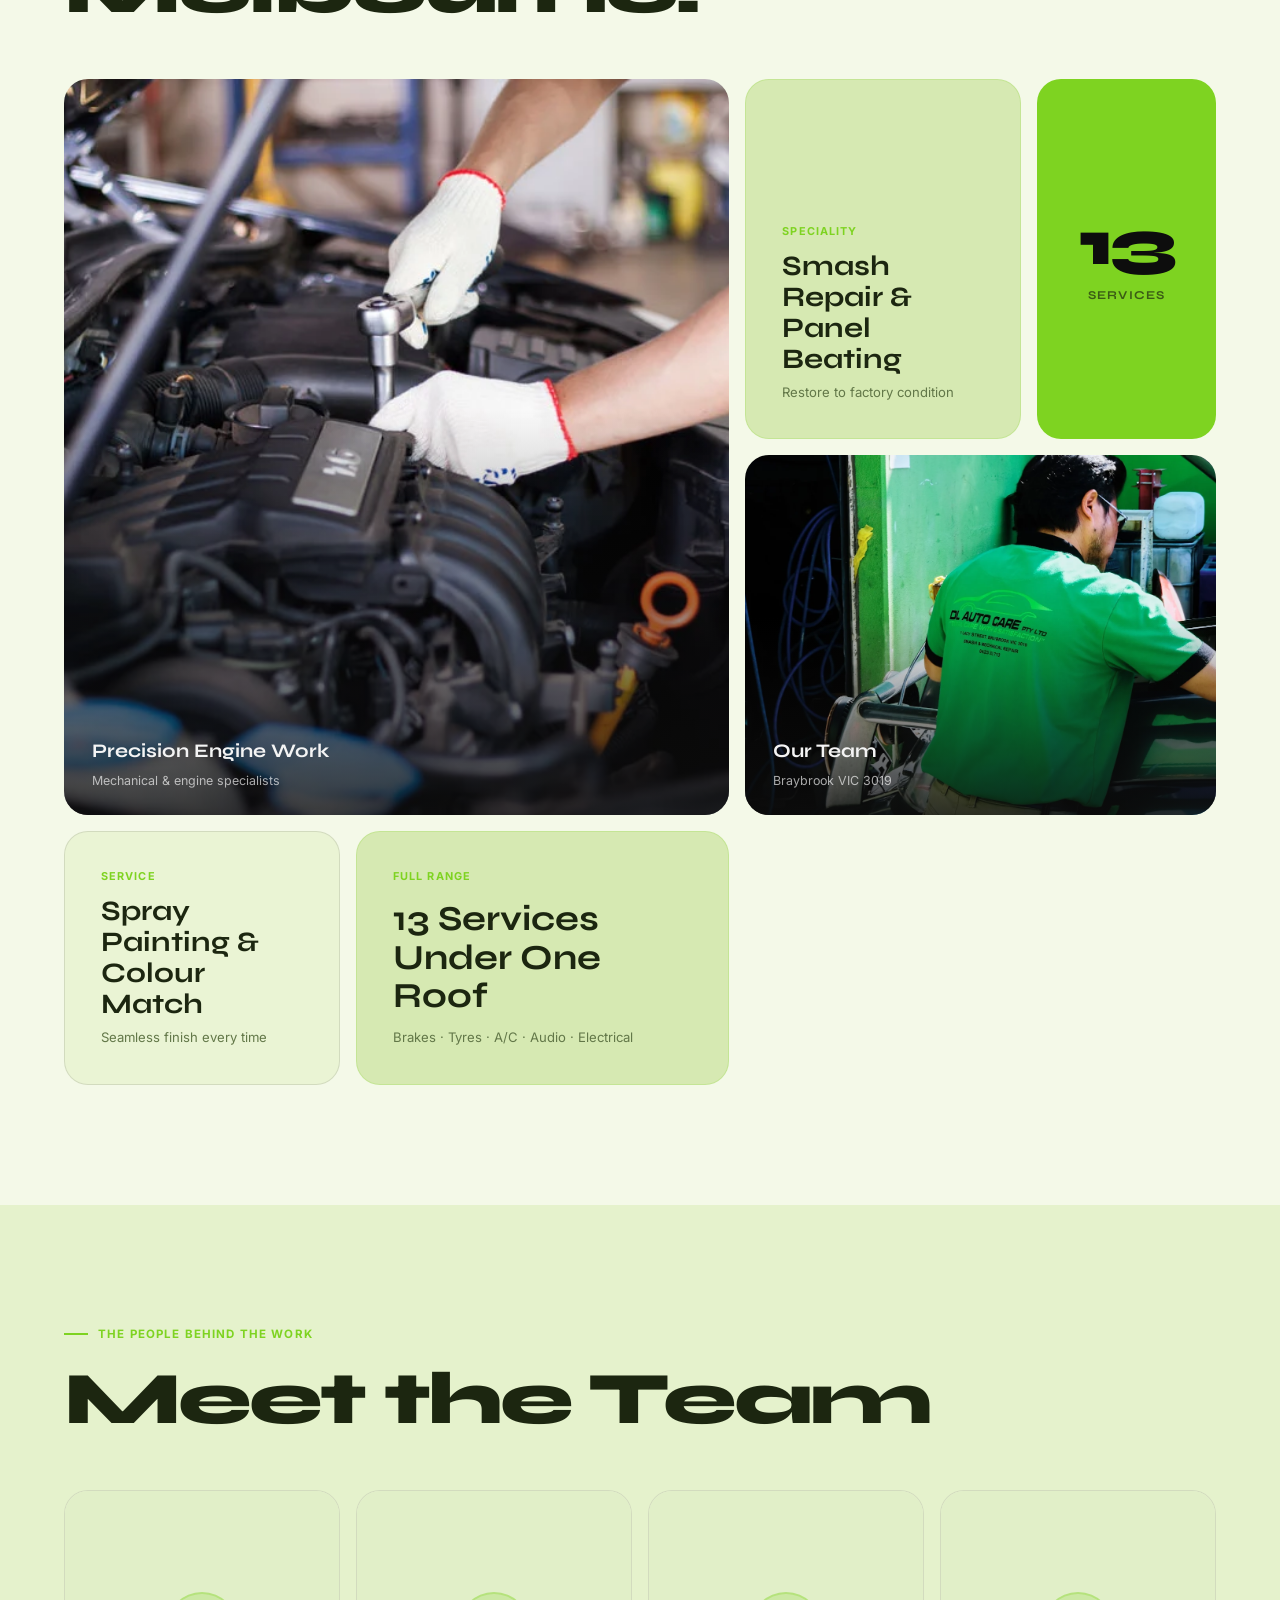
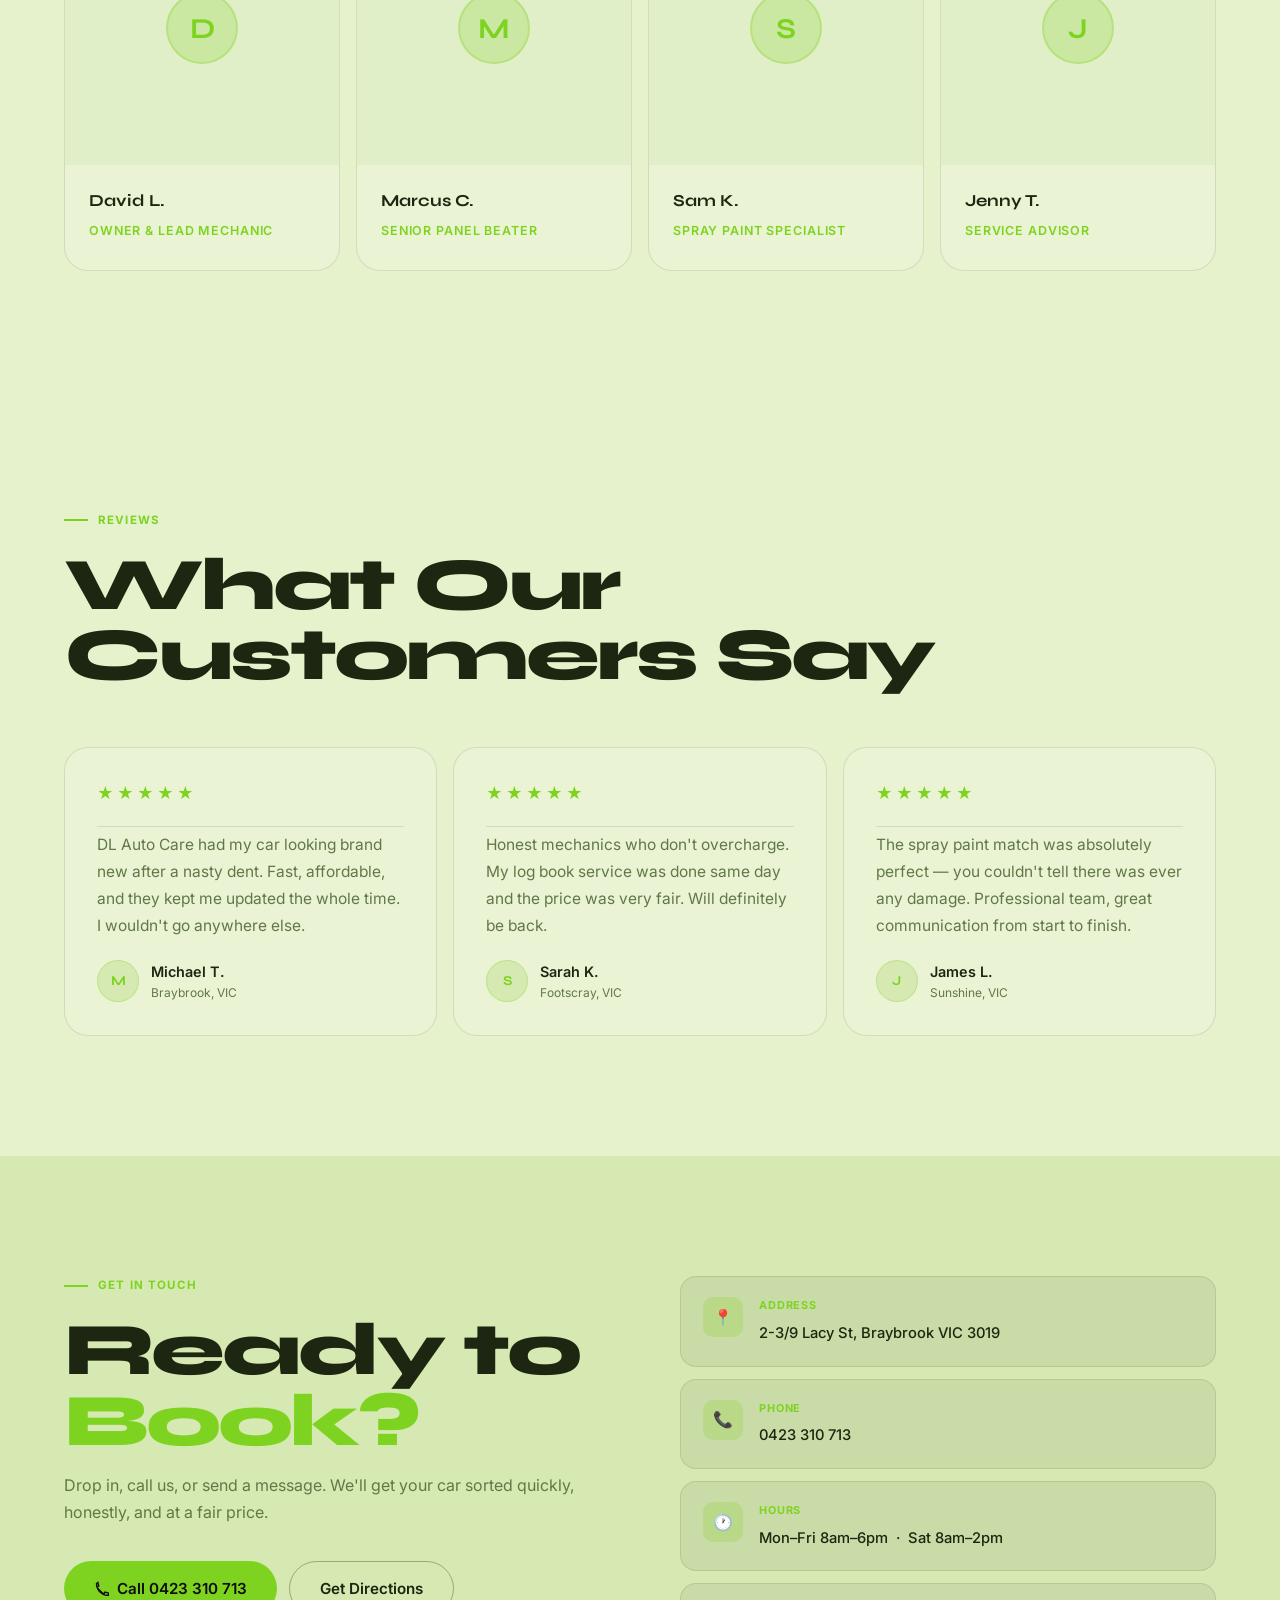
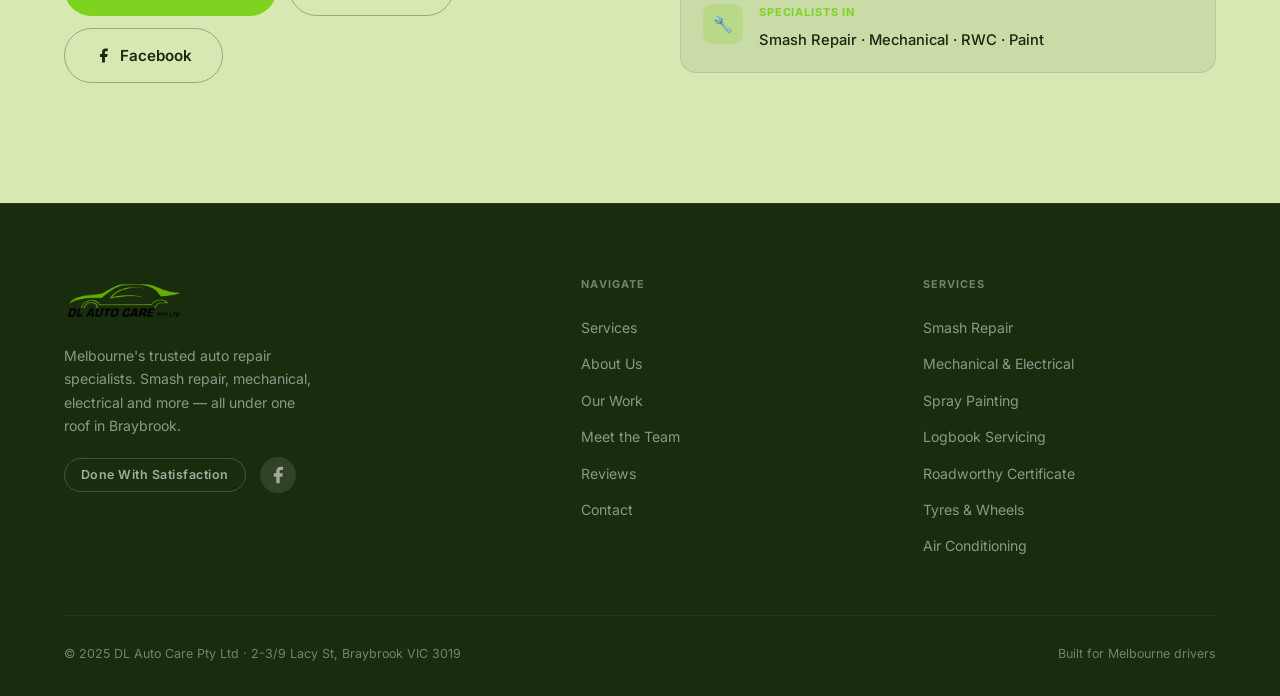
==== commit 3df7c5dc: "Increase booking modal to 97vh to eliminate internal scrolling Co-Authored-By: Claude Sonnet 4.6 <no" ====
--- a/index.html
+++ b/index.html
@@ -464,13 +464,16 @@
     }
 
     /* ── Booking Modal ─────────────────────────────────────────── */
-    .booking-overlay { position:fixed; inset:0; z-index:500; background:rgba(0,0,0,.72); display:flex; align-items:center; justify-content:center; padding:16px; opacity:0; visibility:hidden; transition:opacity .3s ease,visibility .3s ease; }
+    .booking-overlay { position:fixed; inset:0; z-index:500; background:rgba(0,0,0,.72); display:flex; align-items:center; justify-content:center; padding:8px; opacity:0; visibility:hidden; transition:opacity .3s ease,visibility .3s ease; }
     .booking-overlay.open { opacity:1; visibility:visible; }
-    .booking-box { background:#fff; border-radius:20px; width:min(920px,95vw); height:min(680px,88vh); position:relative; overflow:hidden; transform:translateY(16px); transition:transform .3s ease; }
+    .booking-box { background:#fff; border-radius:20px; width:min(920px,98vw); height:min(980px,97vh); display:flex; flex-direction:column; overflow:hidden; transform:translateY(16px); transition:transform .3s ease; }
     .booking-overlay.open .booking-box { transform:translateY(0); }
-    .booking-close { position:absolute; top:12px; right:12px; z-index:10; width:36px; height:36px; border-radius:50%; background:rgba(0,0,0,.12); border:none; cursor:pointer; display:flex; align-items:center; justify-content:center; color:#333; transition:background .2s; }
-    .booking-close:hover { background:rgba(0,0,0,.22); }
-    .booking-iframe { width:100%; height:100%; border:none; display:block; }
+    .booking-header { display:flex; align-items:flex-start; justify-content:space-between; padding:20px 24px 16px; border-bottom:1px solid rgba(0,0,0,.08); flex-shrink:0; }
+    .booking-header-text h3 { font-size:1.15rem; font-weight:700; color:#111; margin-bottom:4px; }
+    .booking-header-text p { font-size:.82rem; color:#777; margin:0; }
+    .booking-close { width:36px; height:36px; border-radius:50%; background:rgba(0,0,0,.08); border:none; cursor:pointer; display:flex; align-items:center; justify-content:center; color:#555; transition:background .2s; flex-shrink:0; margin-left:16px; }
+    .booking-close:hover { background:rgba(0,0,0,.18); }
+    .booking-iframe { flex:1; min-height:0; width:100%; border:none; display:block; }
   </style>
 </head>
 <body>
@@ -969,9 +972,15 @@
 <!-- ═══ BOOKING MODAL ════════════════════════════════════════════ -->
 <div class="booking-overlay" id="bookingOverlay" role="dialog" aria-modal="true" aria-label="Online Booking">
   <div class="booking-box">
-    <button class="booking-close" id="bookingClose" aria-label="Close booking">
-      <svg width="16" height="16" viewBox="0 0 24 24" fill="none" stroke="currentColor" stroke-width="2.5" stroke-linecap="round"><line x1="18" y1="6" x2="6" y2="18"/><line x1="6" y1="6" x2="18" y2="18"/></svg>
-    </button>
+    <div class="booking-header">
+      <div class="booking-header-text">
+        <h3>Book a Service</h3>
+        <p>Fill in your details below and we'll confirm your appointment shortly.</p>
+      </div>
+      <button class="booking-close" id="bookingClose" aria-label="Close booking">
+        <svg width="16" height="16" viewBox="0 0 24 24" fill="none" stroke="currentColor" stroke-width="2.5" stroke-linecap="round"><line x1="18" y1="6" x2="6" y2="18"/><line x1="6" y1="6" x2="18" y2="18"/></svg>
+      </button>
+    </div>
     <iframe class="booking-iframe" src="about:blank" data-src="https://www.mechanicdesk.com.au/online-booking/75d4c8e7552f8e3c612a6cd966e771ba8296a332" title="Online Booking"></iframe>
   </div>
 </div>
